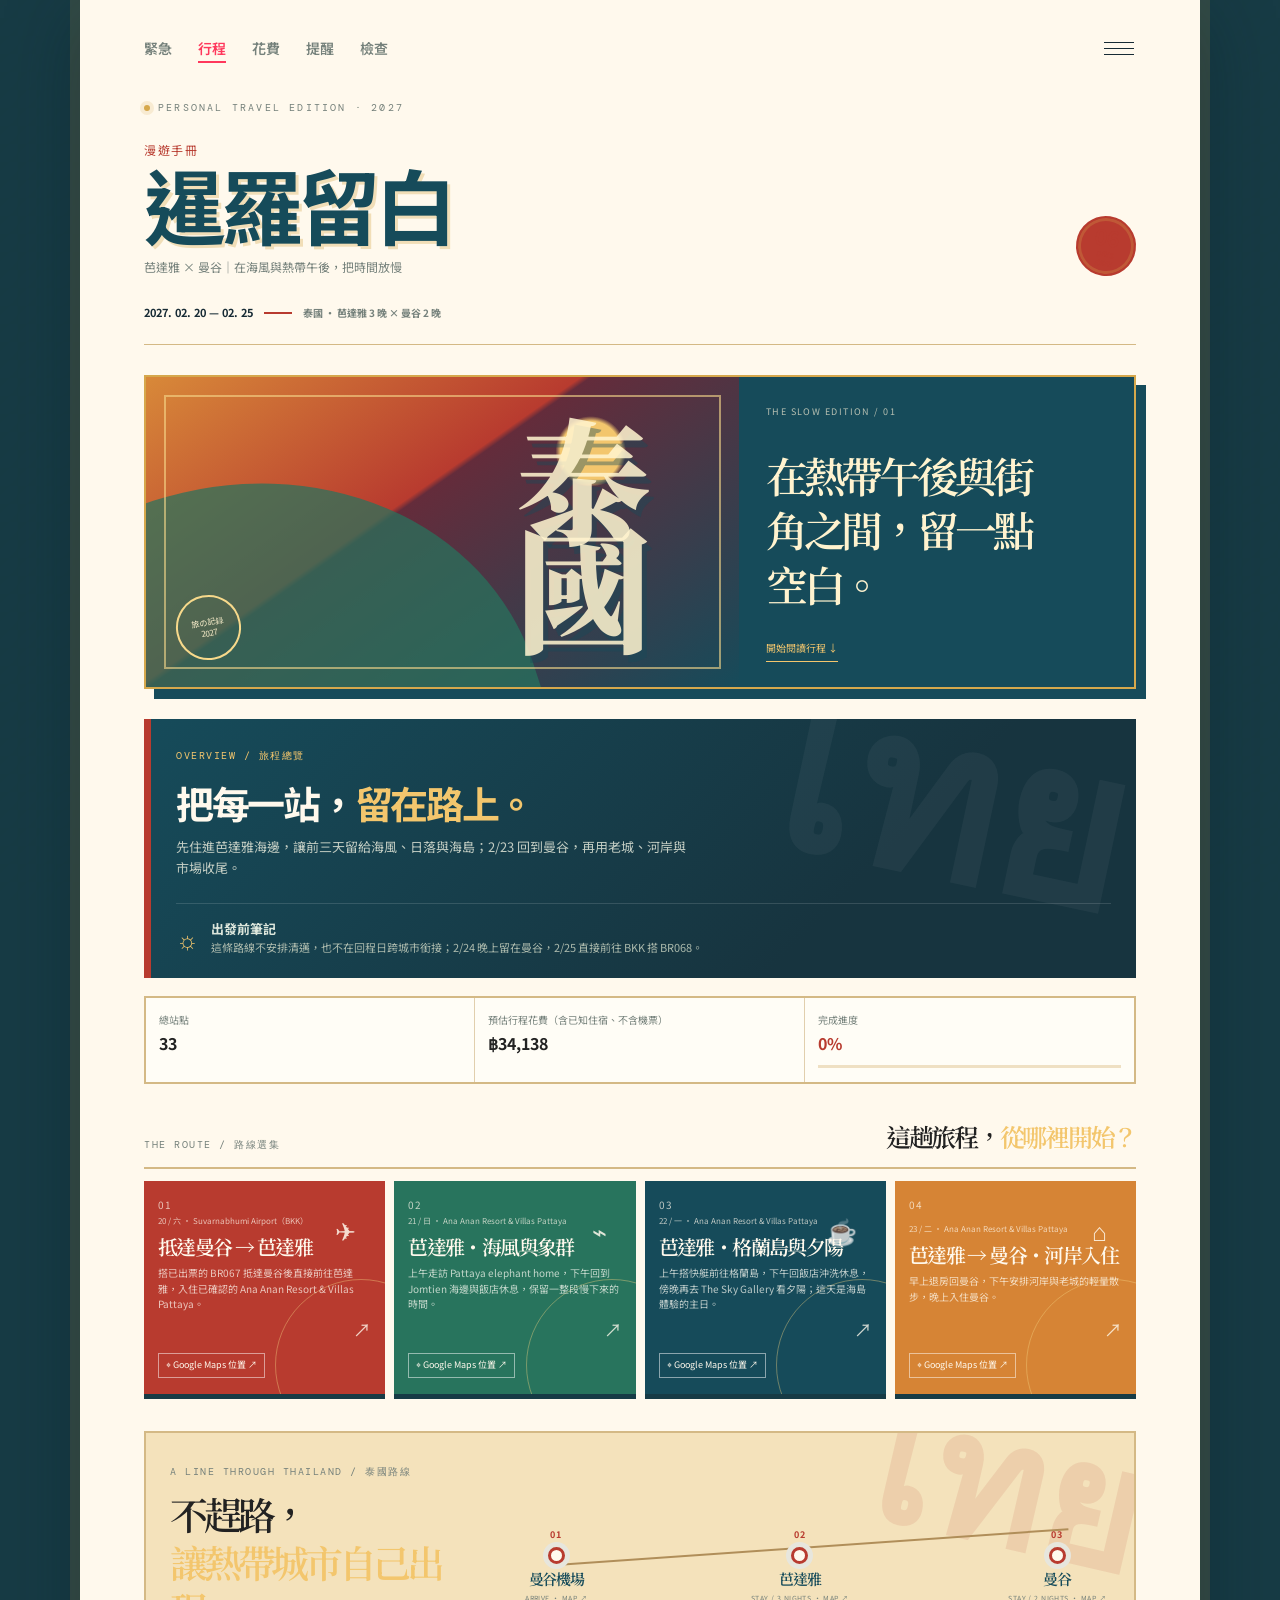
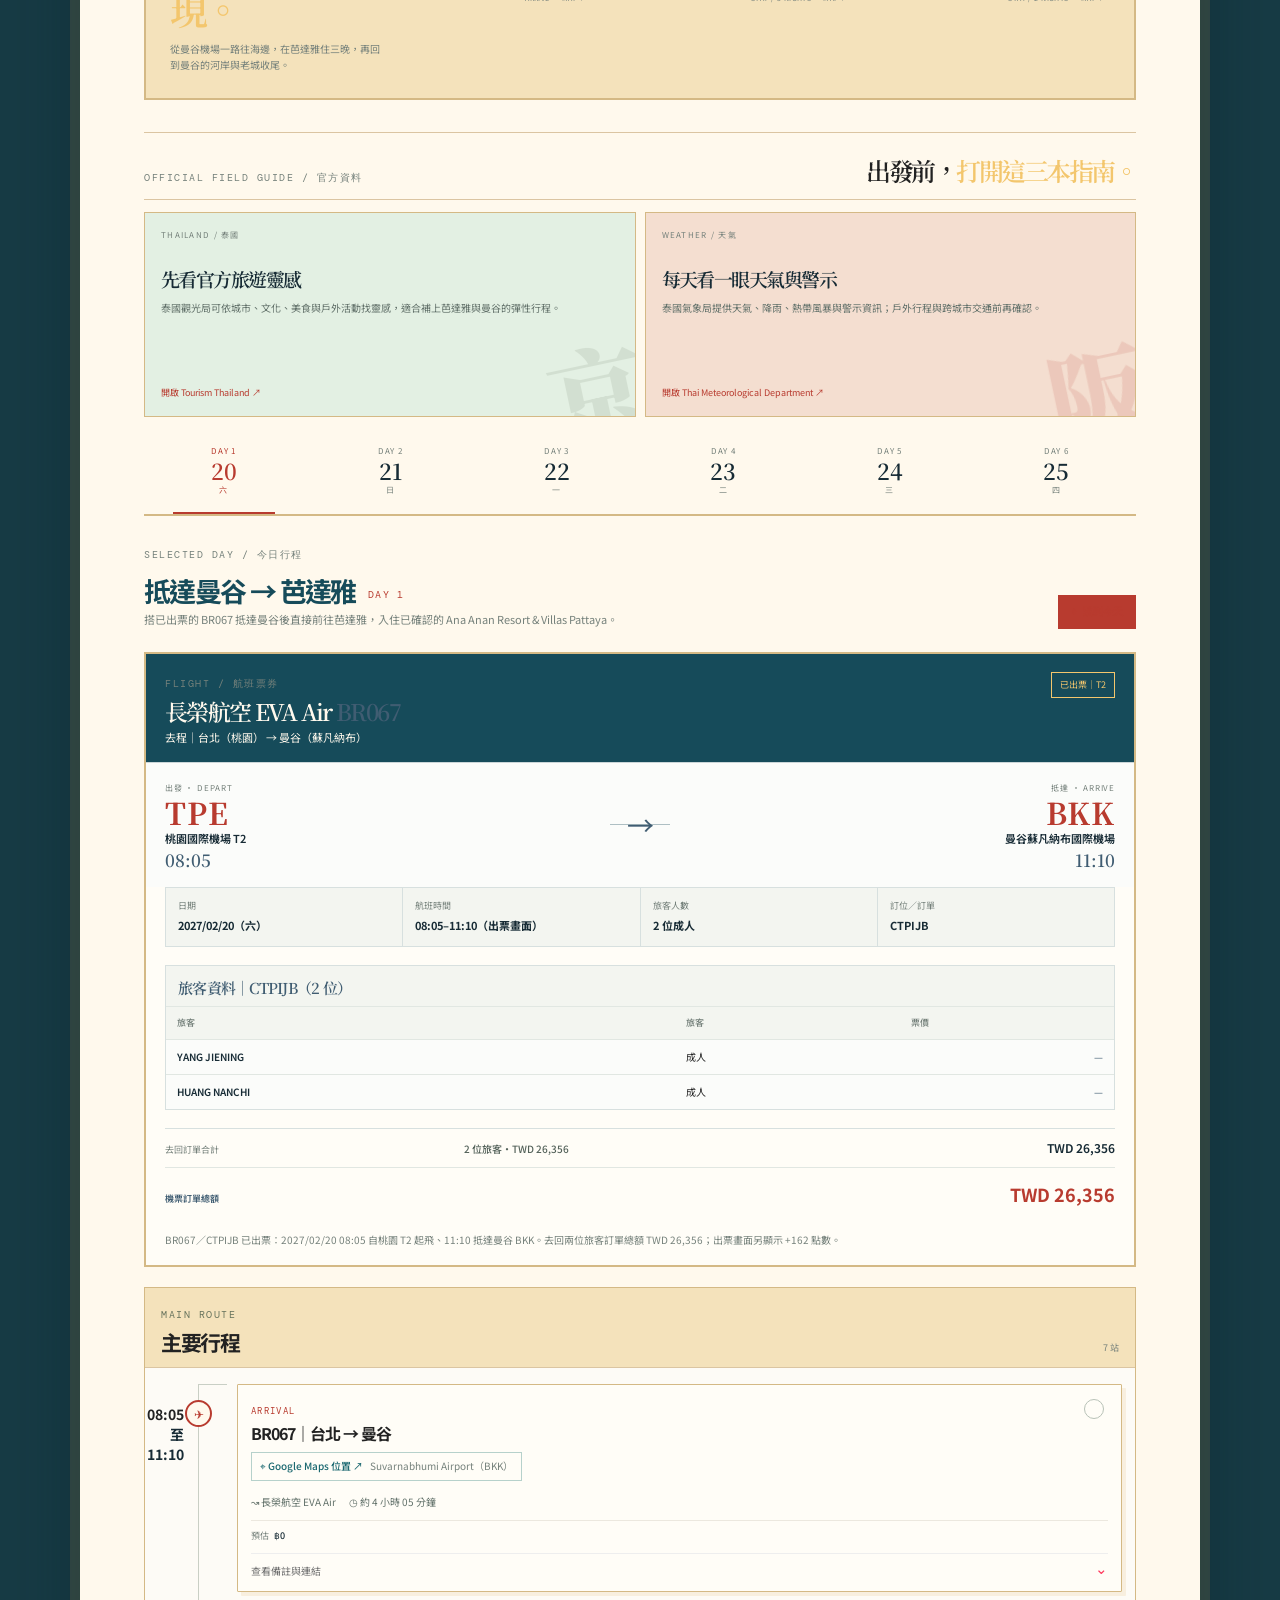
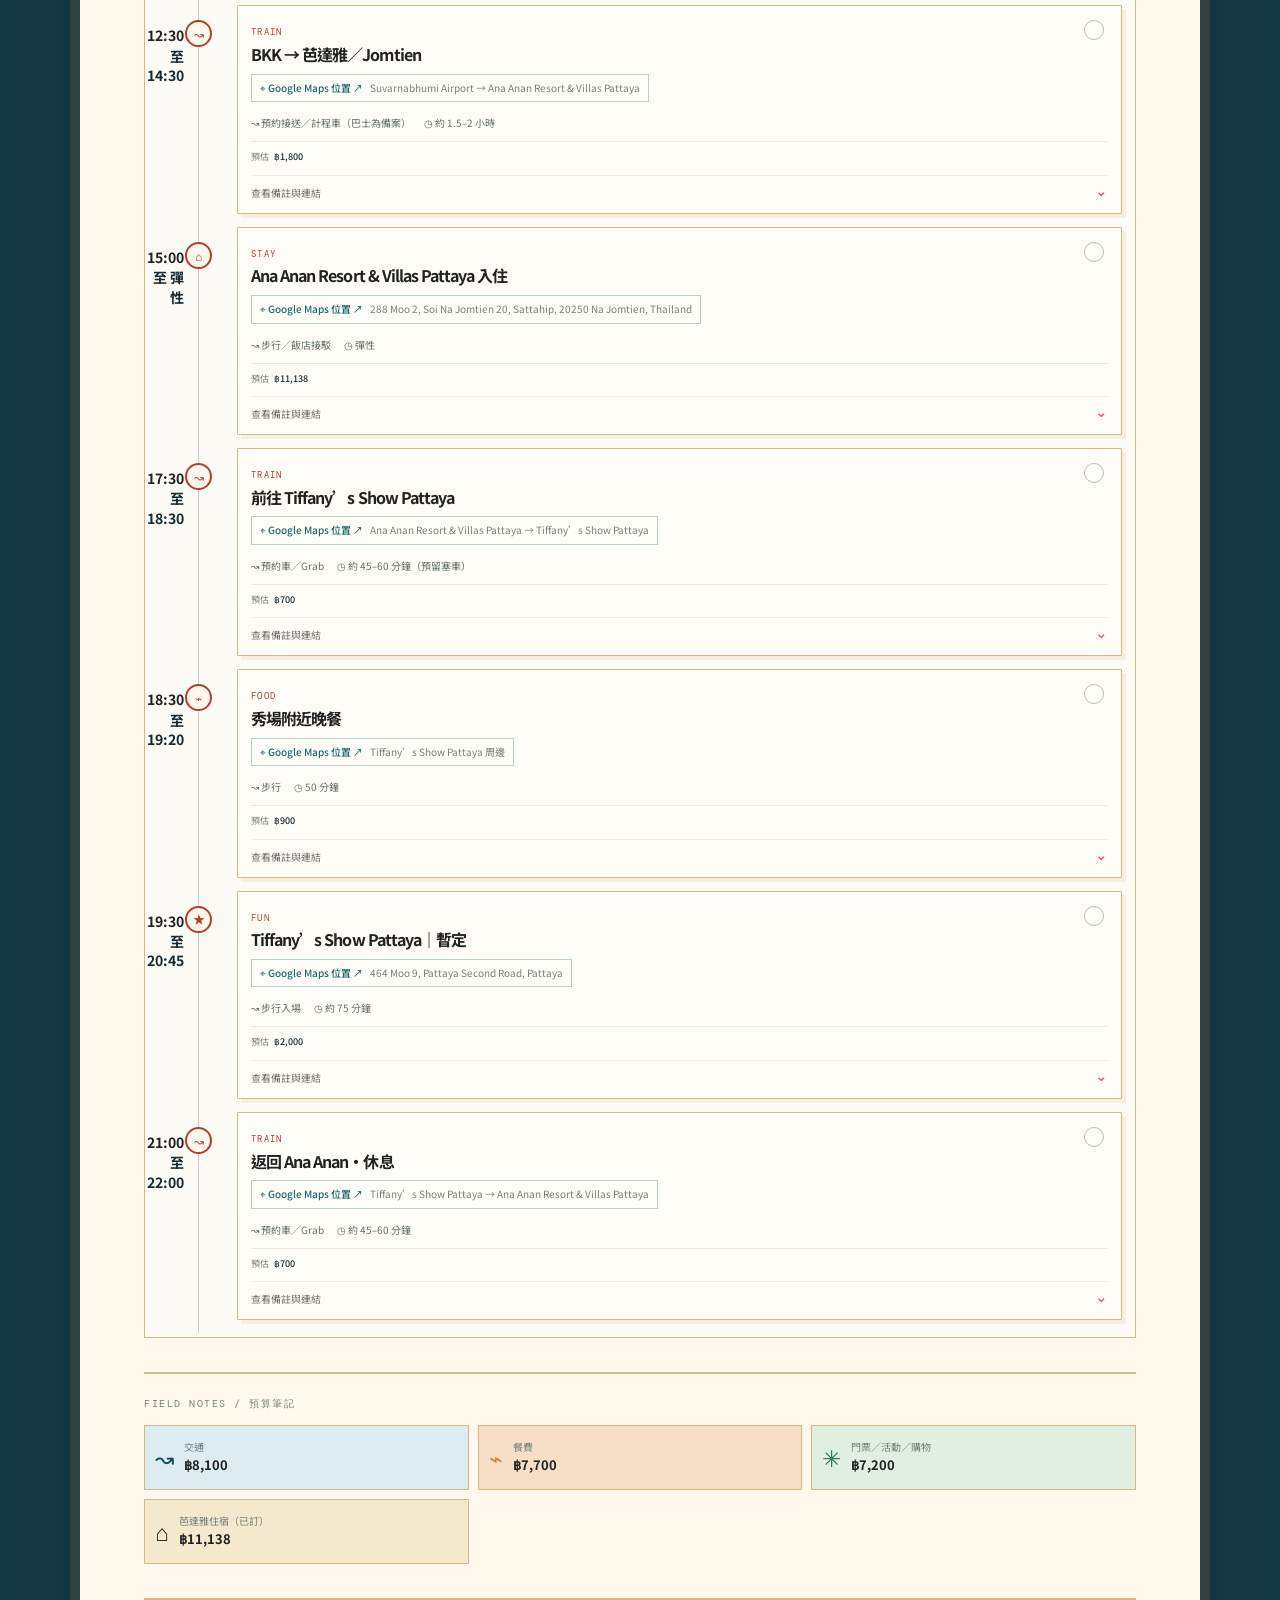
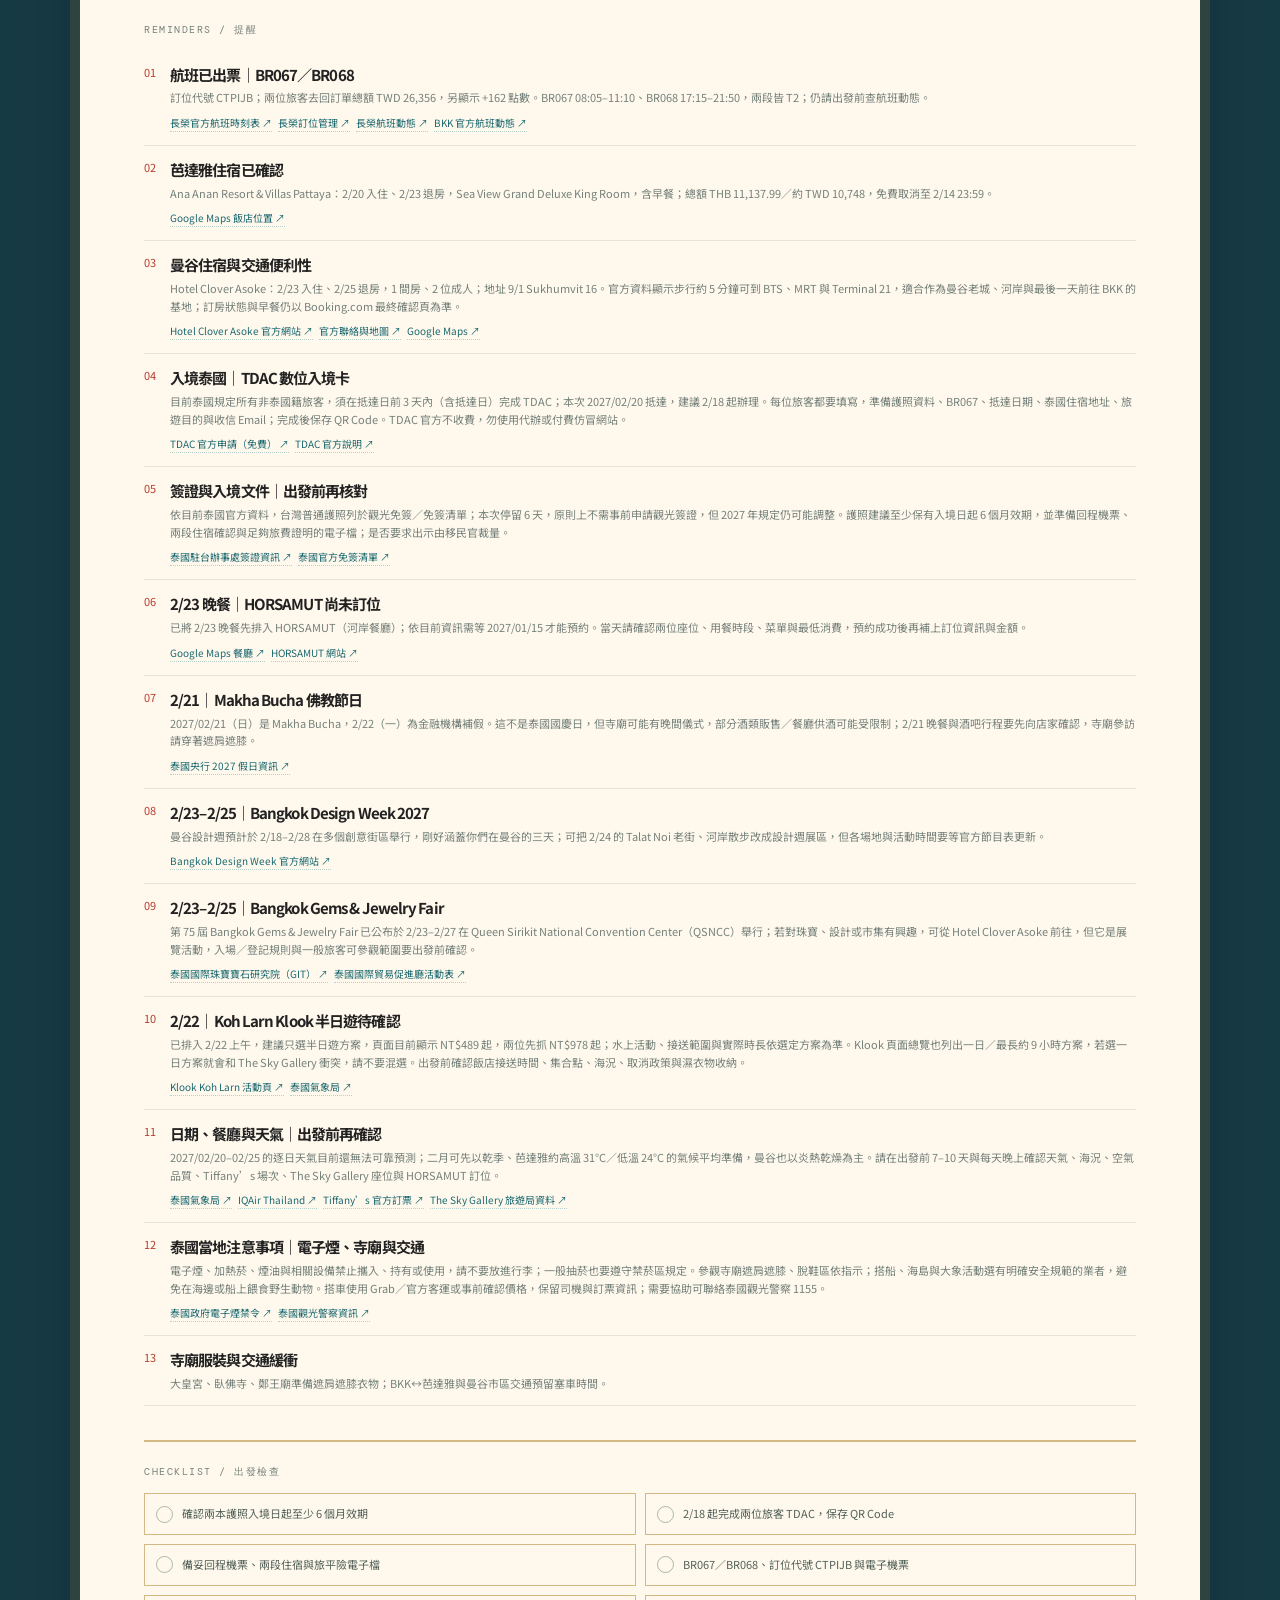
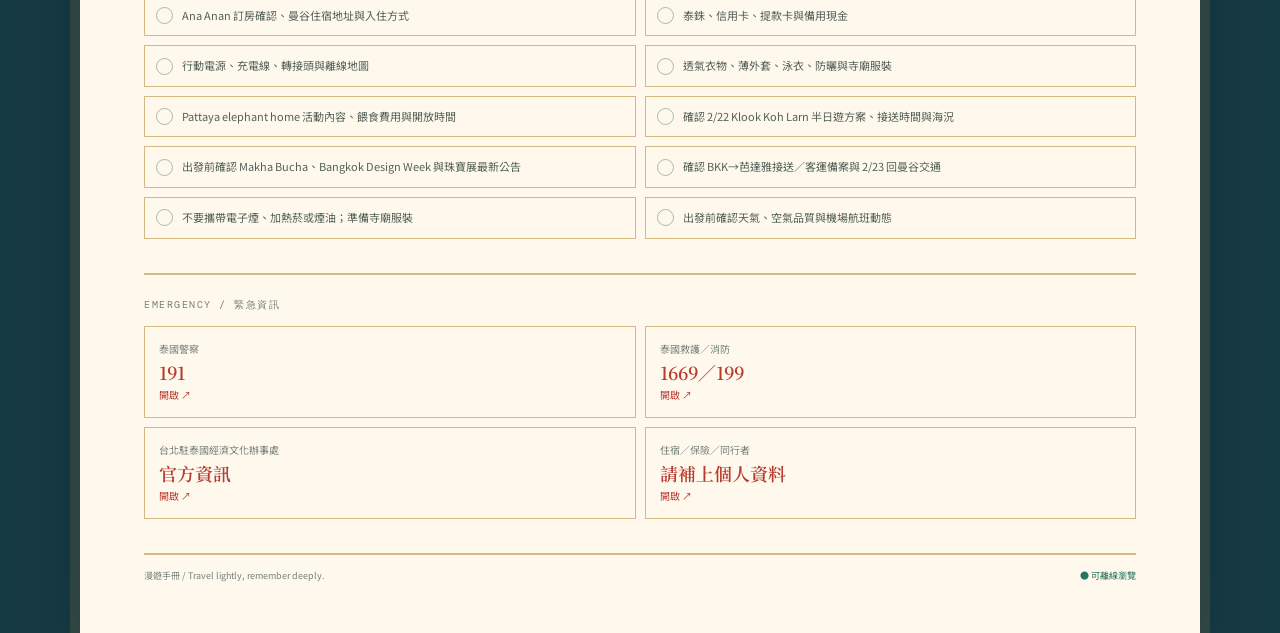
==== index.html @ bdd5847b "Plan Thailand slow travel itinerary" ====
<!doctype html>
<html lang="zh-Hant">
  <head>
    <meta charset="UTF-8" />
    <meta name="viewport" content="width=device-width, initial-scale=1, viewport-fit=cover" />
    <meta name="theme-color" content="#f4efe6" />
    <meta name="description" content="一份離線也能使用的手機旅程手冊" />
    <link rel="manifest" href="manifest.webmanifest" />
    <link rel="stylesheet" href="styles.css?v=79" />
    <title>漫遊手冊 · 暹羅留白</title>
  </head>
  <body>
    <div class="paper-texture"></div>
    <main class="app-shell">
      <nav class="main-nav" aria-label="主要導覽">
        <div class="nav-links">
          <button class="nav-link" data-panel="emergency" data-target="emergency-section" type="button">緊急</button>
          <button class="nav-link active" data-panel="itinerary" data-target="itinerary-section" type="button">行程</button>
          <button class="nav-link" data-panel="budget" data-target="budget-section" type="button">花費</button>
          <button class="nav-link" data-panel="reminders" data-target="reminders-section" type="button">提醒</button>
          <button class="nav-link" data-panel="checks" data-target="checks-section" type="button">檢查</button>
        </div>
        <button class="menu-button" id="menu-button" type="button" aria-label="開啟選單" aria-expanded="false"><i></i><i></i><i></i></button>
      </nav>
      <header class="masthead">
        <div class="eyebrow"><span class="eyebrow-dot"></span> PERSONAL TRAVEL EDITION · 2027</div>
        <div class="masthead-row">
          <div>
            <p class="kicker">漫遊手冊</p>
            <h1 id="trip-title">山海之間</h1>
            <p id="trip-subtitle" class="subtitle"></p>
          </div>
          <div class="stamp" aria-label="行程天數"><strong id="trip-days">05</strong><span>DAYS<br />AWAY</span></div>
        </div>
        <div class="date-ribbon"><span id="trip-date-range"></span><span class="ribbon-line"></span><span id="trip-location"></span></div>
      </header>

      <section class="cover-story tab-panel" data-panel="itinerary" aria-labelledby="cover-heading">
        <div class="cover-image" aria-hidden="true"><span class="cover-kanji">泰國</span><span class="cover-seal">旅の記録<br />2027</span></div>
        <div class="cover-caption"><span>THE SLOW EDITION / 01</span><strong id="cover-heading">在熱帶午後與街角之間，留一點空白。</strong><a href="#itinerary-section">開始閱讀行程 ↓</a></div>
      </section>

      <section class="hero-card tab-panel" data-panel="itinerary" aria-labelledby="overview-heading">
        <div class="hero-copy"><span class="section-label">OVERVIEW / 旅程總覽</span><h2 id="overview-heading">把每一站，<em>留在路上。</em></h2><p id="trip-description"></p></div>
        <div class="weather-note"><span class="weather-icon">☼</span><div><b>出發前筆記</b><span id="trip-note"></span></div></div>
      </section>

      <section class="quick-panel tab-panel" data-panel="itinerary" aria-label="旅程摘要">
        <div class="quick-item"><span>總站點</span><strong id="total-stops">—</strong></div>
        <div class="quick-item"><span>預估行程花費（含已知住宿、不含機票）</span><strong id="total-budget">—</strong></div>
        <div class="quick-item progress-item"><span>完成進度</span><strong id="progress-text">0%</strong><div class="progress-track"><div id="progress-bar"></div></div></div>
      </section>

      <section class="story-index tab-panel" data-panel="itinerary" aria-labelledby="story-index-heading">
        <div class="story-index-heading"><span class="section-label">THE ROUTE / 路線選集</span><h2 id="story-index-heading">這趟旅程，<em>從哪裡開始？</em></h2></div>
        <div class="route-cards" id="route-cards"></div>
      </section>

      <section class="route-map tab-panel" data-panel="itinerary" aria-labelledby="route-map-heading">
        <div class="route-map-copy"><span class="section-label">A LINE THROUGH THAILAND / 泰國路線</span><h2 id="route-map-heading">不趕路，<br /><em>讓熱帶城市自己出現。</em></h2><p>從曼谷機場一路往海邊，在芭達雅住三晚，再回到曼谷的河岸與老城收尾。</p></div>
        <div class="route-line" aria-label="泰國旅行路線"><a class="route-stop route-stop-airport" href="https://www.google.com/maps/search/?api=1&query=Suvarnabhumi%20Airport" target="_blank" rel="noopener" aria-label="在 Google Maps 開啟曼谷機場"><b>01</b><strong>曼谷機場</strong><small>ARRIVE · MAP ↗</small></a><a class="route-stop route-stop-kyoto" href="https://www.google.com/maps/search/?api=1&query=Ana%20Anan%20Resort%20%26%20Villas%20Pattaya" target="_blank" rel="noopener" aria-label="在 Google Maps 開啟芭達雅住宿"><b>02</b><strong>芭達雅</strong><small>STAY / 3 NIGHTS · MAP ↗</small></a><a class="route-stop route-stop-osaka" href="https://www.google.com/maps/search/?api=1&query=Wat%20Arun%20Bangkok" target="_blank" rel="noopener" aria-label="在 Google Maps 開啟曼谷鄭王廟"><b>03</b><strong>曼谷</strong><small>STAY / 2 NIGHTS · MAP ↗</small></a></div>
      </section>

      <section class="guide-desk tab-panel" data-panel="itinerary" aria-labelledby="guide-desk-heading">
        <div class="guide-desk-head"><span class="section-label">OFFICIAL FIELD GUIDE / 官方資料</span><h2 id="guide-desk-heading">出發前，<em>打開這三本指南。</em></h2></div>
        <div class="guide-grid">
          <a class="guide-card guide-kyoto" href="https://www.tourismthailand.org/" target="_blank" rel="noopener"><span class="guide-card-label">THAILAND / 泰國</span><strong>先看官方旅遊靈感</strong><p>泰國觀光局可依城市、文化、美食與戶外活動找靈感，適合補上芭達雅與曼谷的彈性行程。</p><span class="guide-link">開啟 Tourism Thailand ↗</span></a>
          <a class="guide-card guide-osaka" href="https://www.tmd.go.th/en" target="_blank" rel="noopener"><span class="guide-card-label">WEATHER / 天氣</span><strong>每天看一眼天氣與警示</strong><p>泰國氣象局提供天氣、降雨、熱帶風暴與警示資訊；戶外行程與跨城市交通前再確認。</p><span class="guide-link">開啟 Thai Meteorological Department ↗</span></a>
        </div>
      </section>

      <section id="itinerary-section" class="anchor-section tab-panel" data-panel="itinerary"><nav class="day-tabs" id="day-tabs" aria-label="每日行程"></nav></section>

      <section class="day-header tab-panel" data-panel="itinerary">
        <div><span class="section-label">SELECTED DAY / 今日行程</span><h2 id="selected-day-title"></h2><p id="selected-day-summary"></p></div>
        <button class="today-button" id="today-button" type="button">⌖ 跳到今天</button>
      </section>

      <section class="timeline tab-panel" data-panel="itinerary" id="timeline" aria-live="polite"></section>

      <section class="budget-section tab-panel" data-panel="budget" id="budget-section">
        <div class="section-label">FIELD NOTES / 預算筆記</div>
        <div class="budget-grid" id="budget-grid"></div>
      </section>

      <section class="utility-section tab-panel" data-panel="reminders" id="reminders-section">
        <div class="section-label">REMINDERS / 提醒</div>
        <div class="utility-list" id="reminders-list"></div>
      </section>

      <section class="utility-section tab-panel" data-panel="checks" id="checks-section">
        <div class="section-label">CHECKLIST / 出發檢查</div>
        <div class="checklist" id="checklist"></div>
      </section>

      <section class="utility-section tab-panel" data-panel="emergency" id="emergency-section">
        <div class="section-label">EMERGENCY / 緊急資訊</div>
        <div class="emergency-grid" id="emergency-grid"></div>
      </section>

      <footer><span>漫遊手冊 / Travel lightly, remember deeply.</span><span id="offline-status">● 可離線瀏覽</span></footer>
    </main>
    <script src="data.js?v=79"></script>
    <script src="app.js?v=79"></script>
  </body>
</html>
---- styles.css ----
@import url('https://fonts.googleapis.com/css2?family=DM+Mono:wght@400;500&family=Noto+Sans+TC:wght@400;500;600;700&family=Noto+Serif+TC:wght@500;600;700;900&family=Noto+Serif+Thai:wght@500;600;700&display=swap');
:root { --ink:#1e2927; --muted:#75817b; --cream:#f4efe6; --paper:#fbf9f4; --line:#ddd8cc; --red:#ce5b3d; --blue:#54758b; --orange:#c1824c; --green:#6e8065; }
* { box-sizing:border-box; }
body { margin:0; background:#dfe4da; color:var(--ink); font-family:'DM Mono', ui-monospace, monospace; font-size:13px; line-height:1.6; }
.paper-texture { position:fixed; inset:0; pointer-events:none; opacity:.28; background-image:radial-gradient(#8a968a 0.5px,transparent .5px); background-size:7px 7px; mix-blend-mode:multiply; }
.app-shell { width:min(100%, 760px); margin:0 auto; min-height:100vh; padding:30px clamp(20px,5vw,64px) 42px; background:var(--paper); box-shadow:0 0 70px #75847635; position:relative; overflow:hidden; }
.masthead { border-bottom:1px solid var(--line); padding-bottom:17px; animation:rise .6s both; }.eyebrow,.section-label,.stop-kind { font-size:10px; letter-spacing:.15em; color:var(--muted); }.eyebrow { display:flex; gap:8px; align-items:center; }.eyebrow-dot { width:6px; height:6px; border-radius:50%; background:var(--red); display:inline-block; }.masthead-row { display:flex; justify-content:space-between; align-items:flex-end; margin-top:24px; }.kicker { margin:0 0 2px; color:var(--red); font-size:12px; letter-spacing:.14em; }.masthead h1 { font-family:'Noto Serif TC',serif; font-size:clamp(42px,10vw,72px); letter-spacing:-.08em; line-height:1.05; margin:0; font-weight:900; }.subtitle { color:var(--muted); margin:10px 0 0; font-size:12px; }.stamp { width:60px; height:60px; border:1px solid var(--red); color:var(--red); border-radius:50%; display:flex; flex-direction:column; justify-content:center; align-items:center; transform:rotate(8deg); line-height:1.2; }.stamp strong { font-size:21px; }.stamp span { font-size:7px; text-align:center; }.date-ribbon { display:flex; align-items:center; gap:11px; margin-top:28px; font-size:11px; color:var(--ink); }.ribbon-line { width:28px; height:1px; background:var(--red); }.date-ribbon span:last-child { color:var(--muted); font-size:10px; }
.hero-card { margin:30px 0 18px; background:var(--ink); color:var(--paper); padding:25px 25px 20px; position:relative; overflow:hidden; animation:rise .7s .1s both; }.hero-card:after { content:'K'; position:absolute; right:4px; top:-45px; font:900 220px/1 'Noto Serif TC',serif; color:#ffffff08; transform:rotate(12deg); }.hero-copy { position:relative; z-index:1; }.hero-card .section-label { color:#a8b8aa; }.hero-card h2 { font:600 clamp(24px,6vw,38px)/1.35 'Noto Serif TC',serif; letter-spacing:-.08em; margin:12px 0 9px; }.hero-card h2 em { color:#e58a6b; font-style:normal; }.hero-card p { color:#c3cdc3; max-width:520px; margin:0; }.weather-note { border-top:1px solid #ffffff22; margin-top:24px; padding-top:14px; display:flex; gap:12px; align-items:center; color:#dce6dc; position:relative; z-index:1; }.weather-note span:last-child { display:block; color:#abb9ac; font-size:11px; }.weather-icon { color:#e58a6b; font-size:25px; }
.quick-panel { display:grid; grid-template-columns:repeat(3,1fr); border:1px solid var(--line); margin-bottom:27px; animation:rise .7s .2s both; }.quick-item { padding:14px 13px; border-right:1px solid var(--line); }.quick-item:last-child { border:0; }.quick-item span { display:block; color:var(--muted); font-size:10px; margin-bottom:3px; }.quick-item strong { font-size:16px; }.progress-item strong { color:var(--red); }.progress-track { height:3px; background:#e2ded3; margin-top:9px; }.progress-track div { width:0; height:100%; background:var(--red); transition:width .5s ease; }
.day-tabs { display:flex; gap:7px; overflow-x:auto; padding:1px 0 9px; scrollbar-width:none; border-bottom:1px solid var(--line); }.day-tabs::-webkit-scrollbar { display:none; }.day-tab { flex:1 0 54px; min-height:67px; border:0; background:transparent; color:var(--muted); padding:8px 4px; cursor:pointer; text-align:center; position:relative; font:inherit; }.day-tab:after { content:''; position:absolute; bottom:-10px; left:18%; right:18%; height:2px; background:transparent; }.day-tab span,.day-tab small { display:block; font-size:8px; letter-spacing:.1em; }.day-tab strong { display:block; font:600 22px 'Noto Serif TC',serif; line-height:1.2; color:var(--ink); }.day-tab.active { color:var(--red); }.day-tab.active strong { color:var(--red); }.day-tab.active:after { background:var(--red); }
.day-header { display:flex; justify-content:space-between; align-items:flex-end; margin:30px 0 23px; }.day-header h2 { font:600 27px 'Noto Serif TC',serif; letter-spacing:-.07em; margin:7px 0 1px; }.day-header h2 span { font:10px 'DM Mono',monospace; letter-spacing:.12em; color:var(--red); vertical-align:middle; margin-left:8px; }.day-header p { color:var(--muted); margin:0; font-size:11px; }.today-button { border:1px solid var(--red); background:transparent; color:var(--red); padding:8px 11px; cursor:pointer; font:10px 'DM Mono',monospace; white-space:nowrap; }.today-button:hover { background:var(--red); color:var(--paper); }
.timeline { display:flex; flex-direction:column; }.stop { display:grid; grid-template-columns:53px 29px 1fr; gap:0; animation:rise .45s both; }.stop:nth-child(2){animation-delay:.06s}.stop:nth-child(3){animation-delay:.12s}.stop-time { text-align:right; padding-top:19px; padding-right:10px; }.stop-time strong { display:block; font-size:15px; }.stop-time span { display:block; color:var(--muted); font-size:9px; }.timeline-line { position:relative; border-left:1px solid #c9cfc5; }.stop:first-child .timeline-line { border-top:1px solid #c9cfc5; }.stop-icon { width:27px; height:27px; border-radius:50%; background:var(--paper); border:1px solid #bfc8bd; display:grid; place-items:center; position:relative; left:-14px; top:15px; color:var(--red); font-size:12px; z-index:1; }.stop-card { border:1px solid var(--line); margin:0 0 13px 10px; padding:16px 16px 13px; position:relative; transition:.2s; }.stop-card:hover { border-color:#aebbae; transform:translateX(2px); }.stop-top { display:flex; justify-content:space-between; gap:8px; }.stop-kind { color:var(--red); font-size:9px; }.stop-card h3 { margin:3px 0 8px; font:600 18px/1.35 'Noto Serif TC',serif; letter-spacing:-.05em; }.place-link { display:flex; flex-wrap:wrap; align-items:baseline; gap:4px 7px; max-width:100%; width:fit-content; color:var(--muted); font-size:10px; text-decoration:none; border:1px solid #c3d1d5; padding:6px 8px; line-height:1.45; }.place-link:hover { border-color:var(--blue); background:#f1f5f4; }.place-link-label { color:var(--blue); font-weight:500; white-space:nowrap; }.place-link-address { color:var(--muted); overflow-wrap:anywhere; }.stop-meta { display:flex; gap:13px; color:#62716a; font-size:10px; margin-top:13px; }.stop-note { color:var(--muted); font-size:11px; margin:9px 0 0; padding-top:9px; border-top:1px solid #ece8df; }.stop-cost { position:absolute; top:16px; right:16px; font-size:9px; color:var(--muted); }.stop-cost b { color:var(--ink); font-weight:500; margin-left:3px; }.check-wrap { cursor:pointer; position:relative; width:24px; height:24px; }.check-wrap input { position:absolute; opacity:0; }.check-wrap span { display:block; border:1px solid #b8c2b7; width:20px; height:20px; border-radius:50%; }.check-wrap input:checked + span { background:var(--red); border-color:var(--red); }.check-wrap input:checked + span:after { content:'✓'; color:white; display:block; text-align:center; line-height:18px; font-size:12px; }.completed .stop-card { background:#f6f5ef; opacity:.66; }.completed h3 { text-decoration:line-through; text-decoration-color:var(--red); }.completed .stop-icon { background:var(--red); color:white; }
.budget-section { margin-top:34px; border-top:1px solid var(--line); padding-top:22px; }.budget-grid { display:grid; grid-template-columns:repeat(3,1fr); gap:9px; margin-top:13px; }.budget-card { display:flex; align-items:center; gap:10px; padding:13px 10px; background:#eef1e9; }.budget-card.blue { background:#e8eef0; }.budget-card.orange { background:#f3ece4; }.budget-icon { font-size:23px; }.budget-card span { display:block; color:var(--muted); font-size:10px; }.budget-card strong { font-size:13px; }.budget-card.blue .budget-icon { color:var(--blue); }.budget-card.orange .budget-icon { color:var(--orange); }.budget-card.green .budget-icon { color:var(--green); }footer { border-top:1px solid var(--line); margin-top:34px; padding-top:14px; display:flex; justify-content:space-between; color:var(--muted); font-size:9px; }#offline-status { color:var(--green); }
@keyframes rise { from { opacity:0; transform:translateY(10px); } to { opacity:1; transform:translateY(0); } }
@media (max-width:520px) { .app-shell { padding-top:22px; }.masthead h1 { font-size:46px; }.hero-card { padding:21px 18px 18px; }.quick-item { padding:12px 9px; }.quick-item strong { font-size:13px; }.day-header { align-items:flex-start; flex-direction:column; gap:13px; }.stop { grid-template-columns:47px 25px 1fr; }.stop-card { margin-left:8px; padding:14px 13px; }.stop-cost { position:static; margin-top:10px; padding-top:8px; border-top:1px solid #ece8df; }.budget-grid { grid-template-columns:1fr; }.budget-card { padding:10px 12px; } footer { flex-direction:column; gap:3px; } }
/* official transport links */
.stop-links { display:flex; flex-wrap:wrap; gap:6px; margin-top:10px; }
.stop-links a { color:var(--blue); border:1px solid #c3d1d5; padding:3px 7px; font-size:9px; text-decoration:none; }
.stop-links a:hover { background:var(--blue); color:white; }
.main-nav { display:flex; align-items:center; justify-content:space-between; padding:2px 0 20px; margin-bottom:8px; border-bottom:1px solid var(--line); position:relative; z-index:2; background:var(--paper); }
.nav-links { display:flex; gap:26px; align-items:center; }
.nav-link { border:0; background:transparent; padding:5px 0; color:var(--muted); cursor:pointer; font:600 14px 'Noto Serif TC',serif; position:relative; }
.nav-link:after { content:''; position:absolute; left:0; right:0; bottom:0; height:2px; background:transparent; }.nav-link.active,.nav-link:hover { color:var(--ink); }.nav-link.active:after { background:var(--ink); }
.menu-button { border:0; background:transparent; width:32px; padding:6px 0; cursor:pointer; display:grid; gap:5px; }.menu-button i { height:1px; width:30px; background:var(--ink); display:block; }
.anchor-section,.utility-section { scroll-margin-top:20px; }.utility-section { border-top:1px solid var(--line); margin-top:34px; padding-top:22px; }
.utility-list { margin-top:13px; }.utility-row { display:flex; gap:14px; padding:13px 0; border-bottom:1px solid #e8e4da; }.utility-index { color:var(--red); font-size:11px; }.utility-row strong { font:600 15px 'Noto Serif TC',serif; }.utility-row p { margin:3px 0 0; color:var(--muted); font-size:11px; }
.reminder-links { display:flex; flex-wrap:wrap; gap:6px; margin-top:8px; }.reminder-link { color:var(--blue); border-bottom:1px dotted var(--blue); font-size:10px; text-decoration:none; }
.checklist { display:grid; grid-template-columns:1fr 1fr; gap:9px; margin-top:13px; }.checklist-row { display:flex; align-items:center; gap:9px; border:1px solid var(--line); padding:11px; cursor:pointer; color:#536159; font-size:11px; }.checklist-row input { position:absolute; opacity:0; }.check-box { width:17px; height:17px; border:1px solid #aab7a9; border-radius:50%; flex:none; }.checklist-row input:checked + .check-box { background:var(--green); border-color:var(--green); }.checklist-row input:checked + .check-box:after { content:'✓'; display:block; color:white; text-align:center; line-height:15px; font-size:11px; }.checklist-row input:checked ~ span:last-child { text-decoration:line-through; color:var(--muted); }
.emergency-grid { display:grid; grid-template-columns:1fr 1fr; gap:9px; margin-top:13px; }.emergency-card { display:block; border:1px solid var(--line); padding:14px; color:var(--ink); text-decoration:none; }.emergency-card:hover { border-color:var(--red); }.emergency-card span,.emergency-card small { display:block; color:var(--muted); font-size:10px; }.emergency-card strong { display:block; margin:2px 0; font:600 18px 'Noto Serif TC',serif; }.emergency-card small { color:var(--red); }
@media (max-width:520px) { .main-nav { margin-left:-2px; margin-right:-2px; }.nav-links { position:absolute; left:0; right:0; top:42px; display:none; flex-direction:column; align-items:stretch; gap:0; padding:8px 14px; background:var(--paper); border:1px solid var(--line); box-shadow:0 12px 28px #1e29271a; }.nav-links.open { display:flex; }.nav-link { text-align:left; padding:10px 0; border-bottom:1px solid #ebe7de; }.nav-link:last-child { border:0; }.checklist,.emergency-grid { grid-template-columns:1fr; } }
.stop-cost { position:static; margin-top:10px; padding-top:8px; border-top:1px solid #ece8df; }
.stop-time { min-width:0; }.stop-time strong { white-space:nowrap; font-size:14px; }
@media (max-width:520px) { .stop { grid-template-columns:60px 25px minmax(0,1fr); } }
.stop-time { padding-right:22px; transform:translateX(-8px); }
.stop-time span { font-size:14px; line-height:1.4; color:var(--ink); font-weight:700; }
.tab-panel[hidden] { display:none !important; }

/* Thai slow-travel palette: temple vermilion, frangipani cream, teak and deep indigo. */
:root { --ink:#2b2424; --paper:#fffaf0; --cream:#f4e7d0; --line:#dfcdb6; --red:#a83d32; --blue:#31566a; --orange:#c27a3d; --green:#6d7b4f; --moss:#6d7b4f; --indigo:#31566a; }
body { background:#d9c3a3; }
.paper-texture { opacity:.22; background-image:radial-gradient(#9d6b4c .55px,transparent .55px); background-size:8px 8px; }
.app-shell { background:var(--paper); box-shadow:0 0 80px #6f3e2b33; }
.eyebrow-dot,.progress-track div,.stamp,.today-button,.day-tab.active:after { background-color:var(--red); }
.kicker,.stop-kind,.day-tab.active,.progress-item strong { color:var(--red); }
.hero-card { background:#342525; }
.hero-card:after { content:'ไทย'; color:#ffffff09; }
.hero-card h2 em,.route-map-copy h2 em,.story-index h2 em,.guide-desk h2 em { color:#e29a62; }
.cover-image { background:linear-gradient(145deg,#d98b55 0%,#a83d32 42%,#5e2930 43%,#273847 100%); }
.cover-image:before { background:#e3b56e; opacity:.86; }
.cover-kanji { font-family:'Noto Serif Thai','Noto Serif TC',serif; letter-spacing:-.08em; }
.cover-seal { border-color:#ffe8bd99; color:#ffe8bd; }
.route-card-vermillion { background:#a83d32; }.route-card-moss { background:#6d7b4f; }.route-card-indigo { background:#31566a; }.route-card-sand { background:#c27a3d; }
.route-map { background:#f0e1c8; }
.route-map:after { content:'ไทย'; color:#ffffff55; }
.route-stop:before { border-color:var(--red); }.route-stop-kyoto:before { border-color:var(--green); }
.budget-card { background:#f0eadc; }.budget-card.blue { background:#e4edf0; }.budget-card.orange { background:#f5e5d3; }
.guide-kyoto { background:#e8eadb; }.guide-kyoto:after { content:'เชียงใหม่'; color:var(--moss); }.guide-osaka { background:#f0dfd3; }.guide-osaka:after { content:'曼谷'; color:var(--red); }
.flight-card-head,.flight-table caption { background:#f1e3cf; }
.flight-card { border-color:#d7b795; background:#fff8ed; }.flight-status { border-color:#c68b61; color:#8b4c32; }.flight-airport strong { color:var(--red); }
.stop-card:hover { border-color:#c68b61; }.stop-icon { color:var(--red); border-color:#d8b28f; }

/* editorial travel journal layer */
:root { --ink:#202b29; --paper:#fbf8f1; --cream:#eee7da; --line:#d8d0c1; --red:#c7533c; --moss:#68745d; --indigo:#405d72; }
body { background:#d7ddd3; }
.app-shell { width:min(100%,1120px); max-width:1120px; padding:25px clamp(22px,5vw,70px) 50px; background:var(--paper); }
.main-nav { margin-bottom:19px; position:sticky; top:0; padding-top:8px; padding-bottom:18px; }
.masthead { padding-bottom:22px; }
.masthead h1 { font-size:clamp(48px,8vw,82px); letter-spacing:-.12em; }
.eyebrow { letter-spacing:.22em; }
.cover-story { display:grid; grid-template-columns:minmax(0,1.2fr) minmax(260px,.8fr); min-height:310px; margin:30px 0 22px; background:#26322f; color:var(--paper); overflow:hidden; animation:rise .7s .1s both; }
.cover-image { position:relative; min-height:310px; overflow:hidden; background:linear-gradient(145deg, #80907b 0%, #536b62 43%, #263a3d 44%, #243238 100%); }
.cover-image:before { content:''; position:absolute; width:75%; height:125%; left:-12%; bottom:-53%; border-radius:50%; background:#ba6848; opacity:.88; transform:rotate(-18deg); }
.cover-image:after { content:''; position:absolute; inset:18px; border:1px solid #ffffff5c; pointer-events:none; }
.cover-kanji { position:absolute; z-index:1; right:16%; top:11%; font:900 clamp(70px,12vw,135px)/.9 'Noto Serif TC',serif; letter-spacing:-.2em; writing-mode:vertical-rl; color:#f8f0dfcc; text-shadow:8px 12px 0 #26322f26; }
.cover-seal { position:absolute; z-index:2; left:30px; bottom:27px; color:#f9ede0; border:1px solid #f9ede099; border-radius:50%; width:65px; height:65px; display:grid; place-items:center; text-align:center; font-size:8px; line-height:1.35; transform:rotate(-11deg); }
.cover-caption { display:flex; flex-direction:column; justify-content:space-between; padding:28px 27px 25px; }
.cover-caption span { color:#b7c0b2; font-size:9px; letter-spacing:.16em; }
.cover-caption strong { max-width:280px; font:600 clamp(26px,4vw,42px)/1.3 'Noto Serif TC',serif; letter-spacing:-.1em; }
.cover-caption a { align-self:flex-start; color:#e89a78; text-decoration:none; border-bottom:1px solid #e89a78; padding-bottom:5px; font-size:10px; }
.story-index { margin:37px 0 31px; }
.story-index-heading { display:flex; align-items:end; justify-content:space-between; border-bottom:1px solid var(--line); padding-bottom:14px; }
.story-index h2 { margin:0; font:600 25px/1.25 'Noto Serif TC',serif; letter-spacing:-.09em; }
.story-index h2 em { color:var(--red); font-style:normal; }
.route-cards { display:grid; grid-template-columns:repeat(4,1fr); gap:9px; margin-top:12px; }
.route-card { min-height:218px; position:relative; border:0; padding:16px 14px; color:var(--paper); text-align:left; overflow:hidden; display:flex; flex-direction:column; justify-content:space-between; transition:transform .2s, box-shadow .2s; }
.route-card:hover { transform:translateY(-4px); box-shadow:0 12px 22px #1e29272b; }
.route-card-day { position:relative; z-index:1; flex:1; width:100%; border:0; padding:0; background:transparent; color:inherit; text-align:left; cursor:pointer; display:flex; flex-direction:column; justify-content:space-between; font:inherit; }
.route-card-day:focus-visible { outline:2px solid var(--paper); outline-offset:3px; }
.route-card:before { content:''; position:absolute; width:170px; height:170px; border:1px solid #ffffff3b; border-radius:50%; right:-62px; bottom:-57px; }
.route-card-vermillion { background:#ad5b43; }.route-card-moss { background:#64745f; }.route-card-indigo { background:#496477; }.route-card-sand { background:#a18461; }
.route-card-number { font-size:10px; letter-spacing:.12em; opacity:.72; }
.route-card-mark { position:absolute; right:15px; top:13px; font-size:25px; opacity:.85; }
.route-card-copy { position:relative; display:flex; flex-direction:column; gap:6px; }
.route-card-copy small { font-size:8px; opacity:.72; white-space:nowrap; overflow:hidden; text-overflow:ellipsis; }
.route-card-copy strong { font:600 20px/1.25 'Noto Serif TC',serif; letter-spacing:-.08em; }
.route-card-copy em { font-style:normal; font-size:10px; line-height:1.55; color:#fffdf5b8; }
.route-card-arrow { position:relative; align-self:flex-end; font-size:18px; opacity:.8; }
.route-card-map { position:relative; z-index:1; align-self:flex-start; margin-top:10px; color:var(--paper); border:1px solid #ffffff80; padding:5px 7px; font-size:9px; line-height:1.35; text-decoration:none; }
.route-card-map:hover { background:#ffffff1f; border-color:var(--paper); }
.route-map { display:grid; grid-template-columns:minmax(170px,.7fr) 1.3fr; gap:28px; align-items:center; background:#e7e6dd; padding:27px 24px 25px; margin:32px 0 12px; position:relative; overflow:hidden; }
.route-map:after { content:'K'; position:absolute; right:-14px; top:-45px; color:#ffffff55; font:900 170px/1 'Noto Serif TC',serif; transform:rotate(13deg); }
.route-map-copy { position:relative; z-index:1; }.route-map-copy h2 { margin:10px 0 8px; font:600 clamp(25px,4vw,38px)/1.25 'Noto Serif TC',serif; letter-spacing:-.11em; }.route-map-copy h2 em { color:var(--red); font-style:normal; }.route-map-copy p { color:var(--muted); font-size:10px; max-width:215px; margin:0; }
.route-line { position:relative; z-index:1; display:flex; justify-content:space-between; align-items:flex-start; padding:0 4px; }.route-line:before { content:''; position:absolute; top:18px; left:7%; right:7%; border-top:1px solid #9b9e91; transform:rotate(-4deg); }.route-stop { position:relative; display:flex; flex-direction:column; align-items:center; gap:4px; text-align:center; min-width:70px; color:var(--ink); text-decoration:none; }.route-stop:before { content:''; order:0; width:11px; height:11px; background:var(--paper); border:2px solid var(--red); border-radius:50%; box-shadow:0 0 0 5px #e7e6dd; }.route-stop b { order:-1; color:var(--red); font-size:9px; letter-spacing:.1em; }.route-stop strong { font:600 15px 'Noto Serif TC',serif; letter-spacing:-.08em; }.route-stop small { color:var(--muted); font-size:7px; letter-spacing:.06em; white-space:nowrap; }.route-stop:hover strong { color:var(--red); }.route-stop-kyoto:before { border-color:var(--moss); }
.quick-panel { margin-bottom:22px; }
.day-header { margin-top:27px; }
.stop-card { border-radius:1px; }
.day-tabs { position:sticky; top:60px; z-index:3; background:var(--paper); padding-top:8px; }
.day-tab { transition:color .2s, transform .2s; }.day-tab:hover { transform:translateY(-2px); }
.today-button { transition:background .2s, color .2s, transform .2s; }.today-button:active { transform:translateY(1px); }
button, a { -webkit-tap-highlight-color:transparent; }
@media (prefers-reduced-motion:reduce) { *, *:before, *:after { animation-duration:.01ms !important; animation-iteration-count:1 !important; scroll-behavior:auto !important; transition-duration:.01ms !important; } }
@media (max-width:720px) { .route-cards { grid-template-columns:repeat(2,1fr); }.route-card { min-height:190px; } }
@media (max-width:520px) { .main-nav { top:0; padding-top:5px; padding-bottom:14px; }.day-tabs { top:48px; }.cover-story { grid-template-columns:1fr; }.cover-image { min-height:215px; }.cover-caption { min-height:220px; padding:22px 20px 20px; }.cover-caption strong { font-size:29px; }.story-index-heading { display:block; }.story-index h2 { margin-top:8px; }.route-cards { grid-template-columns:repeat(2, minmax(0,1fr)); gap:7px; }.route-card { min-height:175px; padding:12px 11px; }.route-card-copy strong { font-size:16px; }.route-card-copy em { font-size:9px; }.route-card-mark { font-size:19px; right:10px; top:10px; }.route-map { grid-template-columns:1fr; gap:24px; padding:22px 17px 24px; }.route-map-copy p { max-width:290px; }.route-line { padding-top:4px; }.route-stop { min-width:0; }.route-stop strong { font-size:13px; }.route-stop small { font-size:6px; } }

/* Thailand editorial redesign: a vivid travel-zine palette with temple geometry. */
:root {
  --ink:#172b35;
  --paper:#fff9ed;
  --line:#dbc5a2;
  --red:#b83b2f;
  --blue:#164b5a;
  --orange:#d68435;
  --green:#28745d;
  --gold:#d6a84c;
  --teal:#1b6870;
}
body { background:#173b45; color:var(--ink); }
.paper-texture { opacity:.18; background-image:linear-gradient(135deg,#d6a84c22 25%,transparent 25%),linear-gradient(315deg,#b83b2f15 25%,transparent 25%); background-size:18px 18px; }
.app-shell { background:var(--paper); box-shadow:0 0 0 10px #d6a84c22,0 18px 70px #081d2566; }
.main-nav { border-bottom:2px solid var(--gold); }
.nav-link.active:after { background:var(--red); }
.masthead { border-bottom:1px solid #d4b985; }
.masthead h1 { color:var(--blue); text-shadow:3px 3px 0 #d6a84c55; }
.kicker,.stop-kind,.day-tab.active,.progress-item strong { color:var(--red); }
.eyebrow-dot { background:var(--gold); box-shadow:0 0 0 4px #d6a84c2b; }
.stamp { border:2px solid var(--red); color:var(--red); box-shadow:inset 0 0 0 3px #d6a84c44; }
.date-ribbon { font-weight:700; }.ribbon-line { background:var(--red); height:2px; }
.cover-story { border:2px solid var(--gold); box-shadow:10px 10px 0 #164b5a; }
.cover-image { background:radial-gradient(circle at 75% 24%,#f3c66d 0 6%,transparent 7%),linear-gradient(145deg,#d88939 0%,#b83b2f 42%,#642c3b 43%,#164b5a 100%); }
.cover-image:after { border:2px solid #f7d98b99; }
.cover-image:before { background:#28745d; opacity:.72; border-radius:0 70% 0 0; }
.cover-kanji { color:#fff3cfdd; text-shadow:5px 7px 0 #164b5a66; }
.cover-seal { border:2px solid #f7d98b; color:#fff3cf; }
.cover-caption { background:#164b5a; }.cover-caption strong { color:#fff3cf; }.cover-caption a { color:#f3c66d; border-color:#f3c66d; }
.hero-card { background:linear-gradient(135deg,#164b5a,#17343f 70%); border-left:7px solid var(--red); }
.hero-card:after { content:'ไทย'; color:#ffffff0b; }
.hero-card .section-label { color:#f3c66d; }.hero-card h2 em { color:#f3c66d; }.weather-icon { color:#f3c66d; }
.quick-panel { border:2px solid #d4b985; background:#fffdf6; }.quick-item { border-color:#e1cfad; }.progress-track { background:#efe0c3; }.progress-track div { background:var(--red); }
.story-index-heading,.guide-desk-head { border-bottom:2px solid #d4b985; }
.route-card { border-radius:0; border-bottom:5px solid #173b45; }.route-card:before { border-color:#f6d48366; }.route-card-vermillion { background:#b83b2f; }.route-card-moss { background:#28745d; }.route-card-indigo { background:#164b5a; }.route-card-sand { background:#d68435; }
.route-map { background:#f4e2bb; border:2px solid #d4b985; }.route-map:after { content:'ไทย'; color:#b83b2f1c; }.route-line:before { border-top:2px solid #b08e59; }.route-stop:before { background:#fff9ed; border:3px solid var(--red); }.route-stop strong { color:#164b5a; }
.guide-card { border:1px solid #d4b985; }.guide-kyoto { background:#e3f0e3; }.guide-osaka { background:#f4ded0; }
.day-tabs { border-bottom:2px solid #d4b985; }.day-tab.active:after { background:var(--red); height:3px; }
.day-header h2 { color:#164b5a; }.today-button { border:2px solid var(--red); color:var(--red); font-weight:700; }
.route-lane,.stop-card,.flight-card,.emergency-card,.checklist-row { border-color:#d4b985; }.route-lane-head { background:#f4e2bb; }.route-lane-shared .route-lane-head { background:#e4f0e4; }
.stop-card { background:#fffdf7; box-shadow:4px 4px 0 #d6a84c22; }.stop-card:hover { border-color:var(--red); box-shadow:6px 6px 0 #b83b2f22; }.stop-icon { border:2px solid var(--red); color:var(--red); background:#fff9ed; }
.place-link,.stop-links a,.reminder-link { border-color:#b6d1cb; }.place-link-label,.stop-links a,.reminder-link { color:var(--teal); }
.budget-card { border:1px solid #d4b985; background:#f4e8cd; }.budget-card.blue { background:#dcecf0; }.budget-card.orange { background:#f7dfc7; }.budget-card.green { background:#e0efdf; }
.flight-card { border:2px solid #d4b985; background:#fffdf7; }.flight-card-head { background:#164b5a; color:#fff9ed; }.flight-card-head h3,.flight-card-head p { color:#fff9ed; }.flight-status { border-color:#f3c66d; color:#f3c66d; }.flight-route { background:#fff9ed; }.flight-airport strong { color:var(--red); }
.utility-section,.budget-section { border-top:2px solid #d4b985; }.utility-index { color:var(--red); }.emergency-card strong { color:var(--red); }
footer { border-top:2px solid #d4b985; }

/* official field guide */
.guide-desk { margin:32px 0 12px; padding-top:22px; border-top:1px solid var(--line); }
.guide-desk-head { display:flex; justify-content:space-between; align-items:end; border-bottom:1px solid var(--line); padding-bottom:13px; }
.guide-desk h2 { margin:0; font:600 25px/1.25 'Noto Serif TC',serif; letter-spacing:-.1em; }.guide-desk h2 em { color:var(--red); font-style:normal; }
.guide-grid { display:grid; grid-template-columns:repeat(2,1fr); gap:9px; margin-top:12px; }
.guide-card { min-height:205px; padding:16px; display:flex; flex-direction:column; align-items:flex-start; color:var(--ink); text-decoration:none; position:relative; overflow:hidden; transition:transform .2s, box-shadow .2s; }.guide-card:hover { transform:translateY(-3px); box-shadow:0 10px 20px #1e29271c; }.guide-card:after { position:absolute; right:-12px; bottom:-24px; font:900 100px/1 'Noto Serif TC',serif; opacity:.13; transform:rotate(-12deg); }
.guide-kyoto { background:#e5e9df; }.guide-kyoto:after { content:'京'; color:var(--moss); }.guide-osaka { background:#e8e1d9; }.guide-osaka:after { content:'阪'; color:var(--red); }
.guide-card-label { font-size:8px; letter-spacing:.16em; color:var(--muted); }.guide-card strong { position:relative; z-index:1; margin-top:25px; font:600 19px/1.3 'Noto Serif TC',serif; letter-spacing:-.08em; }.guide-card p { position:relative; z-index:1; margin:8px 0 0; color:#62716a; font-size:10px; line-height:1.65; }.guide-link { position:relative; z-index:1; margin-top:auto; padding-top:13px; color:var(--red); font-size:9px; }
@media (max-width:520px) { .guide-desk-head { display:block; }.guide-desk h2 { margin-top:8px; }.guide-grid { grid-template-columns:1fr; gap:7px; }.guide-card { min-height:170px; padding:14px; }.guide-card strong { margin-top:18px; } }

/* parallel itineraries */
.parallel-note { display:flex; align-items:baseline; gap:10px; margin:0 0 18px; padding:11px 13px; border-left:3px solid var(--red); background:#eef0e7; }
.parallel-note strong { color:var(--red); font:600 15px/1.3 'Noto Serif TC',serif; letter-spacing:-.05em; }
.parallel-note span { color:var(--muted); font-size:10px; }
.timeline-board { display:grid; grid-template-columns:repeat(auto-fit,minmax(min(100%,280px),1fr)); gap:18px; align-items:start; }
.timeline-board.has-parallel-routes { grid-template-columns:1fr; }
.route-lane { min-width:0; border:1px solid var(--line); background:#fdfbf6; }
.route-lane-shared { margin-bottom:18px; border-color:#c7cfc4; background:#fcfbf7; }
.route-lane-shared .route-lane-head { background:#eef0e7; }
.route-lane-shared .route-lane-head .section-label { color:var(--green); }
.route-lane-shared .stop-icon { color:var(--green); border-color:#aab8a7; }
.route-lane-head { display:flex; align-items:flex-end; justify-content:space-between; gap:10px; padding:15px 16px 12px; border-bottom:1px solid var(--line); background:#f0f1e9; }
.route-lane-head h3 { margin:5px 0 0; font:600 21px/1.25 'Noto Serif TC',serif; letter-spacing:-.07em; }
.route-lane-head .section-label { color:var(--moss); }
.route-lane-count { color:var(--muted); font-size:9px; white-space:nowrap; }
.route-timeline { padding:16px 13px 4px 0; }
.route-lane .stop-time { padding-right:10px; transform:translateX(-4px); }
.route-lane .stop-card { margin-left:10px; padding:14px 13px 12px; }
.route-lane .stop-card h3 { font-size:16px; }
.route-lane-overprint { border-color:#bdcbd0; background:#fbfcfa; }
.route-lane-overprint .route-lane-head { background:#e8edf0; }
.route-lane-overprint .route-lane-head .section-label, .route-lane-overprint .stop-kind { color:var(--indigo); }
.route-lane-overprint .stop-icon { color:var(--indigo); border-color:#aabcc2; }
.route-lane-overprint .stop-card { border-color:#cbd6d8; }
.route-lane-continuation { border-top-color:#c7cfc4; }
.route-lane-other .route-lane-head { background:#e8edf0; }
.route-lane-other .route-lane-head .section-label { color:var(--indigo); }
.route-notes { display:grid; gap:14px; margin-top:18px; }
.route-notes-card { border:1px solid #bdcbd0; background:#f7f8f5; }
.route-notes-card > summary { display:flex; align-items:center; justify-content:space-between; gap:16px; padding:15px 17px 13px; cursor:pointer; list-style:none; background:#e8edf0; }
.route-notes-card > summary::-webkit-details-marker { display:none; }
.route-notes-card > summary:after { content:'＋'; color:var(--indigo); font-size:18px; line-height:1; }
.route-notes-card[open] > summary:after { content:'−'; }
.route-notes-summary-copy { display:flex; flex-direction:column; gap:5px; min-width:0; }
.route-notes-summary-copy .section-label { color:var(--indigo); }
.route-notes-summary-copy strong { font:600 21px/1.25 'Noto Serif TC',serif; letter-spacing:-.07em; }
.route-notes-toggle { color:var(--muted); font-size:9px; white-space:nowrap; }
.route-notes-body { padding:17px; border-top:1px solid #cbd6d8; }
.route-notes-intro { margin:0 0 17px; color:#536159; font-size:11px; line-height:1.75; }
.route-notes-grid { display:grid; grid-template-columns:repeat(2,minmax(0,1fr)); gap:14px 20px; }
.route-note-block { min-width:0; }
.route-note-block h4, .route-notes-tips h4 { margin:0 0 5px; color:var(--indigo); font:600 14px/1.4 'Noto Serif TC',serif; letter-spacing:-.04em; }
.route-note-block p { margin:0; color:var(--muted); font-size:10px; line-height:1.8; }
.route-notes-tips { margin-top:17px; padding-top:14px; border-top:1px solid #d9e0df; }
.route-notes-tips ul { margin:0; padding-left:18px; color:var(--muted); font-size:10px; line-height:1.8; }
.route-notes-tips li + li { margin-top:5px; }
.flight-card { margin:0 0 20px; border:1px solid #cbd6d8; background:#f7f8f5; overflow:hidden; animation:rise .45s both; }
.flight-card-head { display:flex; align-items:flex-start; justify-content:space-between; gap:16px; padding:18px 19px 15px; background:#e8edf0; border-bottom:1px solid #cbd6d8; }
.flight-card-head h3 { margin:6px 0 3px; font:600 23px/1.2 'Noto Serif TC',serif; letter-spacing:-.07em; color:var(--ink); }
.flight-card-head h3 b { color:var(--indigo); font-family:inherit; font-weight:600; }
.flight-card-head p { margin:0; color:#536159; font-size:11px; }
.flight-status { flex:none; padding:5px 8px; border:1px solid #91a7ad; color:var(--indigo); font-size:9px; white-space:nowrap; }
.flight-route { display:grid; grid-template-columns:1fr 60px 1fr; align-items:center; gap:10px; padding:19px; background:#fbfcfa; }
.flight-airport { display:flex; flex-direction:column; align-items:flex-start; gap:3px; }
.flight-airport-arrival { align-items:flex-end; text-align:right; }
.flight-airport span { color:var(--muted); font-size:8px; letter-spacing:.1em; }
.flight-airport strong { color:var(--red); font:700 30px/1 'Noto Serif TC',serif; letter-spacing:.03em; }
.flight-airport b { color:var(--ink); font-size:11px; font-weight:600; }
.flight-airport small { color:var(--indigo); font:600 17px/1 'Noto Serif TC',serif; }
.flight-route-line { color:var(--indigo); text-align:center; font-size:27px; border-top:1px solid #aebfc3; line-height:0; }
.flight-summary { display:grid; grid-template-columns:repeat(auto-fit,minmax(145px,1fr)); gap:1px; margin:0 19px; background:#d7e0df; border:1px solid #d7e0df; }
.flight-summary > div { display:flex; flex-direction:column; gap:4px; padding:11px 12px; background:#f3f5f0; }
.flight-summary span, .flight-totals span { color:var(--muted); font-size:9px; }
.flight-summary strong { color:var(--ink); font-size:11px; overflow-wrap:anywhere; }
.flight-table-wrap { overflow-x:auto; margin:18px 19px 0; border:1px solid #d7e0df; }
.flight-table { width:100%; min-width:560px; border-collapse:collapse; background:#fbfcfa; font-size:10px; }
.flight-table caption { padding:11px 12px 8px; text-align:left; color:var(--indigo); font:600 15px 'Noto Serif TC',serif; letter-spacing:-.05em; background:#f3f5f0; }
.flight-table th, .flight-table td { padding:9px 11px; border-top:1px solid #e1e7e2; text-align:left; vertical-align:top; }
.flight-table thead th { color:var(--muted); font-size:9px; font-weight:500; background:#f3f5f0; }
.flight-table tbody th { color:var(--ink); font-weight:600; white-space:nowrap; }
.flight-table tbody td:last-child { color:var(--indigo); white-space:nowrap; text-align:right; }
.flight-totals { display:grid; gap:0; margin:18px 19px 0; border-top:1px solid #d7e0df; }
.flight-totals > div { display:grid; grid-template-columns:minmax(0,1fr) minmax(110px,2fr) auto; gap:16px; align-items:baseline; padding:9px 0; border-bottom:1px solid #e1e7e2; }
.flight-totals strong { color:#536159; font-size:10px; font-weight:500; line-height:1.55; }
.flight-totals b { color:var(--ink); font-size:12px; font-weight:600; white-space:nowrap; }
.flight-totals .flight-total { padding:13px 0 11px; border-bottom:0; grid-template-columns:minmax(0,1fr) auto; }
.flight-total span { color:var(--indigo); font-weight:600; }
.flight-total strong { color:var(--red); font-size:18px; font-weight:700; }
.flight-note { margin:0; padding:11px 19px 17px; color:var(--muted); font-size:10px; line-height:1.75; }
@media (max-width:520px) { .parallel-note { display:block; }.parallel-note span { display:block; margin-top:3px; }.route-lane-head { padding-left:13px; padding-right:13px; } }
@media (max-width:720px) { .timeline-board, .timeline-board.has-parallel-routes { grid-template-columns:1fr; }.route-notes-grid { grid-template-columns:1fr; } }
@media (max-width:520px) { .route-notes-card > summary, .route-notes-body { padding-left:13px; padding-right:13px; }.route-notes-summary-copy strong { font-size:18px; }.route-notes-toggle { display:none; }.flight-card-head { display:block; padding:15px 13px 13px; }.flight-status { display:inline-block; margin-top:12px; }.flight-route { grid-template-columns:minmax(0,1fr) 35px minmax(0,1fr); gap:6px; padding:16px 13px; }.flight-airport strong { font-size:27px; }.flight-airport b { font-size:10px; }.flight-airport small { font-size:15px; }.flight-summary { grid-template-columns:1fr; margin:0 13px; }.flight-summary > div { padding:9px 10px; }.flight-table-wrap, .flight-totals { margin-left:13px; margin-right:13px; }.flight-note { padding-left:13px; padding-right:13px; }.flight-totals > div { grid-template-columns:1fr; gap:3px; }.flight-totals .flight-total { grid-template-columns:1fr auto; gap:8px; } }

/* Mobile-first pocket guide: optimized for one-hand reading outdoors. */
@media (max-width:720px) {
  :root { --mobile-gutter: 14px; }
  body { background:var(--paper); font-size:13px; padding-bottom:72px; }
  .paper-texture { opacity:.16; }
  .app-shell { width:100%; min-height:100dvh; padding:18px var(--mobile-gutter) 34px; box-shadow:none; overflow:visible; }
  .main-nav { position:fixed; left:0; right:0; bottom:0; top:auto; z-index:20; height:62px; margin:0; padding:7px max(10px, env(safe-area-inset-left)) max(7px, env(safe-area-inset-bottom)); border:0; border-top:1px solid #d8d5ca; box-shadow:0 -10px 30px #1e292716; background:#fffdf8f5; backdrop-filter:blur(16px); }
  .nav-links { width:100%; justify-content:space-around; gap:3px; }
  .nav-link { flex:1; min-height:42px; padding:7px 2px 5px; border-radius:12px; font:600 12px/1 'Noto Serif TC',serif; }
  .nav-link:after { left:23%; right:23%; bottom:3px; height:2px; }
  .nav-link.active { background:#f1eee5; color:var(--red); }
  .nav-link.active:after { background:var(--red); }
  .menu-button { display:none; }
  .masthead { padding-bottom:15px; }
  .eyebrow { font-size:9px; }
  .masthead-row { margin-top:18px; align-items:center; }
  .masthead h1 { font-size:clamp(38px, 13vw, 52px); letter-spacing:-.11em; }
  .subtitle { max-width:245px; margin-top:7px; font-size:11px; line-height:1.5; }
  .stamp { width:52px; height:52px; }
  .stamp strong { font-size:18px; }
  .date-ribbon { flex-wrap:wrap; gap:7px 9px; margin-top:18px; font-size:10px; }
  .date-ribbon .ribbon-line { width:18px; }
  .hero-card { margin:18px 0 12px; padding:19px 17px 16px; border-radius:18px; }
  .hero-card h2 { font-size:27px; margin-top:9px; }
  .hero-card p { font-size:12px; line-height:1.75; }
  .weather-note { align-items:flex-start; margin-top:17px; padding-top:12px; }
  .weather-note span:last-child { font-size:10px; line-height:1.65; }
  .quick-panel { grid-template-columns:1fr 1fr; gap:0; margin:12px 0 20px; border-radius:14px; overflow:hidden; }
  .quick-item { min-height:70px; padding:12px 11px; }
  .quick-item:nth-child(2) { border-right:0; }
  .quick-item:nth-child(3) { grid-column:1 / -1; border-top:1px solid var(--line); }
  .quick-item strong { font-size:16px; }
  .progress-track { margin-top:7px; }
  .cover-story { margin:14px 0 23px; border-radius:18px; overflow:hidden; }
  .cover-image { min-height:180px; }
  .cover-caption { min-height:172px; padding:18px 17px 17px; }
  .cover-caption strong { max-width:260px; font-size:26px; line-height:1.35; }
  .story-index, .route-map, .guide-desk { margin-top:27px; }
  .story-index-heading, .guide-desk-head { padding-bottom:11px; }
  .story-index h2, .guide-desk h2 { font-size:23px; }
  .route-cards { grid-template-columns:1fr 1fr; gap:8px; }
  .route-card { min-height:183px; border-radius:14px; padding:13px 12px; }
  .route-card-copy strong { font-size:16px; }
  .route-card-copy em { line-height:1.5; }
  .route-card-map { font-size:8px; }
  .route-map { border-radius:18px; padding:19px 16px 21px; margin-bottom:10px; }
  .route-map-copy h2 { font-size:27px; }
  .route-line { padding-top:2px; }
  .route-stop strong { font-size:13px; }
  .route-stop small { font-size:6px; }
  .guide-grid { gap:8px; }
  .guide-card { min-height:145px; border-radius:14px; padding:14px; }
  .guide-card strong { margin-top:12px; font-size:18px; }
  .guide-card p { font-size:10px; line-height:1.6; }
  .anchor-section { scroll-margin-top:8px; }
  .day-tabs { position:sticky; top:0; z-index:10; margin-inline:calc(var(--mobile-gutter) * -1); padding:8px var(--mobile-gutter) 9px; background:#fbf9f4f2; backdrop-filter:blur(12px); border-bottom:1px solid var(--line); }
  .day-tab { flex-basis:48px; min-height:58px; padding:6px 2px; }
  .day-tab strong { font-size:20px; }
  .day-header { margin:20px 0 15px; gap:10px; }
  .day-header h2 { font-size:24px; line-height:1.25; }
  .day-header h2 span { font-size:9px; margin-left:5px; }
  .day-header p { font-size:10px; line-height:1.65; }
  .today-button { width:100%; min-height:40px; border-radius:10px; font-size:11px; }
  .parallel-note { margin-bottom:12px; border-radius:0 10px 10px 0; }
  .route-lane { border-radius:15px; overflow:hidden; }
  .route-lane-head { padding:13px 12px 11px; }
  .route-lane-head h3 { font-size:18px; }
  .route-timeline { padding:12px 8px 3px 0; }
  .route-lane .stop { grid-template-columns:45px 23px minmax(0,1fr); }
  .route-lane .stop-card { margin-left:7px; padding:12px 11px; border-radius:12px; }
  .route-lane .stop-card h3 { font-size:16px; line-height:1.4; margin-bottom:7px; }
  .stop-time { padding-top:16px; padding-right:7px; }
  .stop-time strong { font-size:13px; }
  .stop-time span { font-size:8px; }
  .stop-icon { width:23px; height:23px; left:-12px; top:13px; font-size:11px; }
  .stop-meta { flex-wrap:wrap; gap:4px 9px; margin-top:10px; font-size:9px; }
  .place-link { width:100%; padding:6px 7px; font-size:9px; }
  .stop-note { font-size:10px; line-height:1.7; }
  .stop-links a { font-size:8px; }
  .stop-cost { font-size:9px; }
  .route-notes { gap:9px; margin-top:12px; }
  .route-notes-card { border-radius:13px; overflow:hidden; }
  .route-notes-card > summary { padding:13px; }
  .route-notes-body { padding:13px; }
  .route-notes-intro, .route-note-block p, .route-notes-tips ul { font-size:10px; line-height:1.75; }
  .flight-card { border-radius:16px; }
  .flight-card-head h3 { font-size:20px; }
  .flight-route { border-top:0; }
  .flight-airport strong { font-size:25px; }
  .flight-airport b { font-size:9px; line-height:1.4; }
  .flight-table-wrap { overflow:visible; }
  .flight-table { min-width:0; display:block; }
  .flight-table caption { font-size:14px; }
  .flight-table thead { display:none; }
  .flight-table tbody, .flight-table tr { display:block; }
  .flight-table tr { padding:8px 10px; border-top:1px solid #e1e7e2; }
  .flight-table tbody th, .flight-table tbody td { display:block; padding:1px 0; border:0; font-size:10px; }
  .flight-table tbody th { font-size:12px; }
  .flight-table tbody td:last-child { text-align:left; white-space:normal; }
  .flight-table tbody td:nth-child(2):before { content:'行李／票種　'; color:var(--muted); }
  .flight-table tbody td:nth-child(3):before { content:'費用　'; color:var(--muted); }
  .budget-section, .utility-section { margin-top:25px; padding-top:18px; }
  .budget-grid { grid-template-columns:1fr 1fr; gap:7px; }
  .budget-card { min-height:68px; border-radius:12px; padding:10px; }
  .budget-card:last-child { grid-column:1 / -1; }
  .budget-card strong { font-size:12px; }
  .utility-row { gap:10px; padding:12px 0; }
  .utility-row strong { font-size:14px; }
  .utility-row p { font-size:10px; line-height:1.7; }
  .checklist { grid-template-columns:1fr; gap:7px; }
  .checklist-row { min-height:46px; border-radius:11px; padding:10px; }
  .emergency-grid { grid-template-columns:1fr 1fr; gap:7px; }
  .emergency-card { min-height:82px; border-radius:12px; padding:11px; }
  footer { padding-bottom:6px; }
}

/* Final Thai art-direction overrides. */
:root { --ink:#172b35; --paper:#fff9ed; --line:#dbc5a2; --red:#b83b2f; --blue:#164b5a; --orange:#d68435; --green:#28745d; --gold:#d6a84c; --teal:#1b6870; }
body { background:#173b45; color:var(--ink); }
.paper-texture { opacity:.18; background-image:linear-gradient(135deg,#d6a84c22 25%,transparent 25%),linear-gradient(315deg,#b83b2f15 25%,transparent 25%); background-size:18px 18px; }
.app-shell { background:var(--paper); box-shadow:0 0 0 10px #d6a84c22,0 18px 70px #081d2566; }
.main-nav { border-bottom:2px solid var(--gold); background:var(--paper); }
.masthead { border-bottom:1px solid #d4b985; }.masthead h1 { color:var(--blue); text-shadow:3px 3px 0 #d6a84c55; }.eyebrow-dot { background:var(--gold); box-shadow:0 0 0 4px #d6a84c2b; }.kicker,.stop-kind,.day-tab.active,.progress-item strong { color:var(--red); }
.cover-story { border:2px solid var(--gold); box-shadow:10px 10px 0 var(--blue); }.cover-image { background:radial-gradient(circle at 75% 24%,#f3c66d 0 6%,transparent 7%),linear-gradient(145deg,#d88939 0%,#b83b2f 42%,#642c3b 43%,#164b5a 100%); }.cover-image:before { background:var(--green); opacity:.72; }.cover-caption { background:var(--blue); }.cover-caption strong { color:#fff3cf; }.cover-caption a { color:#f3c66d; border-color:#f3c66d; }
.hero-card { background:linear-gradient(135deg,var(--blue),#17343f 70%); border-left:7px solid var(--red); }.hero-card h2 em,.route-map-copy h2 em,.story-index h2 em,.guide-desk h2 em { color:#f3c66d; }.weather-icon { color:#f3c66d; }
.quick-panel,.stop-card,.route-lane,.flight-card,.emergency-card,.checklist-row { border-color:#d4b985; }.quick-panel { background:#fffdf6; }.route-card { border-bottom:5px solid #173b45; }.route-card-vermillion { background:#b83b2f; }.route-card-moss { background:#28745d; }.route-card-indigo { background:#164b5a; }.route-card-sand { background:#d68435; }
.route-map { background:#f4e2bb; border:2px solid #d4b985; }.route-map:after { content:'ไทย'; color:#b83b2f1c; }.route-line:before { border-top:2px solid #b08e59; }.route-stop:before { background:#fff9ed; border:3px solid var(--red); }.route-stop strong { color:var(--blue); }
.guide-kyoto { background:#e3f0e3; }.guide-osaka { background:#f4ded0; }.day-tabs { border-bottom:2px solid #d4b985; }.day-tab.active:after { background:var(--red); height:3px; }.route-lane-head { background:#f4e2bb; }.stop-card { background:#fffdf7; box-shadow:4px 4px 0 #d6a84c22; }.stop-card:hover { border-color:var(--red); box-shadow:6px 6px 0 #b83b2f22; }.stop-icon { border:2px solid var(--red); color:var(--red); background:#fff9ed; }
.budget-card { border:1px solid #d4b985; background:#f4e8cd; }.budget-card.blue { background:#dcecf0; }.budget-card.orange { background:#f7dfc7; }.budget-card.green { background:#e0efdf; }.flight-card { border:2px solid #d4b985; background:#fffdf7; }.flight-card-head { background:var(--blue); color:#fff9ed; }.flight-card-head h3,.flight-card-head p { color:#fff9ed; }.flight-status { border-color:#f3c66d; color:#f3c66d; }
.utility-section,.budget-section,footer { border-top:2px solid #d4b985; }.emergency-card strong { color:var(--red); }
@media (max-width:720px) { .main-nav:before { content:'暹羅留白'; color:var(--blue); }.nav-link.active { background:#f4e2bb; color:var(--red); }.app-shell { box-shadow:none; } }

/* Airbnb-inspired mobile pass: a calm, card-first interface for quick field use. */
:root {
  --airbnb-coral: #ff385c;
  --airbnb-ink: #222222;
  --airbnb-muted: #717171;
  --airbnb-border: #dddddd;
  --airbnb-surface: #ffffff;
}

body { font-family: 'Noto Sans TC', -apple-system, BlinkMacSystemFont, sans-serif; color: var(--airbnb-ink); }
.masthead h1, .hero-card h2, .day-header h2, .stop-card h3, .route-lane-head h3,
.utility-row strong { font-family: 'Noto Sans TC', sans-serif; font-weight: 700; letter-spacing: -.06em; }
.section-label, .eyebrow, .stop-kind { font-family: 'DM Mono', monospace; }

.main-nav { border-bottom: 0; }
.nav-link { font-family: 'Noto Sans TC', sans-serif; }
.nav-link.active { color: var(--airbnb-coral); }
.nav-link.active:after { background: var(--airbnb-coral); }

.stop-more { margin-top: 10px; border-top: 1px solid #eeeeee; }
.stop-more summary { list-style: none; cursor: pointer; padding-top: 9px; color: var(--airbnb-muted); font-size: 10px; }
.stop-more summary::-webkit-details-marker { display: none; }
.stop-more summary span { float: right; color: var(--airbnb-coral); font-size: 15px; line-height: 10px; transition: transform .2s ease; }
.stop-more[open] summary span { transform: rotate(180deg); }
.stop-more-body { padding-top: 4px; }

@media (max-width:720px) {
  body { background: #f7f7f7; color: var(--airbnb-ink); }
  .paper-texture { display: none; }
  .app-shell { background: #fff; padding: 0 16px 28px; }
  .main-nav { position: sticky; top: 0; z-index: 30; height: 58px; margin: 0 -16px; padding: 9px 16px 8px; display: block; background: rgba(255,255,255,.96); border-bottom: 1px solid #eeeeee; backdrop-filter: blur(16px); }
  .main-nav:before { content: '暹羅留白'; position: absolute; left: 16px; top: 10px; color: var(--airbnb-ink); font-size: 13px; font-weight: 700; }
  .menu-button { display: none; }
  .nav-links { display: flex; position: absolute; inset: auto 16px 7px auto; width: calc(100% - 126px); height: 36px; gap: 4px; overflow-x: auto; justify-content: flex-end; }
  .nav-link { flex: 0 0 auto; min-height: 34px; padding: 7px 10px; border: 1px solid transparent; border-radius: 999px; color: #717171; font-size: 11px; white-space: nowrap; }
  .nav-link:after { display: none; }
  .nav-link.active { color: var(--airbnb-ink); background: #f2f2f2; }
  .masthead { padding: 17px 0 15px; border-bottom: 0; }
  .eyebrow { font-size: 8px; color: #717171; }
  .masthead-row { margin-top: 12px; }
  .kicker { color: var(--airbnb-coral); font-size: 11px; }
  .masthead h1 { font-size: 34px; letter-spacing: -.1em; }
  .subtitle { margin-top: 5px; color: #717171; font-size: 10px; }
  .stamp { width: 46px; height: 46px; border-color: var(--airbnb-coral); color: var(--airbnb-coral); }
  .stamp strong { font-size: 16px; }
  .date-ribbon { margin-top: 13px; color: #717171; font-size: 9px; }
  .date-ribbon .ribbon-line { background: var(--airbnb-coral); width: 12px; }
  .hero-card { margin: 3px 0 12px; border: 0; border-radius: 16px; padding: 17px 16px 15px; background: #f7f7f7; box-shadow: none; }
  .hero-card h2 { font-size: 21px; margin: 6px 0 5px; }
  .hero-card p { color: #484848; font-size: 11px; line-height: 1.65; }
  .weather-note { margin-top: 12px; padding-top: 10px; }
  .weather-icon { font-size: 20px; color: var(--airbnb-coral); }
  .quick-panel { margin: 0 0 18px; border: 0; border-radius: 14px; box-shadow: 0 1px 3px rgba(0,0,0,.08); overflow: hidden; }
  .quick-item { min-height: 61px; padding: 10px 11px; background: #fff; border-color: #eeeeee; }
  .quick-item span { font-size: 9px; color: #717171; }
  .quick-item strong { font-size: 15px; }
  .progress-item { padding-bottom: 11px; }
  .day-tabs { top: 58px; margin-inline: -16px; padding: 7px 16px 8px; background: rgba(255,255,255,.96); border-bottom: 1px solid #eeeeee; }
  .day-tab { flex-basis: 54px; min-height: 48px; padding: 6px 8px; border: 1px solid #eeeeee; border-radius: 10px; background: #fff; }
  .day-tab:after { display: none; }
  .day-tab span, .day-tab small { font-size: 7px; }
  .day-tab strong { font-size: 18px; }
  .day-tab.active { border-color: var(--airbnb-ink); background: var(--airbnb-ink); color: #fff; }
  .day-tab.active strong { color: #fff; }
  .day-header { margin: 19px 0 13px; gap: 7px; }
  .day-header h2 { font-size: 21px; }
  .day-header p { color: #717171; font-size: 10px; line-height: 1.55; }
  .today-button { width: auto; min-height: 34px; padding: 6px 12px; border: 1px solid #dddddd; border-radius: 999px; color: var(--airbnb-ink); font-size: 10px; }
  .route-lane { border: 0; border-radius: 16px; background: #fff; box-shadow: 0 1px 4px rgba(0,0,0,.09); overflow: hidden; }
  .route-lane-head { padding: 13px 14px 10px; border-bottom: 1px solid #eeeeee; }
  .route-lane-head h3 { font-size: 16px; }
  .route-lane-count { color: #717171; font-size: 10px; }
  .route-timeline { padding: 11px 7px 3px 0; }
  .route-lane .stop { grid-template-columns: 43px 21px minmax(0,1fr); }
  .stop-time { padding-top: 14px; padding-right: 7px; }
  .stop-time strong { font-size: 12px; }
  .stop-time span { font-size: 8px; color: #b0b0b0; }
  .stop-icon { width: 21px; height: 21px; left: -11px; top: 12px; border-color: #dddddd; color: var(--airbnb-coral); background: #fff; font-size: 10px; }
  .route-lane .stop-card { margin-left: 6px; padding: 11px 11px 10px; border: 1px solid #eeeeee; border-radius: 13px; box-shadow: none; }
  .stop-kind { color: #717171; font-size: 8px; }
  .route-lane .stop-card h3 { margin: 3px 0 6px; color: var(--airbnb-ink); font-size: 15px; }
  .place-link { padding: 5px 7px; border: 0; background: #f7f7f7; border-radius: 7px; color: #484848; font-size: 9px; }
  .place-link-label { color: var(--airbnb-coral); }
  .place-link-address { color: #717171; display: -webkit-box; -webkit-line-clamp: 1; -webkit-box-orient: vertical; overflow: hidden; }
  .stop-meta { margin-top: 8px; color: #717171; font-size: 9px; }
  .stop-cost { top: 11px; right: 11px; color: #717171; font-size: 8px; }
  .stop-cost b { color: var(--airbnb-ink); font-size: 10px; }
  .stop-more { margin-top: 8px; }
  .stop-more summary { font-size: 9px; }
  .stop-more-body { font-size: 10px; }
  .stop-note { font-size: 10px; line-height: 1.7; }
  .stop-links a { font-size: 8px; }
  .stop-flight-info { font-size: 9px; }
  .stop-flight-info strong { font-size: 12px; }
  .parallel-note { margin: 10px 0; border-radius: 11px; background: #fff4f5; border-left-color: var(--airbnb-coral); font-size: 10px; }
  .route-notes-card { border: 0; border-radius: 13px; box-shadow: 0 1px 4px rgba(0,0,0,.08); }
  .budget-section, .utility-section { margin-top: 25px; padding-top: 17px; border-top: 1px solid #eeeeee; }
  .budget-card { border: 1px solid #eeeeee; border-radius: 12px; box-shadow: none; }
  .emergency-card, .checklist-row { border-radius: 12px; border-color: #eeeeee; background: #fff; }
  footer { border-color: #eeeeee; }
}

/* Keep the mobile view intentionally quiet: core trip information first. */
@media (max-width:720px) {
  .cover-story, .story-index, .route-map, .guide-desk { display:none !important; }
  .hero-card { background:#fff; color:var(--ink); border:1px solid var(--line); box-shadow:0 4px 14px #1e29270b; }
  .hero-card:after { display:none; }
  .hero-card .section-label { color:var(--muted); }
  .hero-card h2 { color:var(--ink); font-size:24px; }
  .hero-card p { color:#62716a; }
  .weather-note { color:var(--ink); border-top-color:var(--line); }
  .weather-note span:last-child { color:var(--muted); }
  .quick-panel { background:#fff; box-shadow:0 3px 12px #1e29270a; }
  .route-lane, .flight-card { box-shadow:0 3px 12px #1e29270a; }
  .stop-card { background:#fff; }
  .stop-card:hover { transform:none; }
  .day-header { margin-top:16px; }
  .budget-card { background:#fff; border:1px solid var(--line); }
  .budget-section { margin-top:18px; padding-top:12px; }
  .budget-grid { margin-top:8px; gap:5px; }
  .budget-card { min-height:54px; padding:7px 9px; gap:7px; }
  .budget-icon { font-size:18px; }
}

/* Compact mobile navigation: hamburger menu, matching the original pocket layout. */
@media (max-width:720px) {
  body { padding-bottom:0; }
  .main-nav { position:sticky; left:auto; right:auto; bottom:auto; top:0; height:42px; margin:0 calc(var(--mobile-gutter) * -1) 8px; padding:0 var(--mobile-gutter); border-top:0; border-bottom:0; box-shadow:none; background:#fbf9f4f2; backdrop-filter:blur(12px); }
  .menu-button { display:grid; width:34px; height:34px; padding:7px 4px; gap:4px; border:1px solid var(--red); border-radius:5px; background:var(--paper); }
  .menu-button i { width:24px; height:1px; background:var(--red); }
  .nav-links { display:none; position:absolute; left:var(--mobile-gutter); right:var(--mobile-gutter); top:41px; width:auto; padding:9px 14px 8px; flex-direction:column; align-items:stretch; justify-content:initial; gap:0; border:1px solid var(--line); background:#fbf9f4; box-shadow:0 16px 28px #1e29271f; }
  .nav-links.open { display:flex; }
  .nav-link { flex:none; min-height:42px; padding:9px 0; border-radius:0; border-bottom:1px solid #e8e4da; text-align:left; font-size:14px; }
  .nav-link:last-child { border-bottom:0; }
  .nav-link:after { left:0; right:0; bottom:-1px; height:2px; }
  .nav-link.active { background:transparent; color:var(--ink); }
  .nav-link.active:after { background:var(--ink); }
}
.stop-flight-info { display:grid; gap:3px; margin-top:11px; padding:10px 11px 9px; border-left:3px solid var(--red); background:#f4f1e9; color:#536159; font-size:10px; line-height:1.5; }
.stop-flight-info strong { color:var(--ink); font:600 14px/1.35 'Noto Serif TC',serif; letter-spacing:-.04em; }
.stop-flight-label { color:var(--red); font-size:8px; letter-spacing:.1em; }
.stop-flight-info a { justify-self:start; margin-top:3px; color:var(--blue); font-size:9px; text-decoration:none; border-bottom:1px dotted var(--blue); }
.stop-flight-info a:hover { color:var(--red); border-color:var(--red); }
@media (max-width:520px) { .stop-flight-info { padding:9px 9px 8px; font-size:9px; }.stop-flight-info strong { font-size:13px; } }
/* Final mobile navigation override: keep the original tabs visible for one-tap switching. */
@media (max-width:720px) {
  .main-nav { position: sticky; top: 0; height: 58px; margin: 0 -16px; padding: 9px 16px 8px; display: block; background: rgba(255,255,255,.96); border-bottom: 1px solid #eeeeee; box-shadow: none; }
  .main-nav:before { content: '暹羅留白'; position: absolute; left: 16px; top: 10px; color: #222; font-size: 13px; font-weight: 700; }
  .menu-button { display: none; }
  .nav-links { display: flex; position: absolute; left: auto; right: 16px; top: 15px; width: calc(100% - 126px); height: 36px; padding: 0; flex-direction: row; align-items: center; gap: 4px; overflow-x: auto; border: 0; background: transparent; box-shadow: none; }
  .nav-links.open { display: flex; }
  .nav-link { flex: 0 0 auto; min-height: 34px; padding: 7px 10px; border: 1px solid transparent; border-radius: 999px; border-bottom: 0; color: #717171; text-align: center; font: 500 11px/1.2 'Noto Sans TC', sans-serif; white-space: nowrap; }
  .nav-link:after { display: none; }
  .nav-link.active { background: #f2f2f2; color: #222; }
  .nav-link.active:after { display: none; }
  .day-tabs { top: 58px; }
}
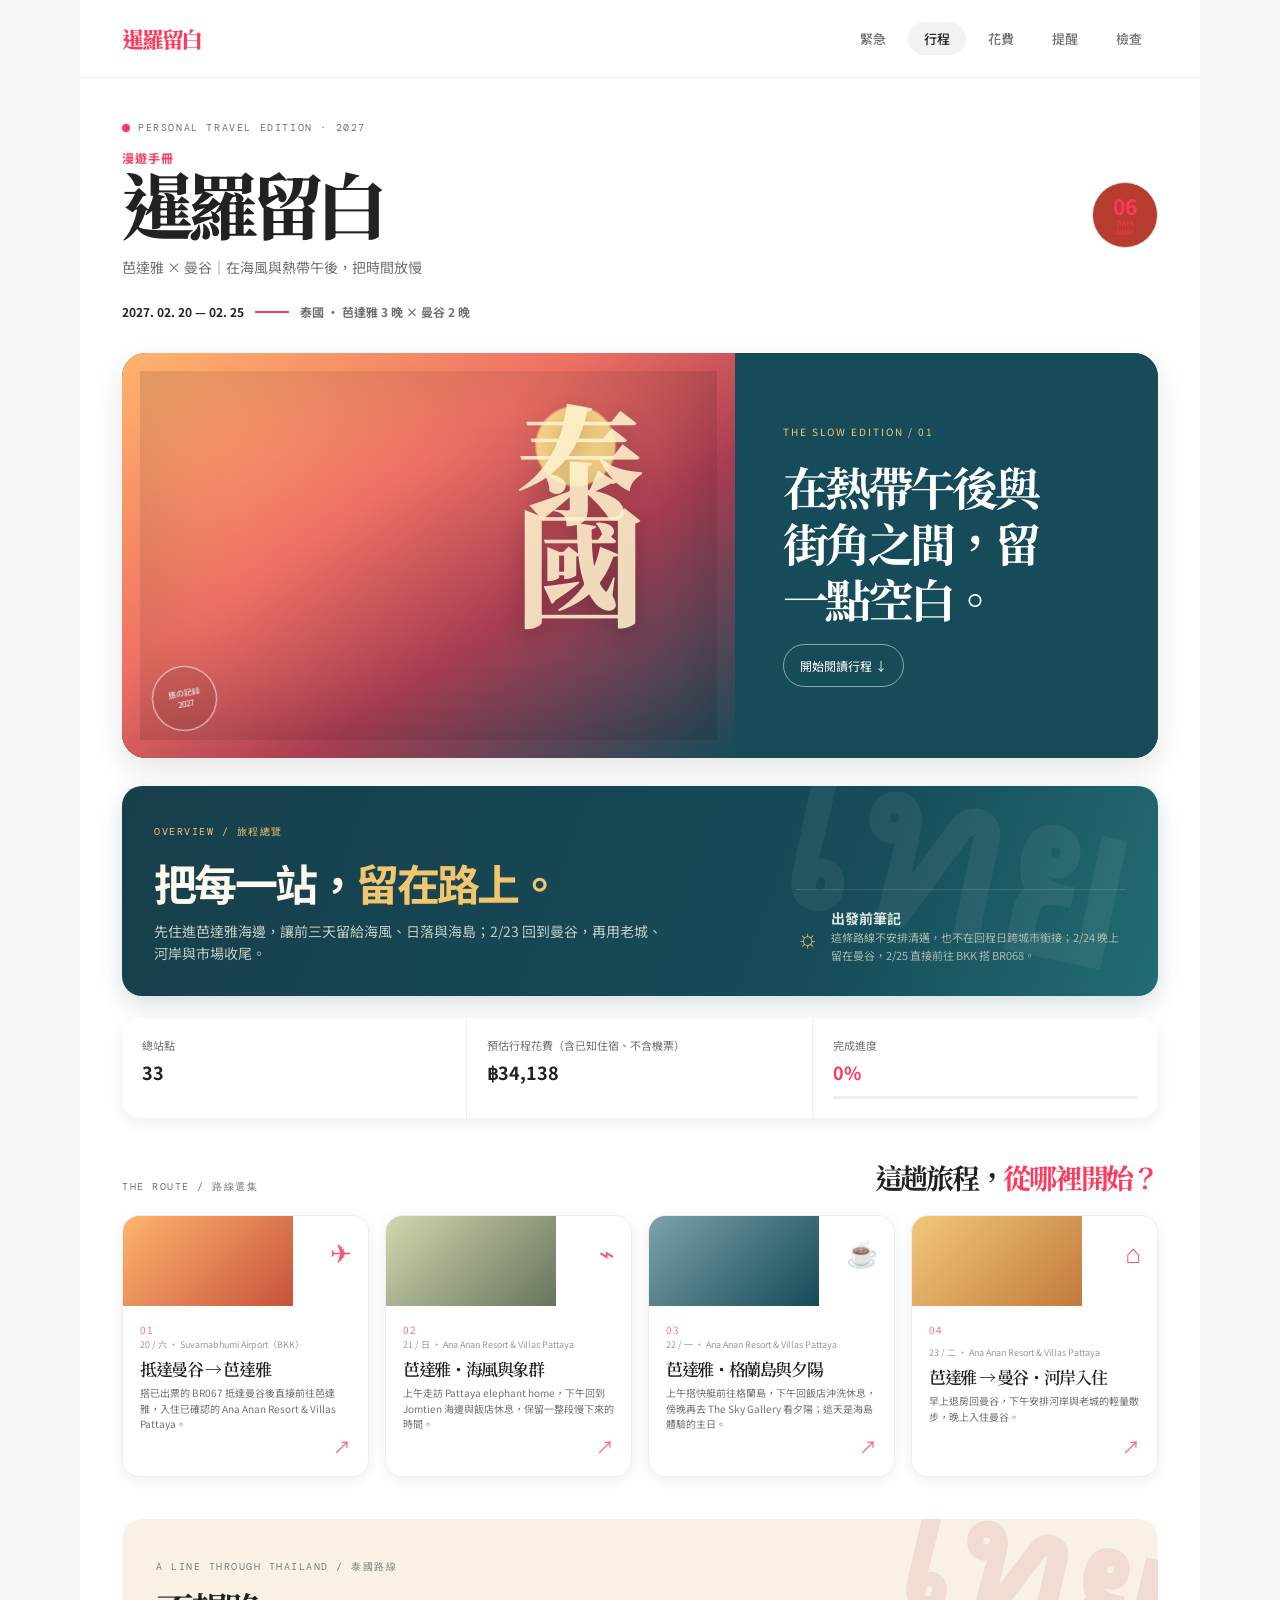
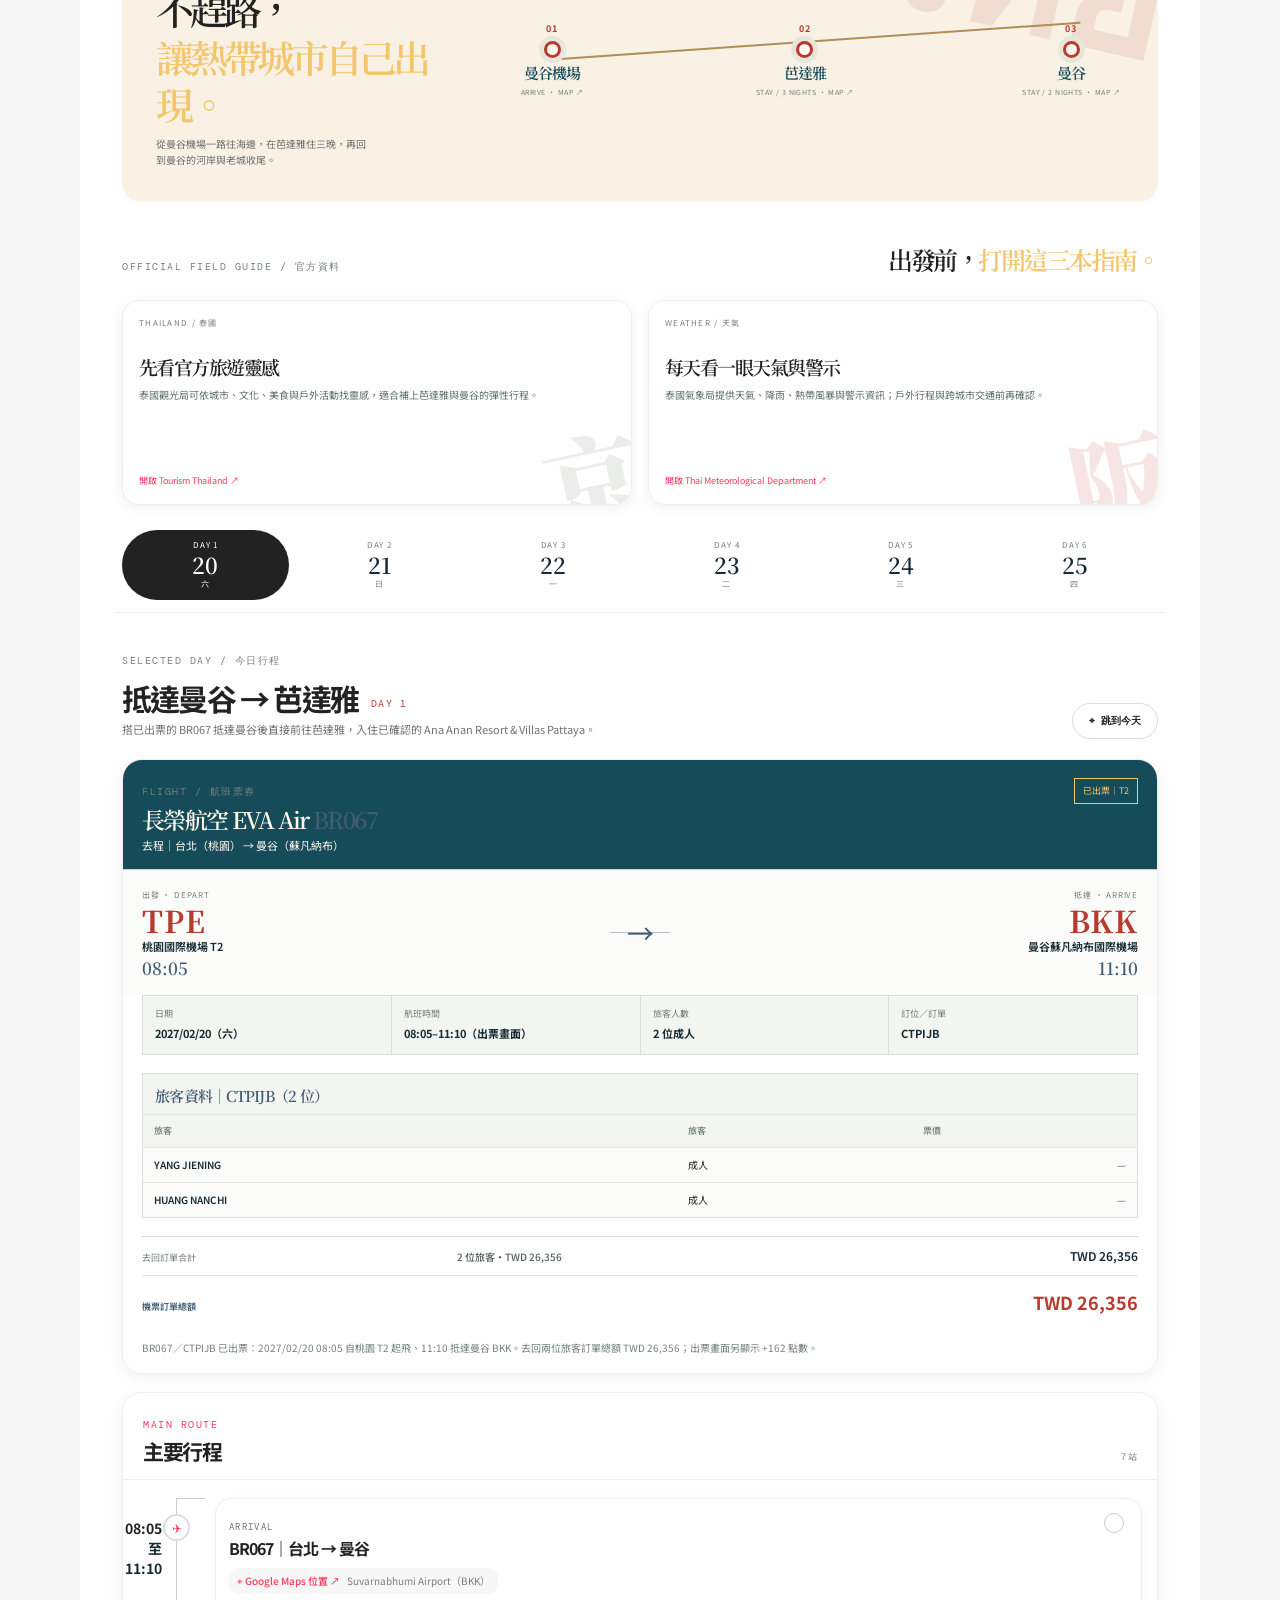
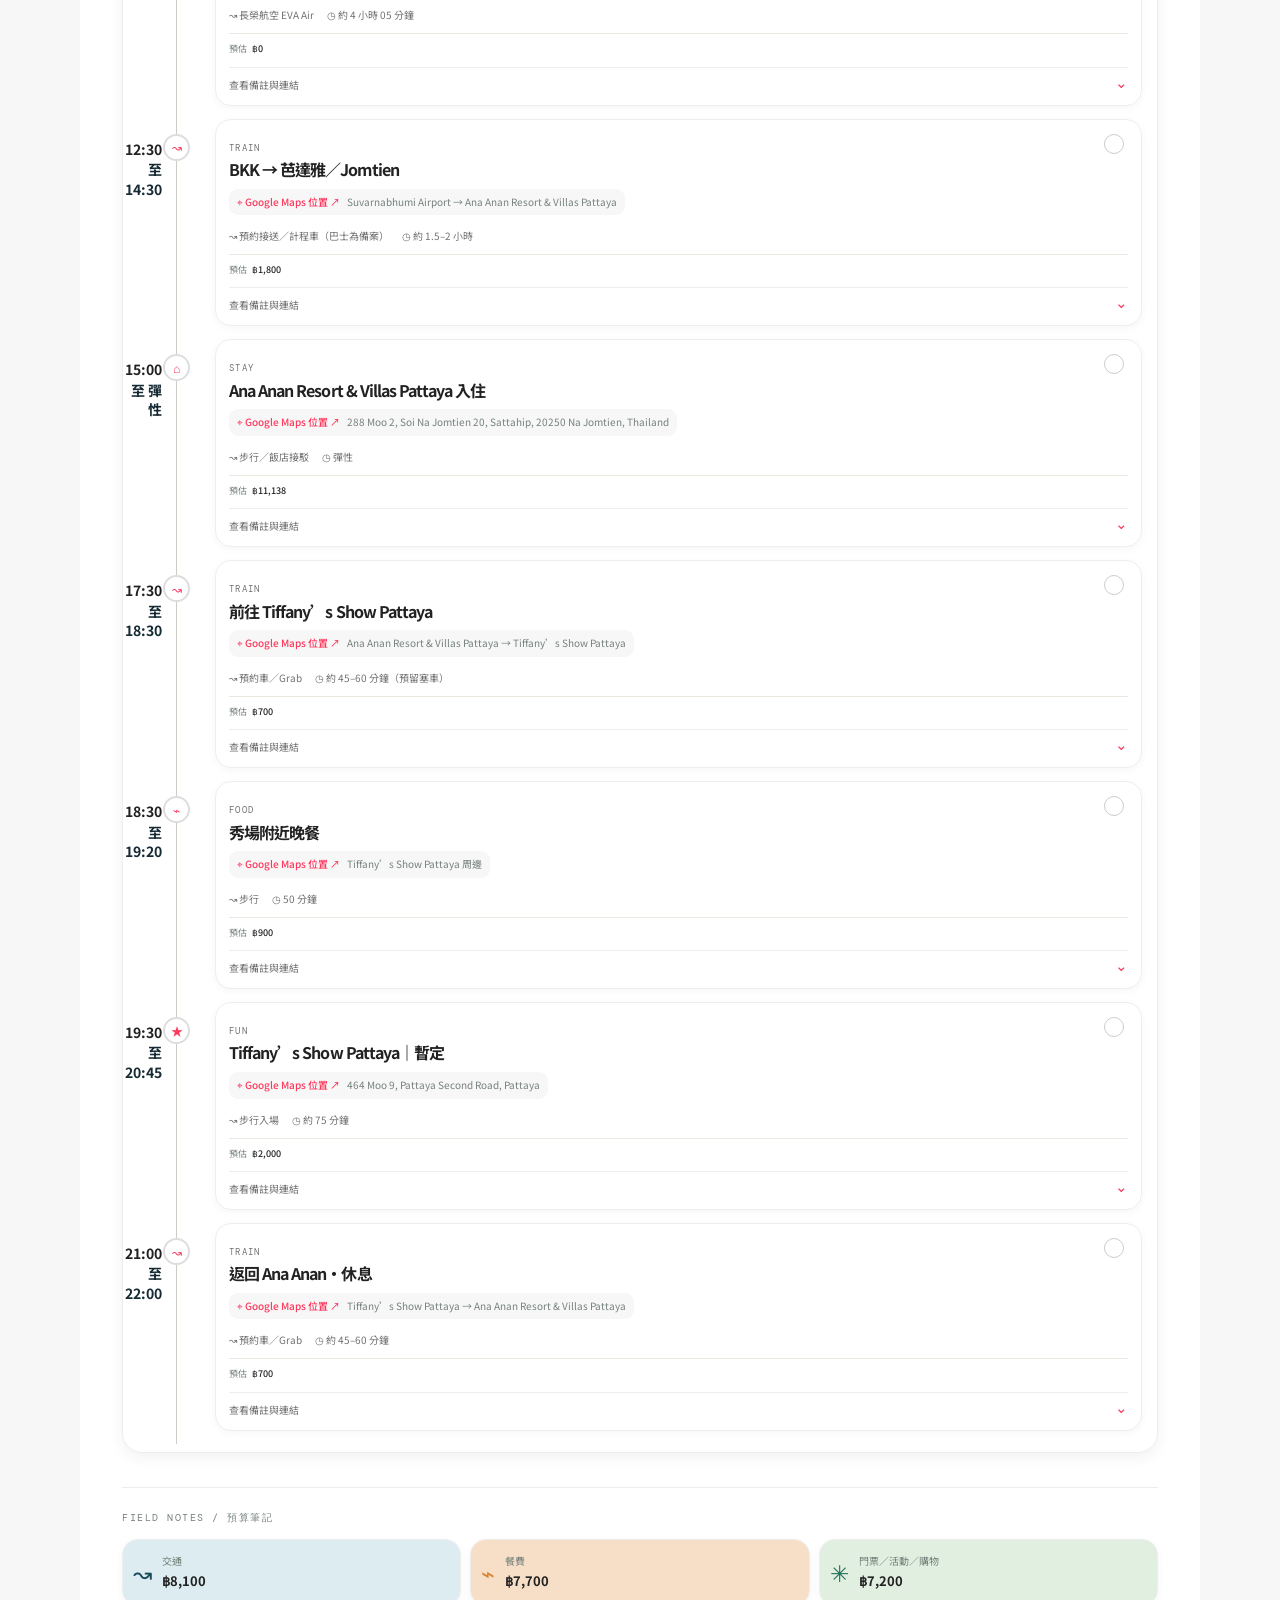
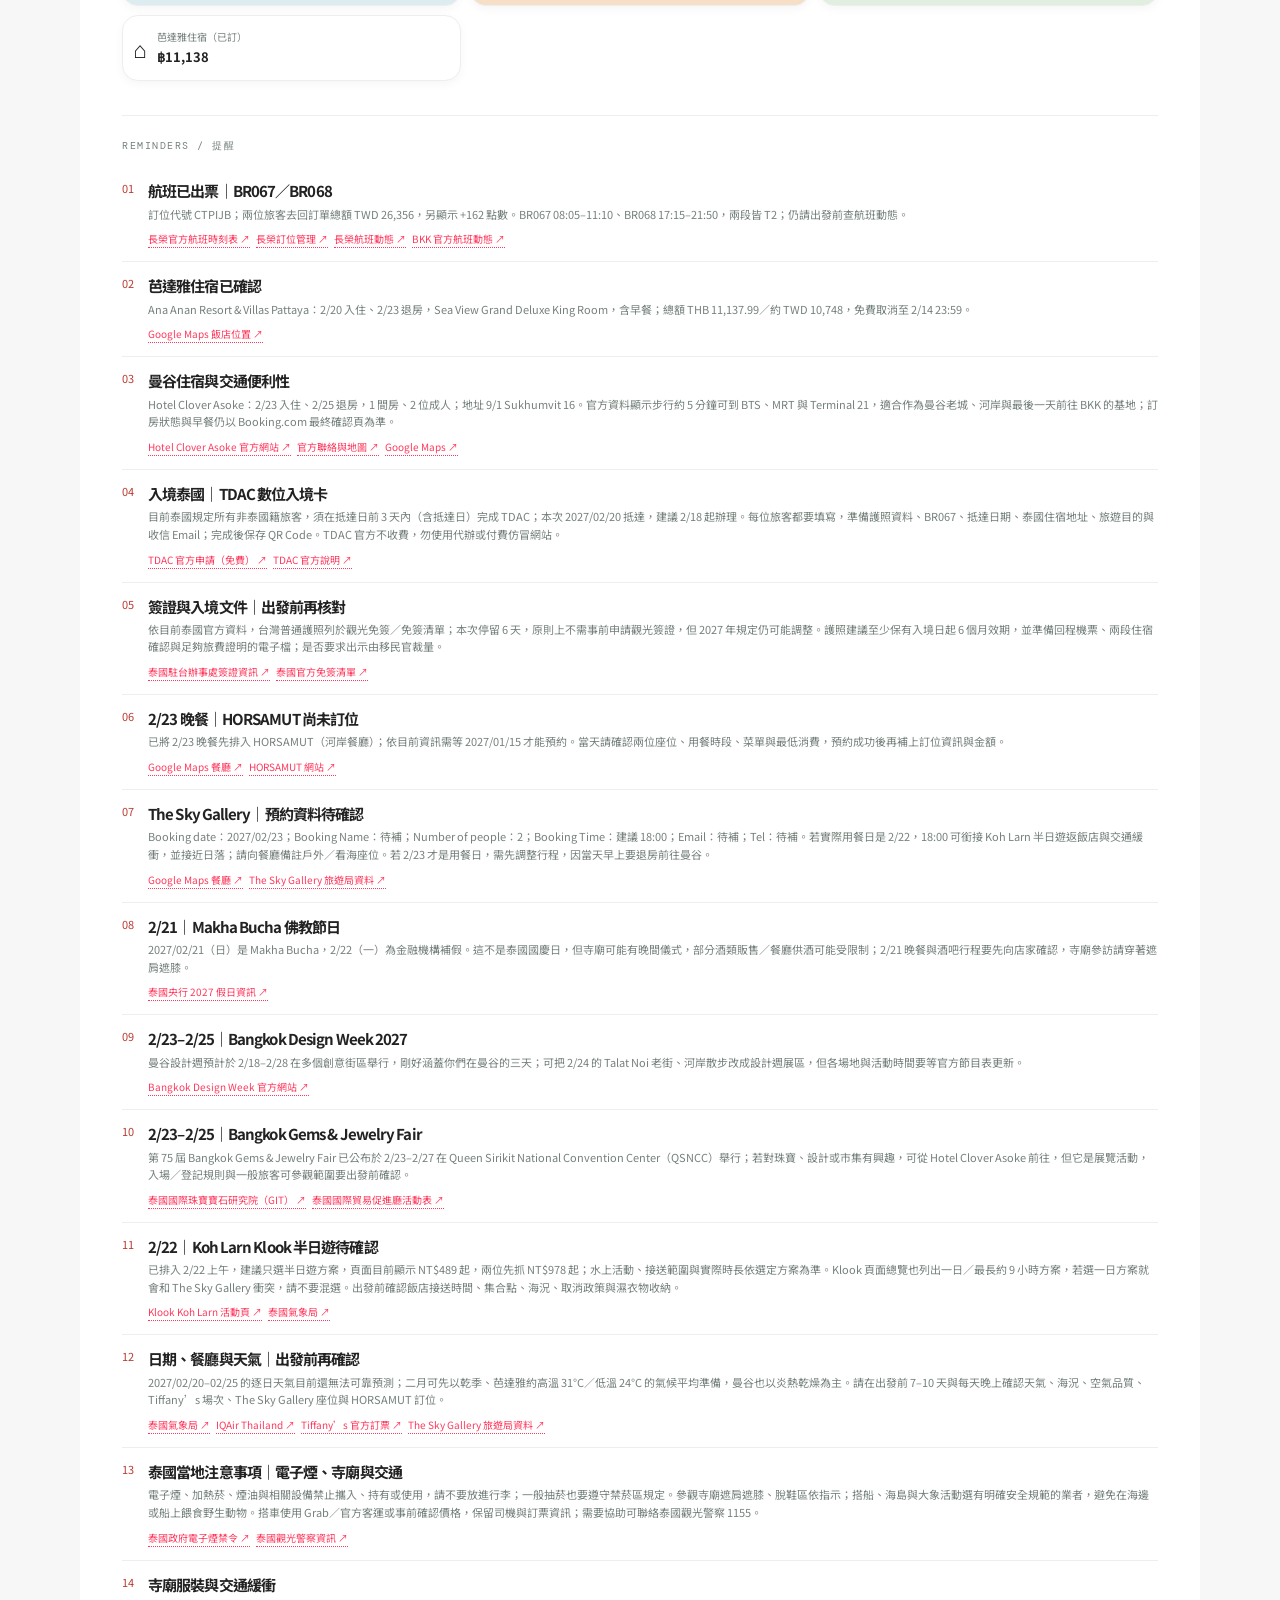
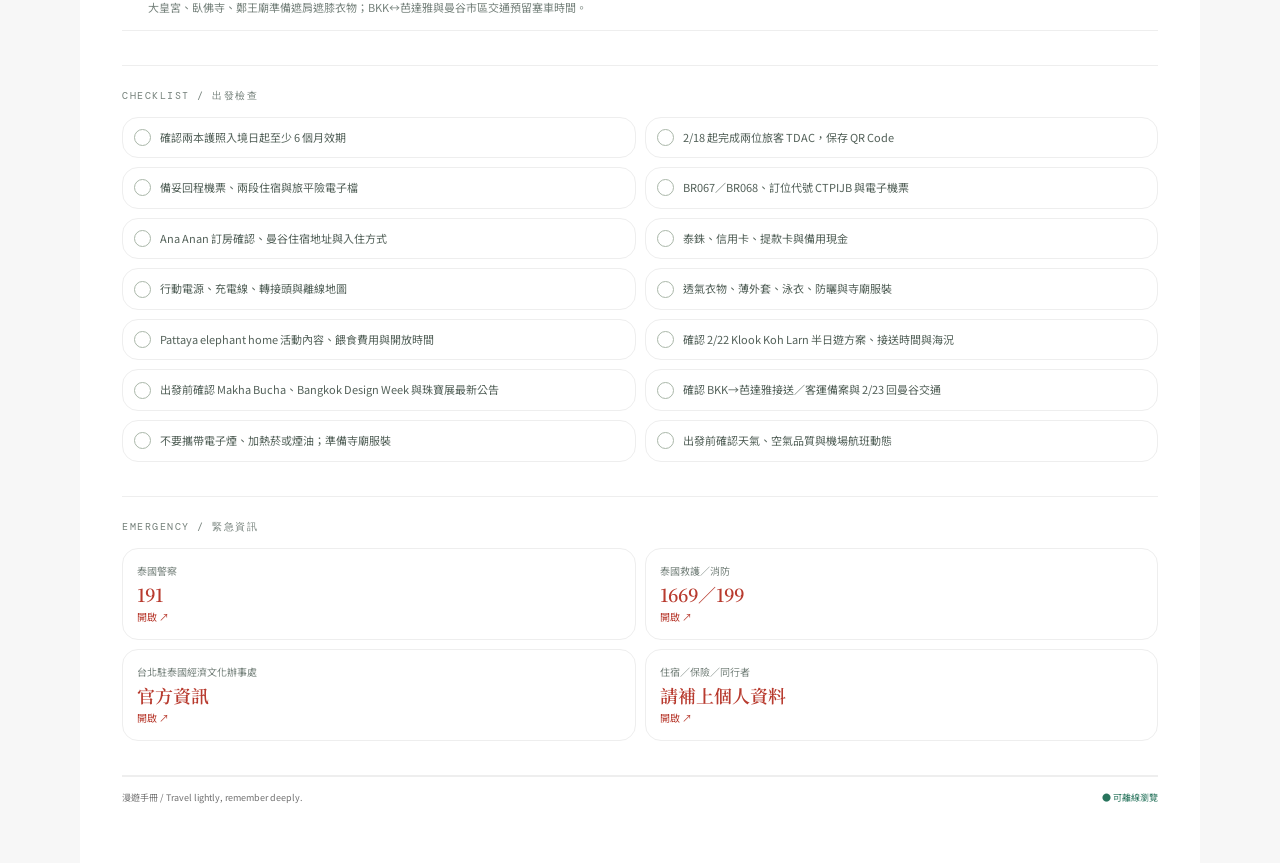
==== commit 275574f8: "Redesign Thailand trip site with Airbnb-inspired UI" ====
--- a/index.html
+++ b/index.html
@@ -6,7 +6,7 @@
     <meta name="theme-color" content="#f4efe6" />
     <meta name="description" content="一份離線也能使用的手機旅程手冊" />
     <link rel="manifest" href="manifest.webmanifest" />
-    <link rel="stylesheet" href="styles.css?v=79" />
+    <link rel="stylesheet" href="styles.css?v=80" />
     <title>漫遊手冊 · 暹羅留白</title>
   </head>
   <body>
@@ -100,7 +100,7 @@
 
       <footer><span>漫遊手冊 / Travel lightly, remember deeply.</span><span id="offline-status">● 可離線瀏覽</span></footer>
     </main>
-    <script src="data.js?v=79"></script>
-    <script src="app.js?v=79"></script>
+    <script src="data.js?v=80"></script>
+    <script src="app.js?v=80"></script>
   </body>
 </html>
--- a/styles.css
+++ b/styles.css
@@ -542,3 +542,100 @@
   .nav-link.active:after { display: none; }
   .day-tabs { top: 58px; }
 }
+
+/* Airbnb-inspired full refresh: warm, image-led, card-first trip planning. */
+:root {
+  --airbnb-coral:#ff385c;
+  --airbnb-ink:#222222;
+  --airbnb-muted:#717171;
+  --airbnb-border:#dddddd;
+  --airbnb-surface:#ffffff;
+  --airbnb-soft:#f7f7f7;
+  --thai-blue:#164b5a;
+  --thai-gold:#d6a84c;
+}
+body { background:#f7f7f7; color:var(--airbnb-ink); font-family:'Noto Sans TC',-apple-system,BlinkMacSystemFont,'Segoe UI',sans-serif; font-size:14px; }
+.paper-texture { display:none; }
+.app-shell { width:min(100%,1240px); padding:0 42px 58px; background:#fff; box-shadow:none; overflow:visible; }
+.main-nav { position:sticky; top:0; z-index:20; height:78px; margin:0 -42px 0; padding:0 42px; background:rgba(255,255,255,.96); backdrop-filter:blur(18px); border-bottom:1px solid #eeeeee; }
+.main-nav:before { content:'暹羅留白'; color:var(--airbnb-coral); font:800 22px/1 'Noto Serif TC',serif; letter-spacing:-.1em; margin-right:auto; }
+.nav-links { gap:6px; margin-left:auto; }
+.nav-link { padding:10px 16px; border-radius:999px; color:var(--airbnb-muted); font:500 13px/1 'Noto Sans TC',sans-serif; transition:background .2s,color .2s; }
+.nav-link:after { display:none; }
+.nav-link:hover { background:#f7f7f7; color:var(--airbnb-ink); }
+.nav-link.active { background:#f2f2f2; color:var(--airbnb-ink); }
+.menu-button { display:none; }
+.masthead { padding:42px 0 24px; border-bottom:0; }
+.eyebrow { color:var(--airbnb-muted); letter-spacing:.16em; font-size:10px; }
+.eyebrow-dot { width:8px; height:8px; background:var(--airbnb-coral); box-shadow:none; }
+.masthead-row { margin-top:16px; align-items:center; }
+.kicker { color:var(--airbnb-coral); font:700 12px/1 'Noto Sans TC',sans-serif; letter-spacing:.08em; }
+.masthead h1 { color:var(--airbnb-ink); text-shadow:none; font:800 clamp(42px,6vw,72px)/1.05 'Noto Serif TC',serif; letter-spacing:-.1em; }
+.subtitle { color:var(--airbnb-muted); font-size:14px; margin-top:14px; }
+.stamp { width:66px; height:66px; border:1px solid var(--airbnb-border); color:var(--airbnb-coral); box-shadow:none; transform:none; }
+.date-ribbon { margin-top:24px; color:var(--airbnb-ink); font-size:12px; }
+.ribbon-line { background:var(--airbnb-coral); width:34px; height:2px; }
+.date-ribbon span:last-child { color:var(--airbnb-muted); font-size:12px; }
+.cover-story { display:grid; grid-template-columns:1.45fr 1fr; min-height:405px; margin:8px 0 28px; border:0; border-radius:24px; overflow:hidden; box-shadow:0 12px 30px rgba(0,0,0,.1); }
+.cover-image { min-height:405px; background:radial-gradient(circle at 74% 23%,#ffd88a 0 7%,transparent 7.5%),linear-gradient(145deg,#ffb46d 0%,#ee7164 38%,#a83d52 64%,#164b5a 100%); }
+.cover-image:before { background:linear-gradient(180deg,transparent 0 50%,#164b5a 51%); opacity:.36; border-radius:0; transform:skewY(-8deg) translateY(100px); }
+.cover-image:after { border:0; box-shadow:inset 0 0 100px rgba(0,0,0,.16); }
+.cover-kanji { font-size:clamp(58px,10vw,130px); text-shadow:0 8px 22px rgba(0,0,0,.2); }
+.cover-seal { border:1px solid rgba(255,255,255,.75); color:#fff; background:rgba(0,0,0,.08); backdrop-filter:blur(6px); }
+.cover-caption { display:flex; flex-direction:column; justify-content:center; gap:18px; padding:48px; background:var(--thai-blue); }
+.cover-caption span { color:#f5c875; font-size:10px; letter-spacing:.2em; }
+.cover-caption strong { color:#fff; font:700 clamp(27px,4vw,46px)/1.22 'Noto Serif TC',serif; letter-spacing:-.08em; }
+.cover-caption a { width:max-content; padding:11px 16px; border:1px solid rgba(255,255,255,.5); border-radius:999px; color:#fff; text-decoration:none; font-size:12px; transition:.2s; }
+.cover-caption a:hover { background:#fff; color:var(--thai-blue); }
+.hero-card { display:grid; grid-template-columns:1.3fr .7fr; gap:30px; align-items:end; margin:0 0 22px; padding:32px; border-radius:20px; border-left:0; background:linear-gradient(110deg,#173f4b,#164b5a 68%,#236c73); box-shadow:0 8px 22px rgba(22,75,90,.18); }
+.hero-card:after { right:24px; top:-56px; color:rgba(255,255,255,.06); }
+.hero-card h2 { font-size:clamp(27px,4vw,43px); }
+.weather-note { margin:0; padding:17px 0 0; }
+.quick-panel { border:0; border-radius:17px; margin-bottom:34px; background:#fff; box-shadow:0 4px 16px rgba(0,0,0,.07); overflow:hidden; }
+.quick-item { padding:19px 20px; border-color:#eeeeee; }
+.quick-item span { color:var(--airbnb-muted); font-size:11px; }
+.quick-item strong { color:var(--airbnb-ink); font-size:18px; }
+.progress-item strong { color:var(--airbnb-coral); }
+.progress-track { background:#eeeeee; border-radius:99px; }
+.progress-track div { background:var(--airbnb-coral); border-radius:99px; }
+.story-index { margin-top:42px; }
+.story-index-heading { border:0; padding:0; }
+.story-index-heading .section-label { color:var(--airbnb-muted); }
+.story-index h2 { color:var(--airbnb-ink); font:700 28px/1.25 'Noto Serif TC',serif; letter-spacing:-.08em; }
+.story-index h2 em { color:var(--airbnb-coral); }
+.route-cards { grid-template-columns:repeat(4,1fr); gap:16px; margin-top:20px; }
+.route-card { min-height:260px; padding:0; border:1px solid #eeeeee; border-radius:17px; overflow:hidden; background:#fff!important; color:var(--airbnb-ink); box-shadow:0 3px 14px rgba(0,0,0,.07); transition:transform .22s,box-shadow .22s; }
+.route-card:hover { transform:translateY(-4px); box-shadow:0 12px 25px rgba(0,0,0,.12); }
+.route-card:before { height:90px; top:0; left:0; right:0; border:0; border-radius:0; opacity:1; background:linear-gradient(135deg,#ffb46d,#c7533c); }
+.route-card-moss:before { background:linear-gradient(135deg,#d0d8ae,#68745d); }.route-card-indigo:before { background:linear-gradient(135deg,#7da2aa,#164b5a); }.route-card-sand:before { background:linear-gradient(135deg,#f2c879,#c27a3d); }
+.route-card-day { min-height:260px; padding:106px 17px 15px; color:var(--airbnb-ink); }
+.route-card-number { color:var(--airbnb-coral); font-size:10px; }
+.route-card-mark { color:var(--airbnb-coral); top:15px; right:16px; font-size:26px; }
+.route-card-copy small { color:var(--airbnb-muted); font-size:9px; }.route-card-copy strong { color:var(--airbnb-ink); font-size:17px; }.route-card-copy em { color:var(--airbnb-muted); font-size:10px; line-height:1.55; }
+.route-card-arrow { color:var(--airbnb-coral); }
+.route-card-map { display:none; }
+.route-map { margin-top:42px; border:0; border-radius:20px; background:#f8f1e4; box-shadow:none; padding:34px; }
+.route-map-copy h2 { color:var(--airbnb-ink); }.route-map-copy p { color:var(--airbnb-muted); }
+.route-line { color:var(--airbnb-ink); }
+.guide-desk { margin-top:42px; padding-top:0; border:0; }.guide-desk-head { border:0; }.guide-desk h2 { color:var(--airbnb-ink); }.guide-grid { gap:16px; }.guide-card { border:1px solid #eeeeee; border-radius:17px; background:#fff; box-shadow:0 3px 14px rgba(0,0,0,.06); }.guide-card:hover { box-shadow:0 12px 25px rgba(0,0,0,.1); }.guide-card strong { color:var(--airbnb-ink); }.guide-link { color:var(--airbnb-coral); }
+.day-tabs { position:sticky; top:78px; z-index:10; margin:0 -8px; padding:13px 8px 12px; border-bottom:1px solid #eeeeee; background:rgba(255,255,255,.96); backdrop-filter:blur(18px); }
+.day-tab { border:1px solid transparent; border-radius:999px; min-height:58px; transition:.2s; }.day-tab:hover { background:#f7f7f7; }.day-tab.active { background:var(--airbnb-ink); color:#fff; }.day-tab.active strong { color:#fff; }.day-tab.active:after { display:none; }
+.day-header { margin:34px 0 20px; }.day-header h2 { color:var(--airbnb-ink); font-size:30px; }.day-header p { color:var(--airbnb-muted); }.today-button { border:1px solid var(--airbnb-border); border-radius:999px; color:var(--airbnb-ink); background:#fff; padding:10px 16px; }.today-button:hover { background:var(--airbnb-ink); color:#fff; }
+.flight-card,.route-lane { border:1px solid #eeeeee; border-radius:20px; overflow:hidden; background:#fff; box-shadow:0 4px 15px rgba(0,0,0,.06); }.flight-card { margin-bottom:18px; }.flight-card-head { background:var(--thai-blue); }.route-lane-head { background:#fff; border-bottom:1px solid #eeeeee; padding:18px 20px 14px; }.route-lane-head h3 { color:var(--airbnb-ink); font-size:21px; }.route-lane-head .section-label { color:var(--airbnb-coral); }.route-timeline { padding:18px 15px 8px 0; }
+.stop-card { border:1px solid #eeeeee; border-radius:16px; box-shadow:0 2px 8px rgba(0,0,0,.04); background:#fff; padding:18px 18px 14px; }.stop-card:hover { border-color:#bdbdbd; transform:translateY(-2px); box-shadow:0 8px 18px rgba(0,0,0,.08); }.stop-icon { background:#fff; border-color:#dddddd; color:var(--airbnb-coral); }.stop-kind { color:var(--airbnb-muted); }.stop-card h3 { color:var(--airbnb-ink); }.place-link { border:0; border-radius:9px; background:#f7f7f7; color:var(--airbnb-muted); }.place-link-label { color:var(--airbnb-coral); }.stop-meta { color:var(--airbnb-muted); }.stop-note { color:var(--airbnb-muted); }.stop-cost b { color:var(--airbnb-ink); }.check-wrap span { border-color:#cccccc; }.check-wrap input:checked + span { background:var(--airbnb-coral); border-color:var(--airbnb-coral); }
+.budget-section,.utility-section { border-top:1px solid #eeeeee; }.budget-card,.emergency-card,.checklist-row { border:1px solid #eeeeee; border-radius:16px; background:#fff; }.budget-card { box-shadow:0 3px 10px rgba(0,0,0,.04); }.budget-card strong { color:var(--airbnb-ink); }.utility-row { border-color:#eeeeee; }.reminder-link { color:var(--airbnb-coral); border-color:var(--airbnb-coral); }.emergency-card:hover { border-color:var(--airbnb-coral); }
+footer { border-color:#eeeeee; color:var(--airbnb-muted); }
+@media (max-width:900px) { .app-shell { padding-inline:24px; }.main-nav { margin-inline:-24px; padding-inline:24px; }.route-cards { grid-template-columns:repeat(2,1fr); }.cover-caption { padding:32px; } }
+@media (max-width:720px) {
+  .app-shell { padding:0 14px 34px; }
+  .main-nav { height:62px; margin:0 -14px; padding:0 14px; }
+  .main-nav:before { font-size:18px; }
+  .nav-links { right:14px; width:calc(100% - 116px); top:13px; }
+  .nav-link { padding:8px 11px; font-size:10px; }
+  .masthead { padding:30px 0 20px; }.masthead h1 { font-size:44px; }.subtitle { font-size:12px; }
+  .cover-story { display:grid!important; grid-template-columns:1fr; min-height:0; margin:4px 0 18px; border-radius:18px; }.cover-image { min-height:220px; }.cover-caption { min-height:205px; padding:24px 22px; }.cover-caption strong { font-size:30px; }
+  .hero-card { grid-template-columns:1fr; gap:18px; padding:22px 20px; border-radius:17px; }.hero-card h2 { font-size:27px; }
+  .quick-panel { grid-template-columns:1fr 1fr; }.quick-item:last-child { grid-column:1/-1; border-top:1px solid #eeeeee; }
+  .story-index,.route-map,.guide-desk { display:block!important; }.route-cards { grid-template-columns:repeat(2,1fr); gap:9px; }.route-card { min-height:190px; }.route-card-day { min-height:190px; padding:78px 12px 12px; }.route-card:before { height:62px; }.route-card-copy strong { font-size:14px; }.route-card-copy em { font-size:9px; }.route-map { padding:22px 18px; border-radius:17px; }.guide-card { min-height:170px; }
+  .day-tabs { top:62px; margin-inline:-14px; padding-inline:14px; }.day-header { margin-top:24px; }.day-header h2 { font-size:23px; }.route-lane { border-radius:16px; }.stop-card { border-radius:13px; padding:13px 12px 11px; }.stop-card h3 { font-size:15px; }.stop-meta { font-size:9px; }
+}
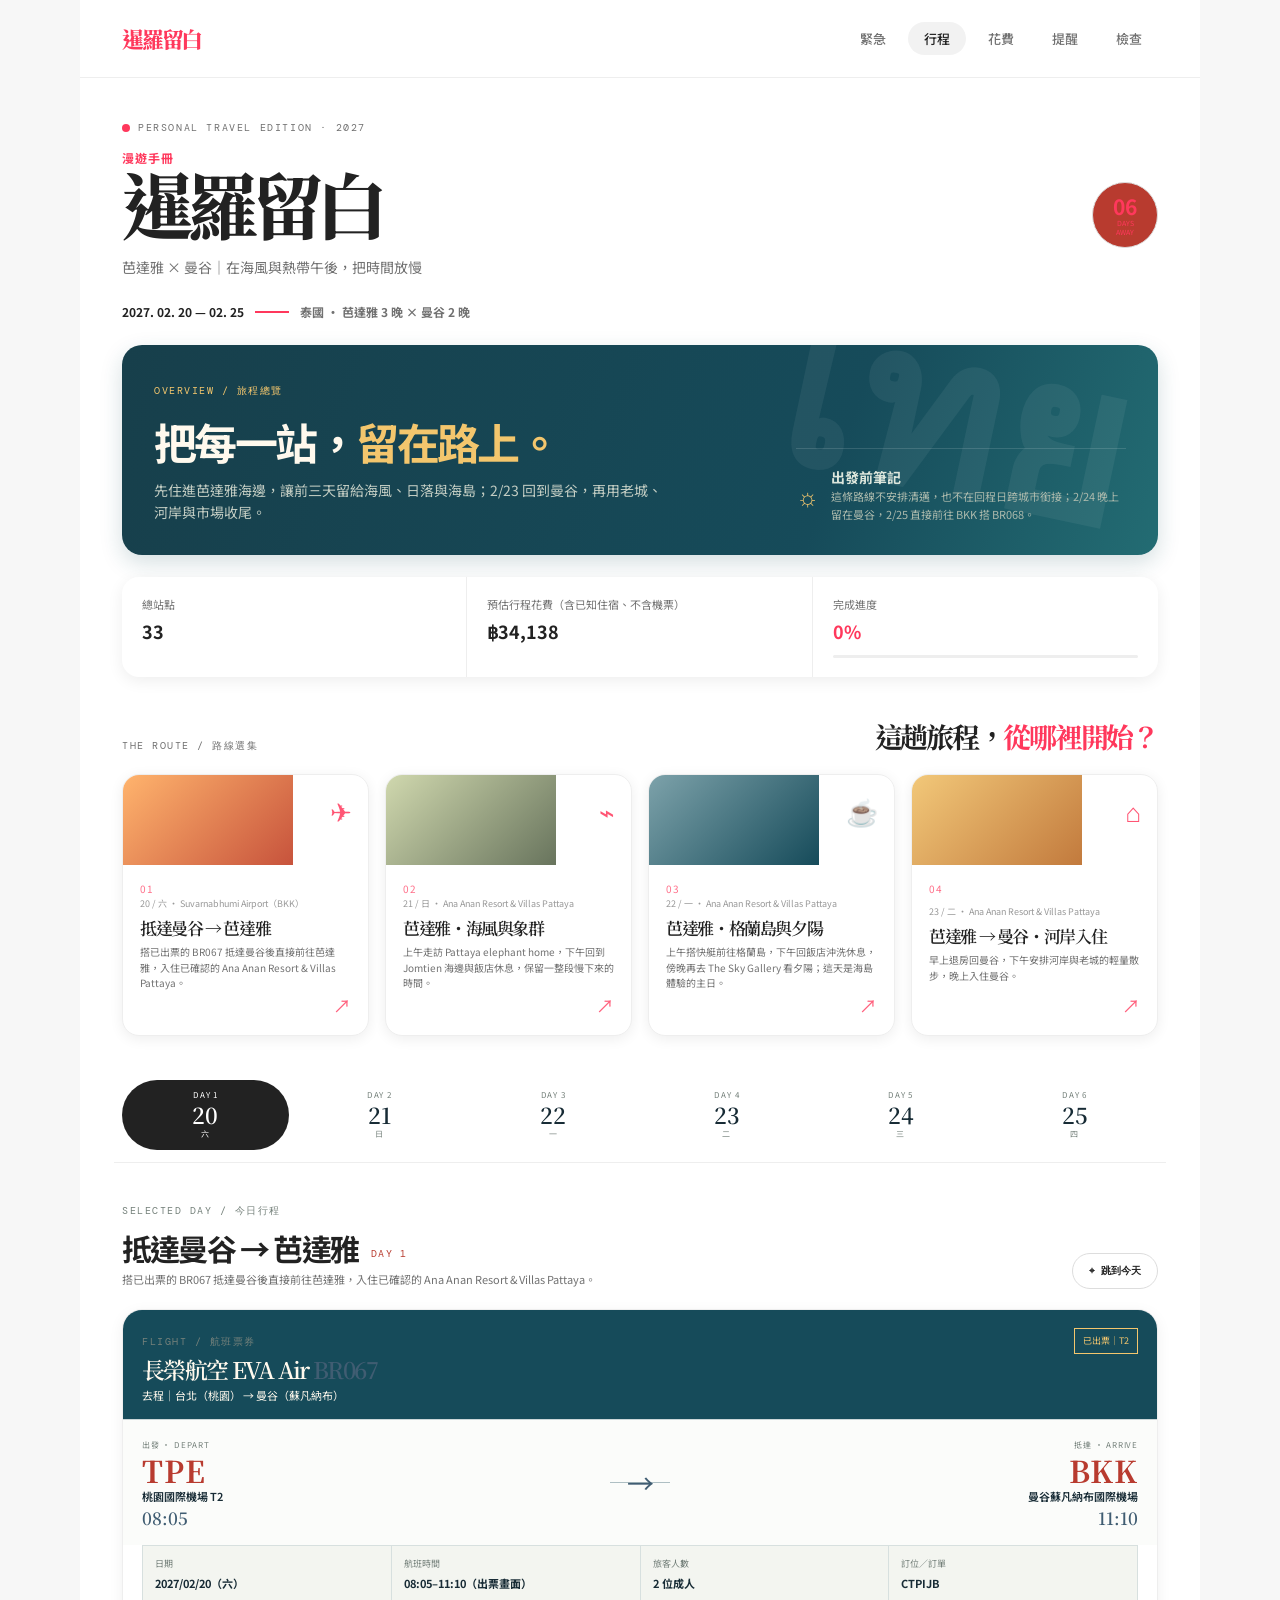
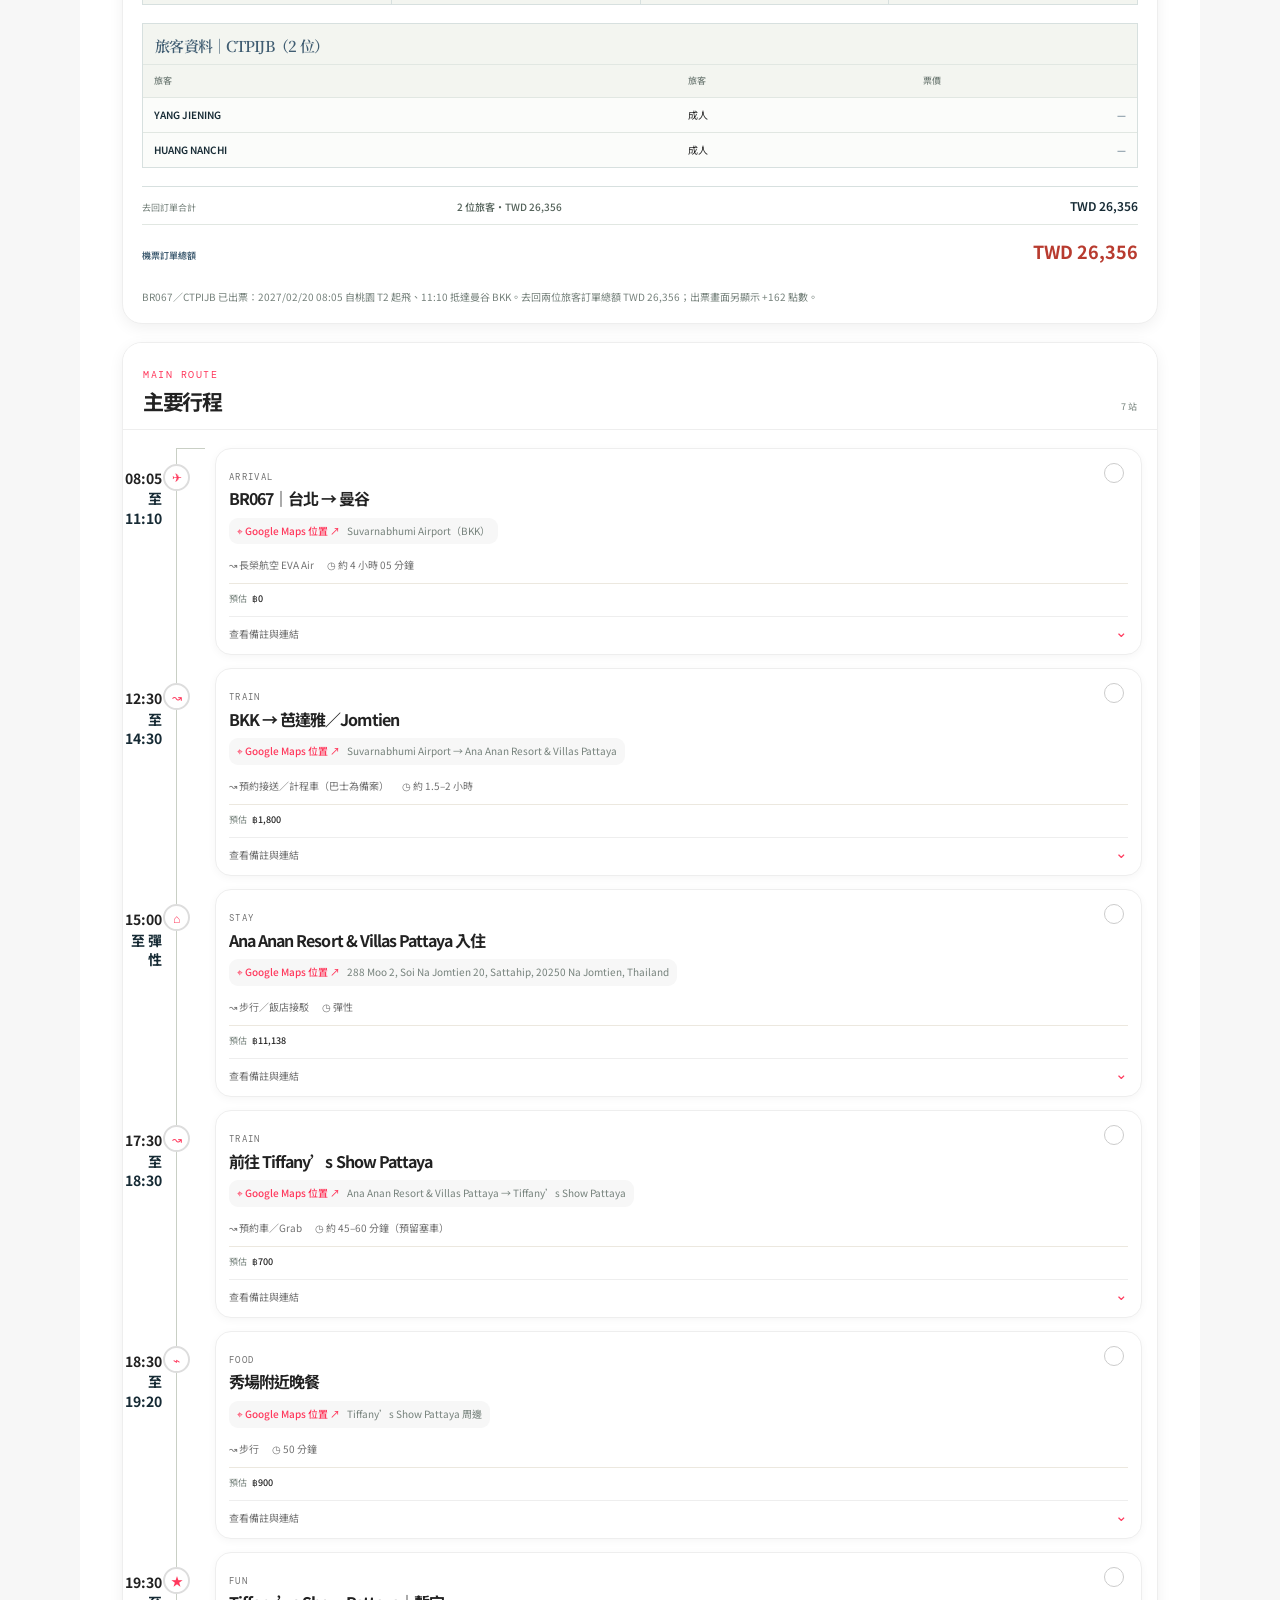
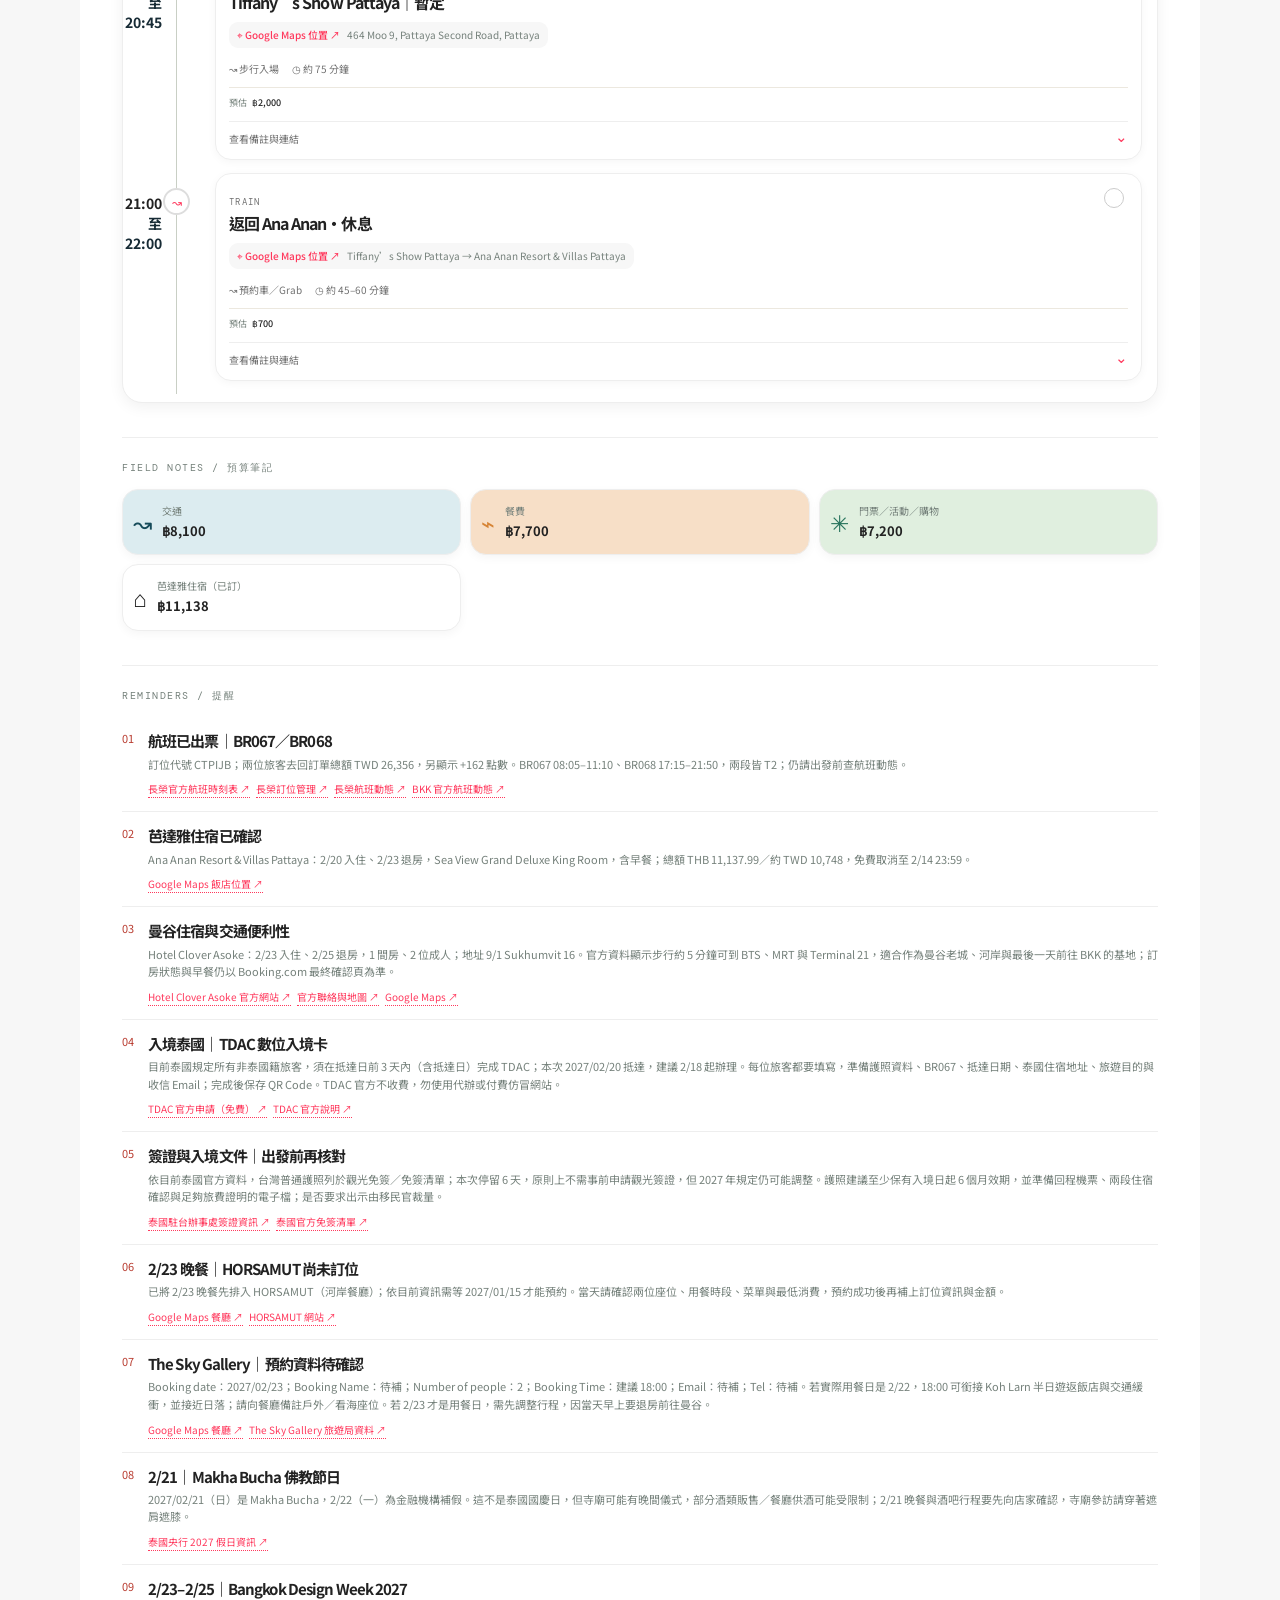
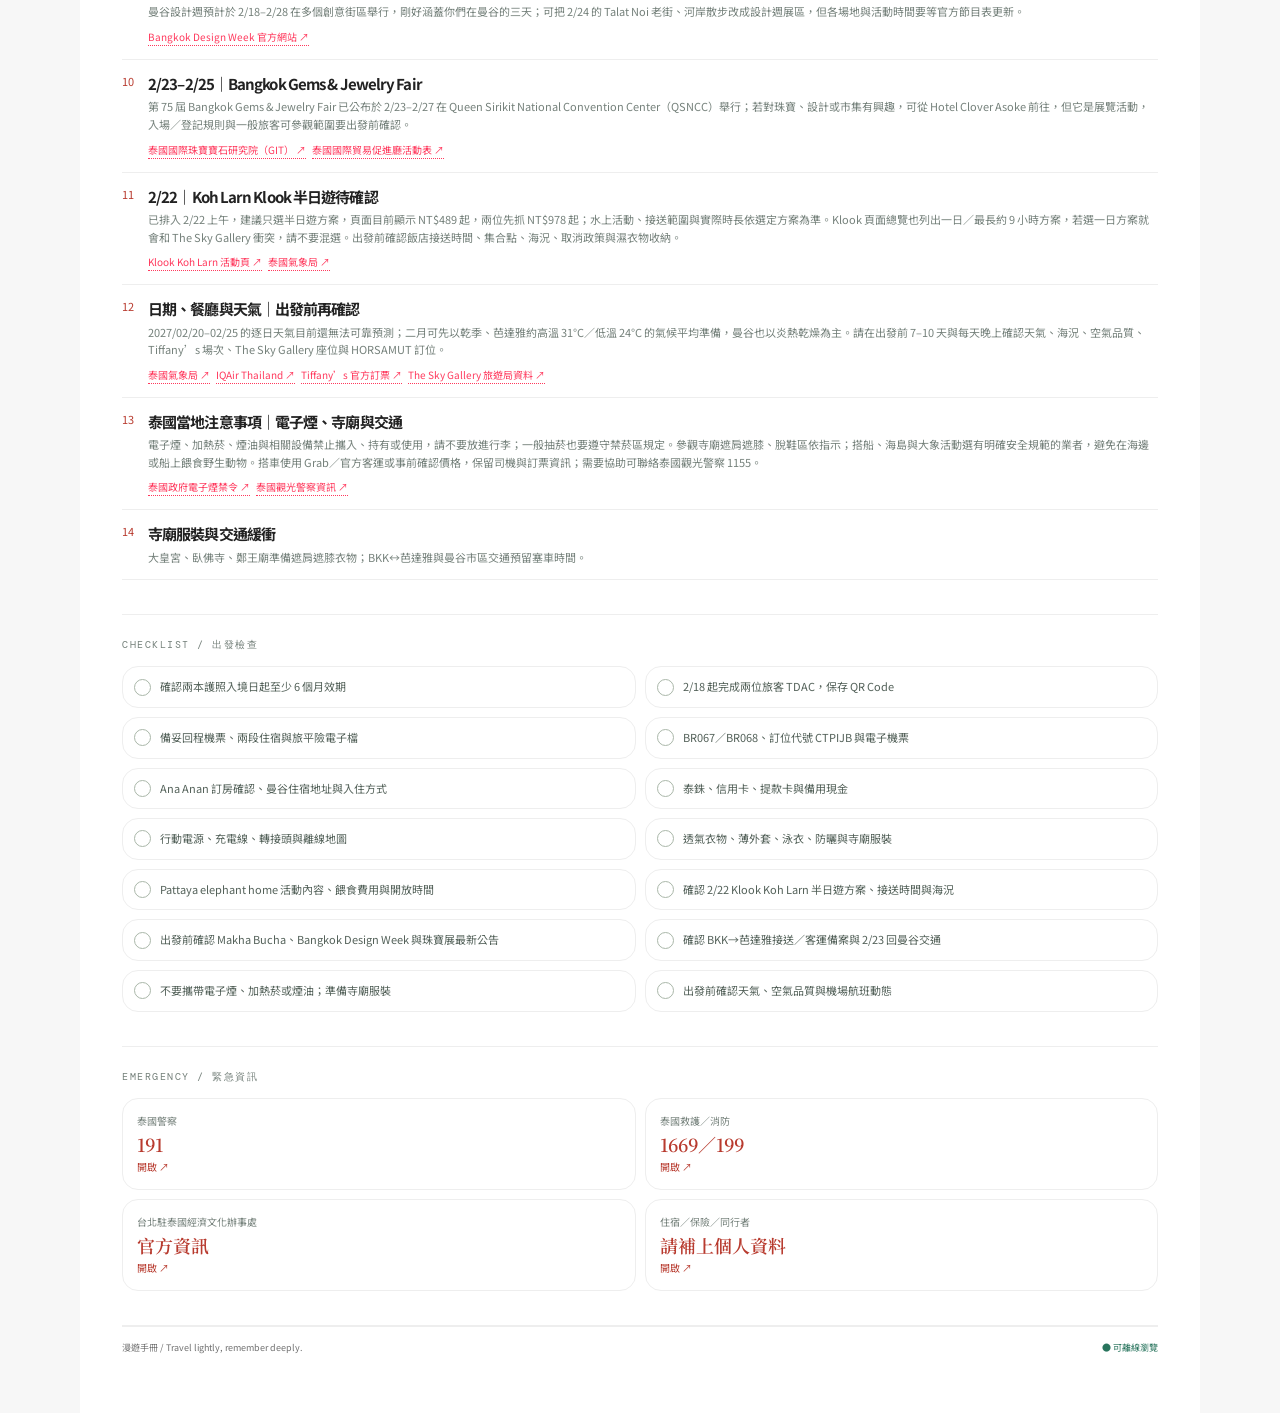
==== commit 0de58b60: "Simplify itinerary layout for faster travel planning" ====
--- a/index.html
+++ b/index.html
@@ -6,7 +6,7 @@
     <meta name="theme-color" content="#f4efe6" />
     <meta name="description" content="一份離線也能使用的手機旅程手冊" />
     <link rel="manifest" href="manifest.webmanifest" />
-    <link rel="stylesheet" href="styles.css?v=80" />
+    <link rel="stylesheet" href="styles.css?v=81" />
     <title>漫遊手冊 · 暹羅留白</title>
   </head>
   <body>
@@ -34,11 +34,6 @@
         </div>
         <div class="date-ribbon"><span id="trip-date-range"></span><span class="ribbon-line"></span><span id="trip-location"></span></div>
       </header>
-
-      <section class="cover-story tab-panel" data-panel="itinerary" aria-labelledby="cover-heading">
-        <div class="cover-image" aria-hidden="true"><span class="cover-kanji">泰國</span><span class="cover-seal">旅の記録<br />2027</span></div>
-        <div class="cover-caption"><span>THE SLOW EDITION / 01</span><strong id="cover-heading">在熱帶午後與街角之間，留一點空白。</strong><a href="#itinerary-section">開始閱讀行程 ↓</a></div>
-      </section>
 
       <section class="hero-card tab-panel" data-panel="itinerary" aria-labelledby="overview-heading">
         <div class="hero-copy"><span class="section-label">OVERVIEW / 旅程總覽</span><h2 id="overview-heading">把每一站，<em>留在路上。</em></h2><p id="trip-description"></p></div>
@@ -100,7 +95,7 @@
 
       <footer><span>漫遊手冊 / Travel lightly, remember deeply.</span><span id="offline-status">● 可離線瀏覽</span></footer>
     </main>
-    <script src="data.js?v=80"></script>
-    <script src="app.js?v=80"></script>
+    <script src="data.js?v=81"></script>
+    <script src="app.js?v=81"></script>
   </body>
 </html>
--- a/styles.css
+++ b/styles.css
@@ -625,6 +625,7 @@
 .stop-card { border:1px solid #eeeeee; border-radius:16px; box-shadow:0 2px 8px rgba(0,0,0,.04); background:#fff; padding:18px 18px 14px; }.stop-card:hover { border-color:#bdbdbd; transform:translateY(-2px); box-shadow:0 8px 18px rgba(0,0,0,.08); }.stop-icon { background:#fff; border-color:#dddddd; color:var(--airbnb-coral); }.stop-kind { color:var(--airbnb-muted); }.stop-card h3 { color:var(--airbnb-ink); }.place-link { border:0; border-radius:9px; background:#f7f7f7; color:var(--airbnb-muted); }.place-link-label { color:var(--airbnb-coral); }.stop-meta { color:var(--airbnb-muted); }.stop-note { color:var(--airbnb-muted); }.stop-cost b { color:var(--airbnb-ink); }.check-wrap span { border-color:#cccccc; }.check-wrap input:checked + span { background:var(--airbnb-coral); border-color:var(--airbnb-coral); }
 .budget-section,.utility-section { border-top:1px solid #eeeeee; }.budget-card,.emergency-card,.checklist-row { border:1px solid #eeeeee; border-radius:16px; background:#fff; }.budget-card { box-shadow:0 3px 10px rgba(0,0,0,.04); }.budget-card strong { color:var(--airbnb-ink); }.utility-row { border-color:#eeeeee; }.reminder-link { color:var(--airbnb-coral); border-color:var(--airbnb-coral); }.emergency-card:hover { border-color:var(--airbnb-coral); }
 footer { border-color:#eeeeee; color:var(--airbnb-muted); }
+.route-map, .guide-desk { display:none !important; }
 @media (max-width:900px) { .app-shell { padding-inline:24px; }.main-nav { margin-inline:-24px; padding-inline:24px; }.route-cards { grid-template-columns:repeat(2,1fr); }.cover-caption { padding:32px; } }
 @media (max-width:720px) {
   .app-shell { padding:0 14px 34px; }
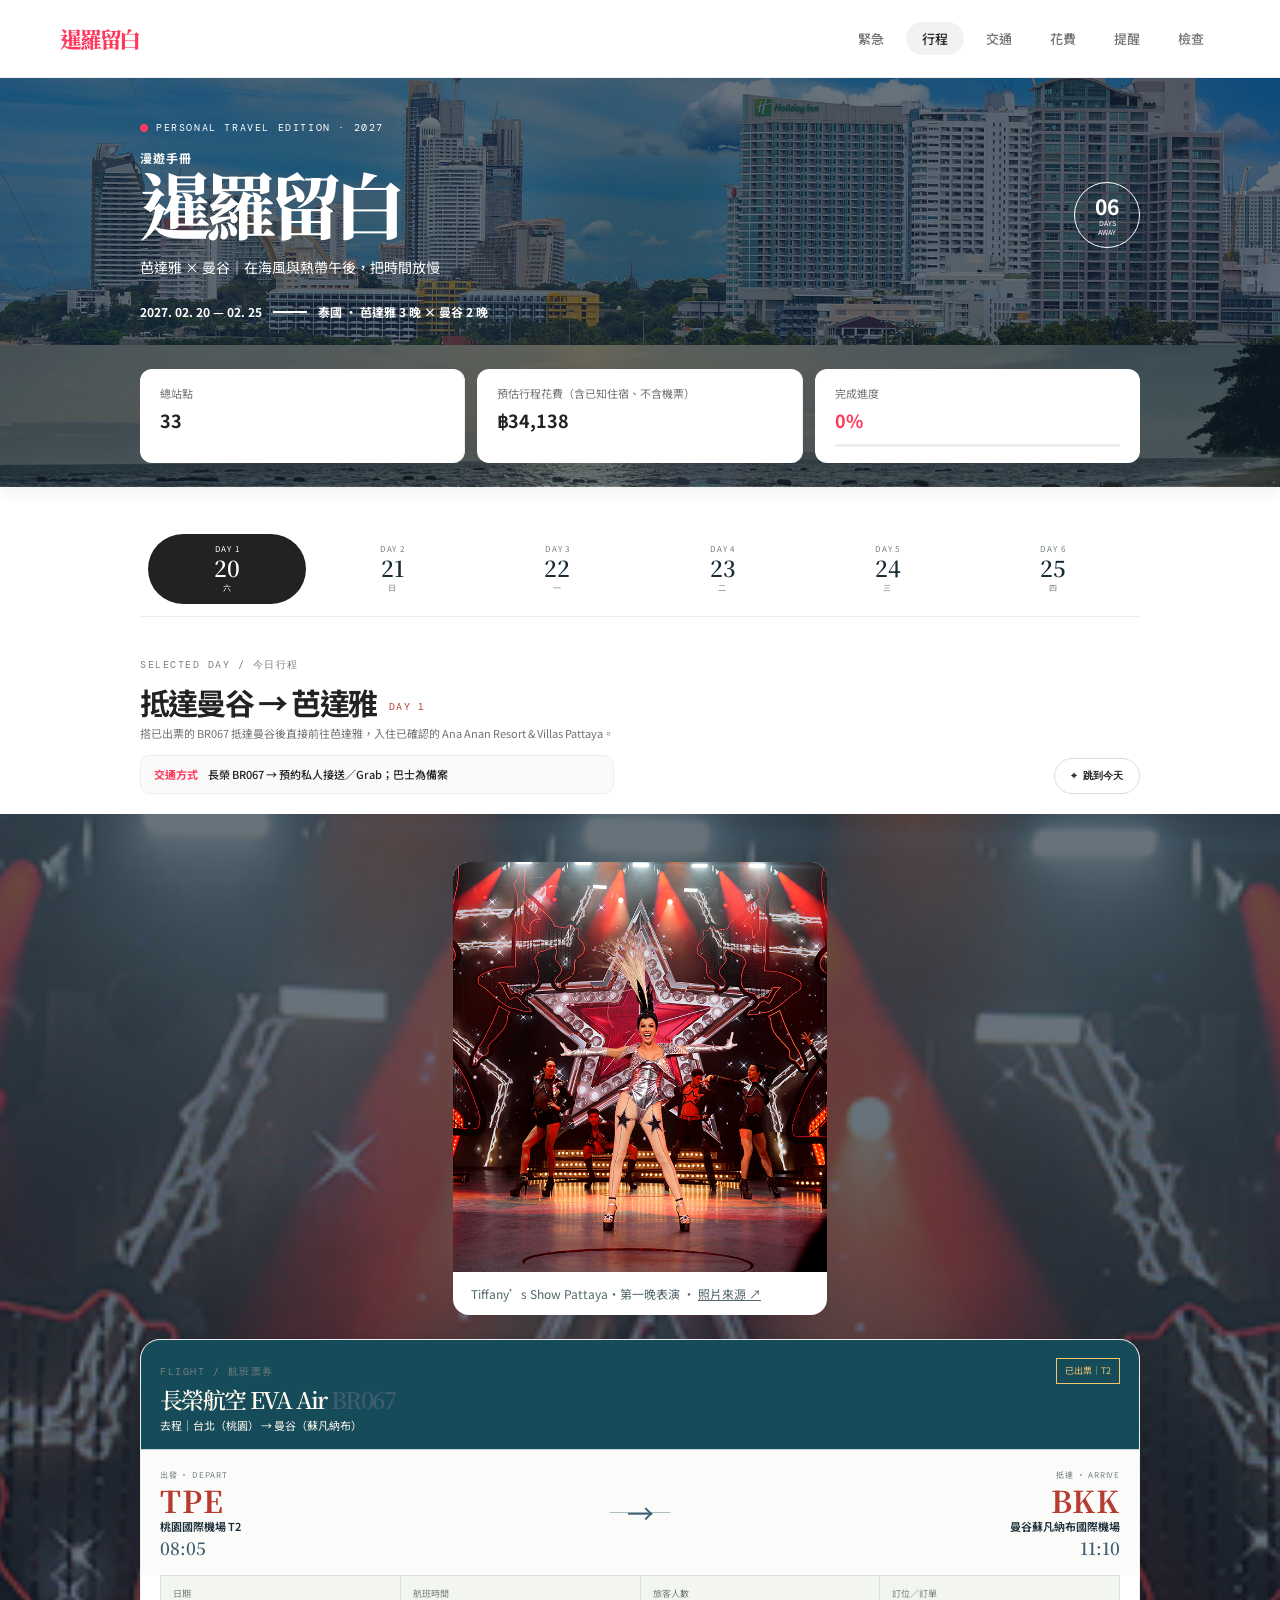
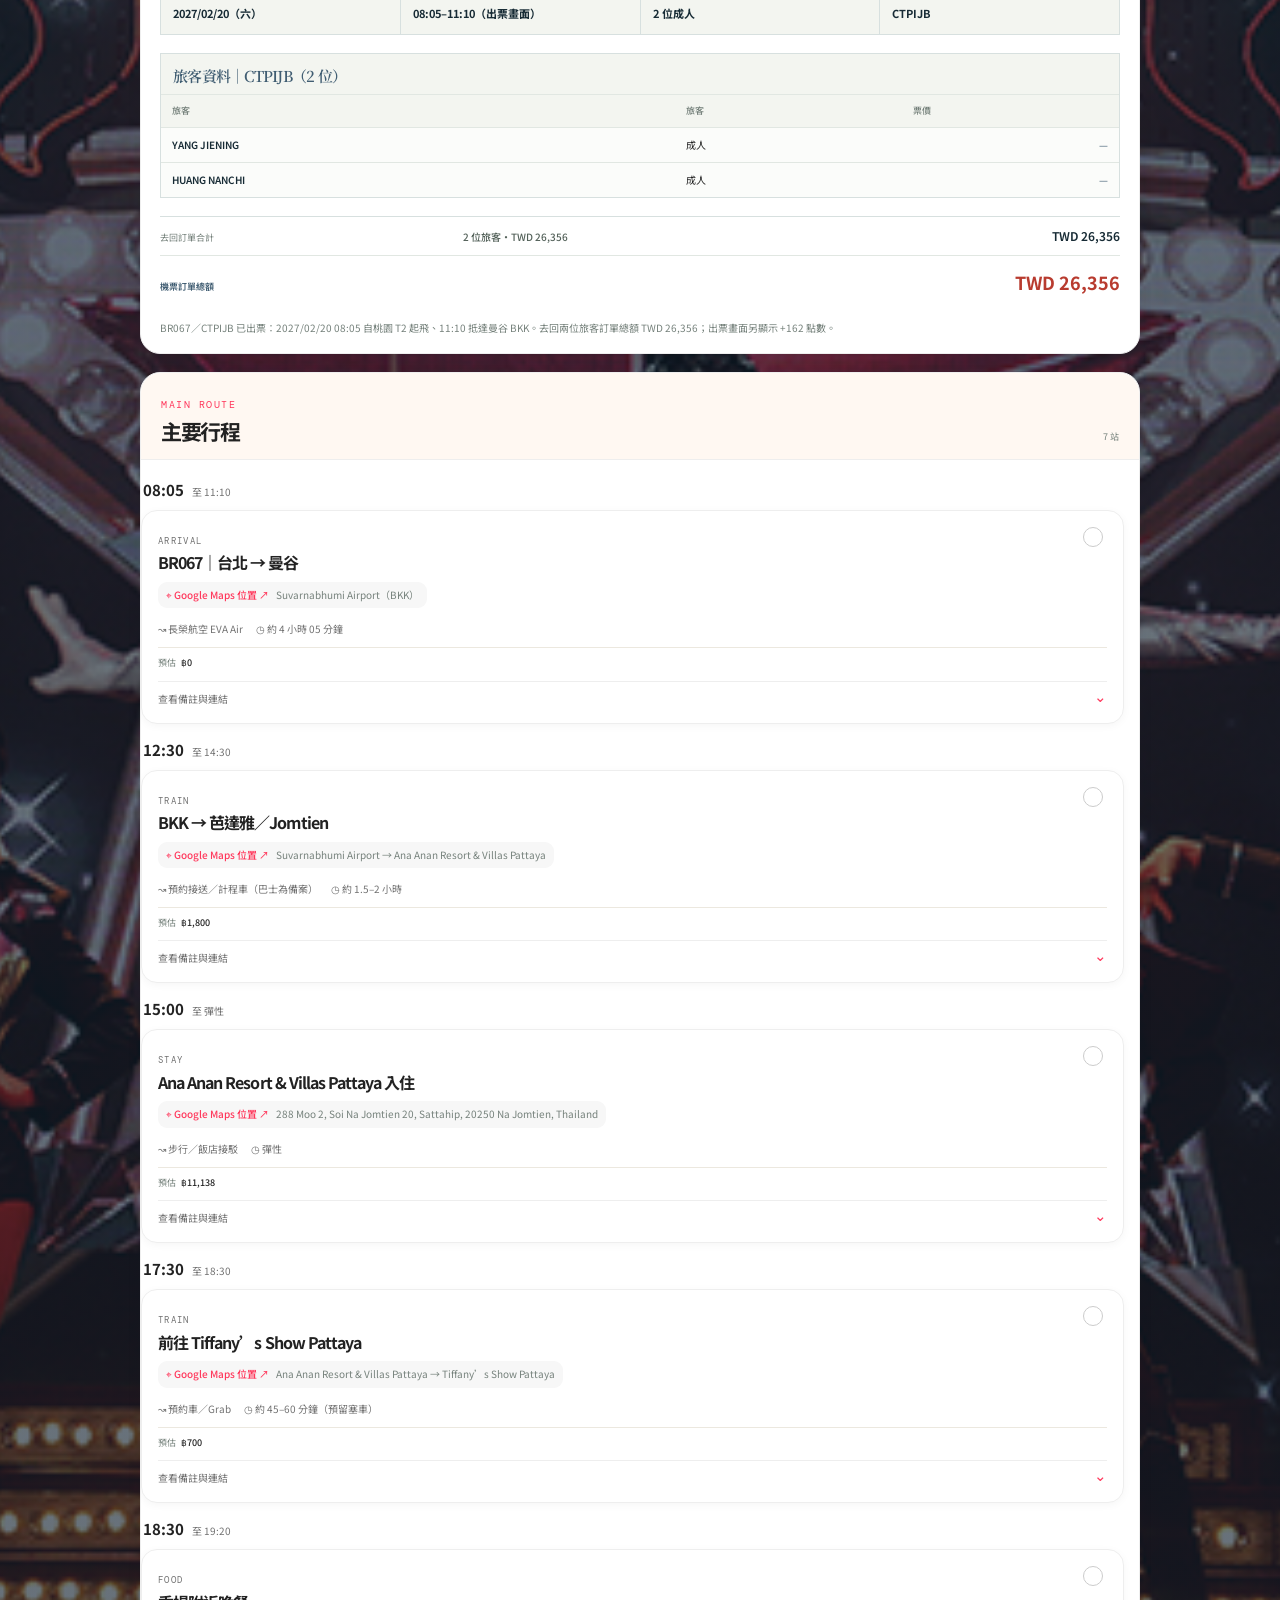
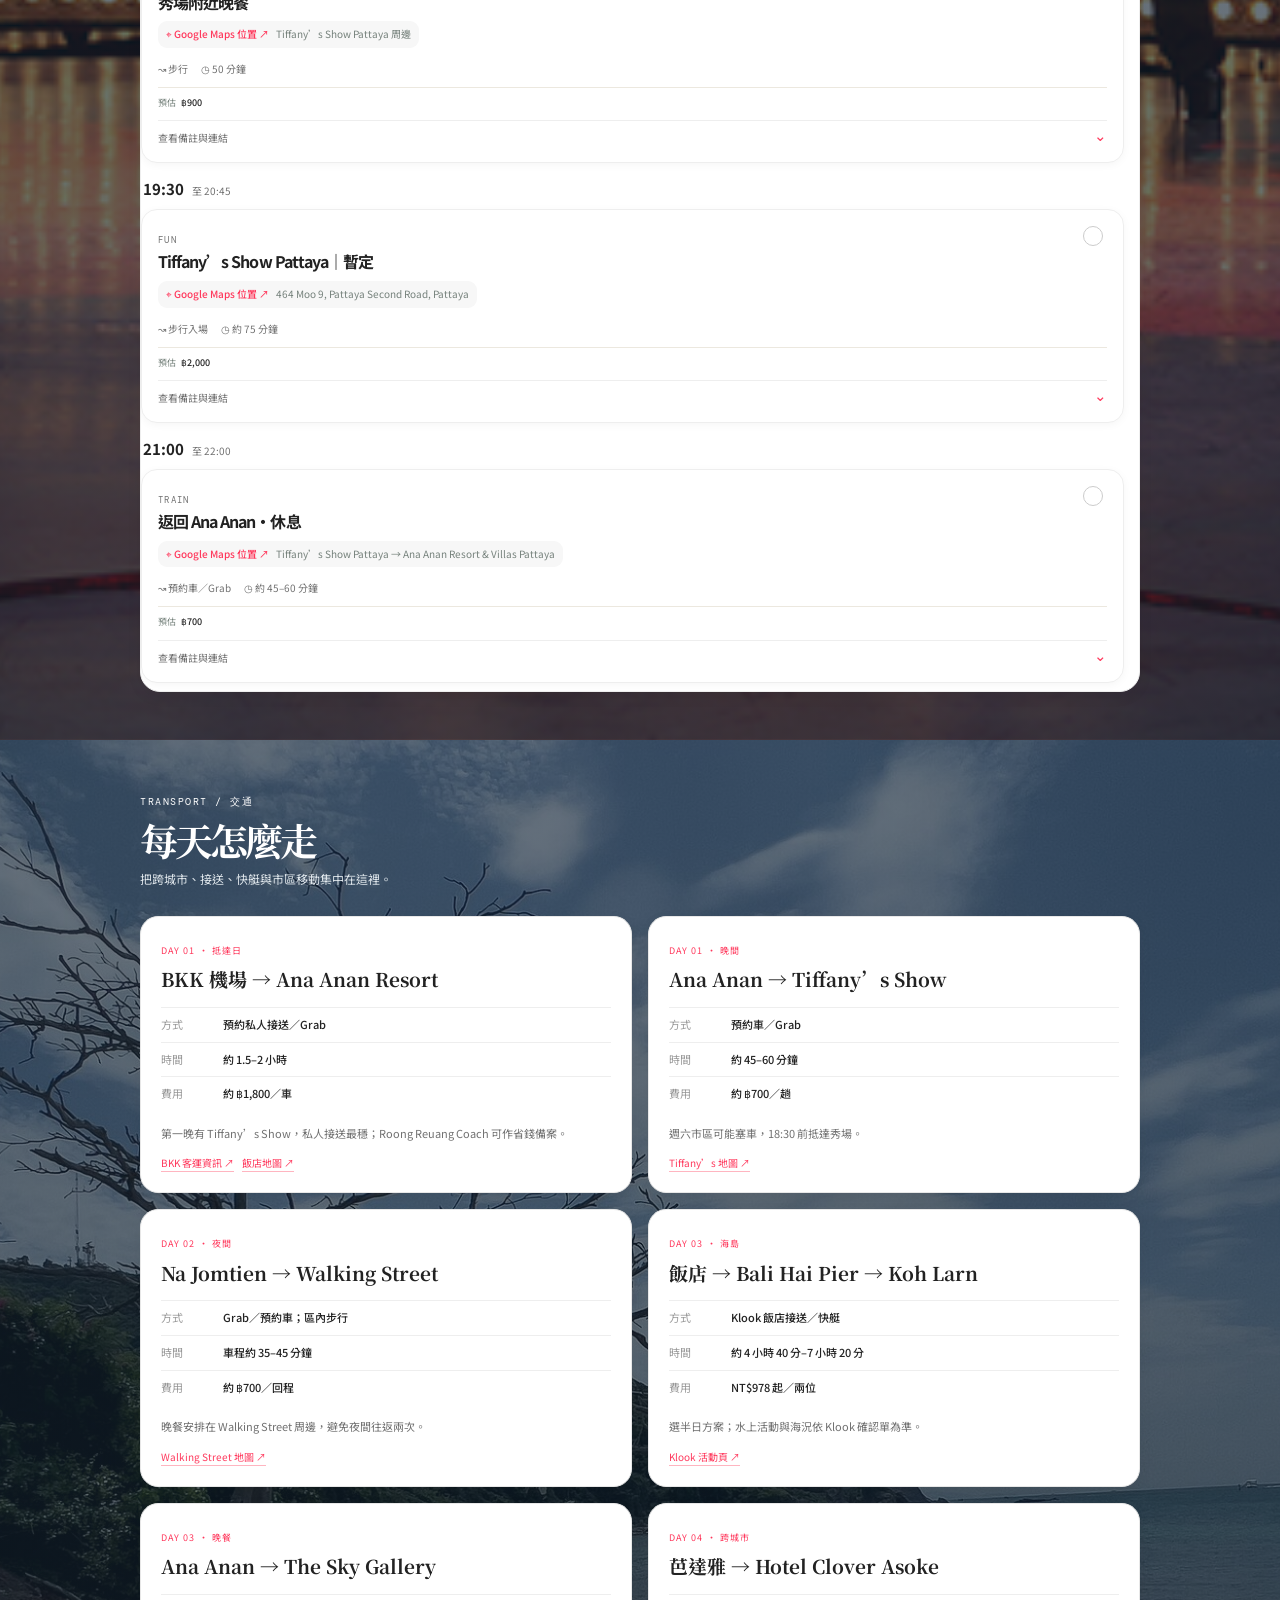
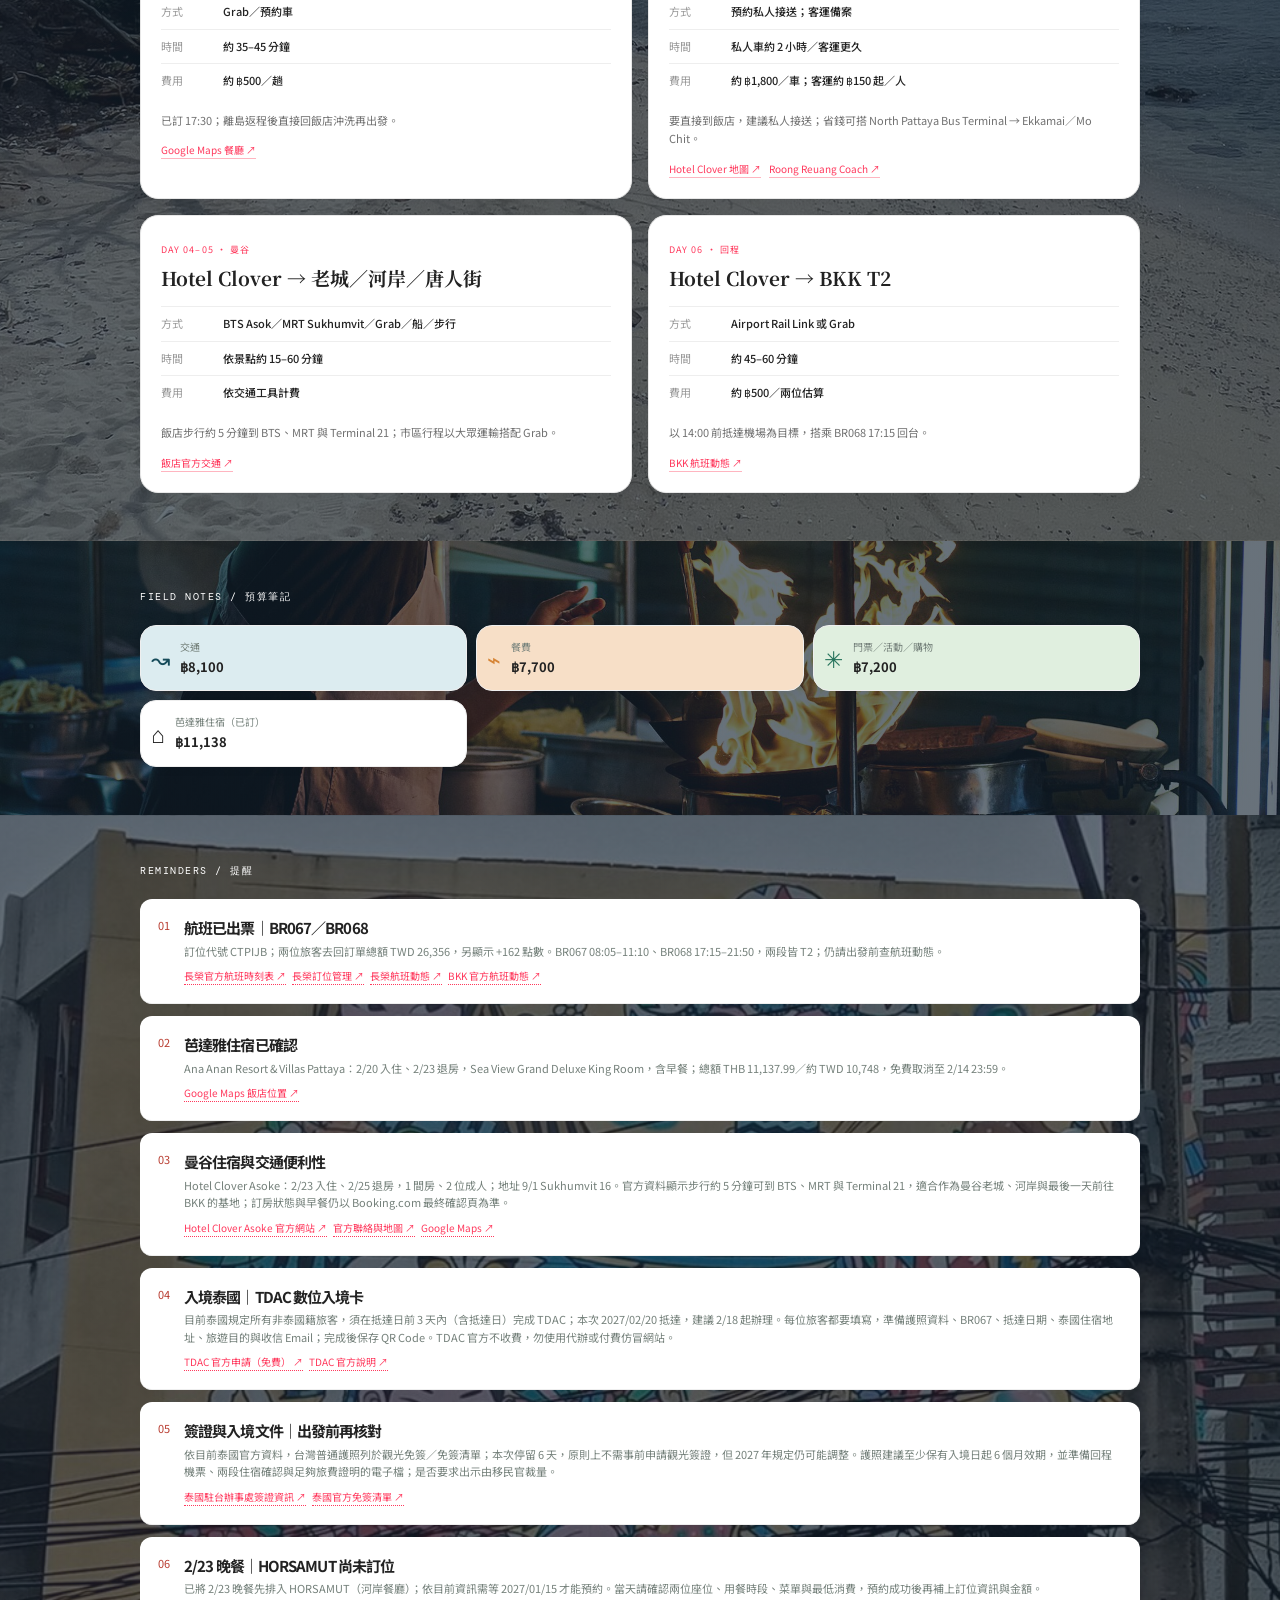
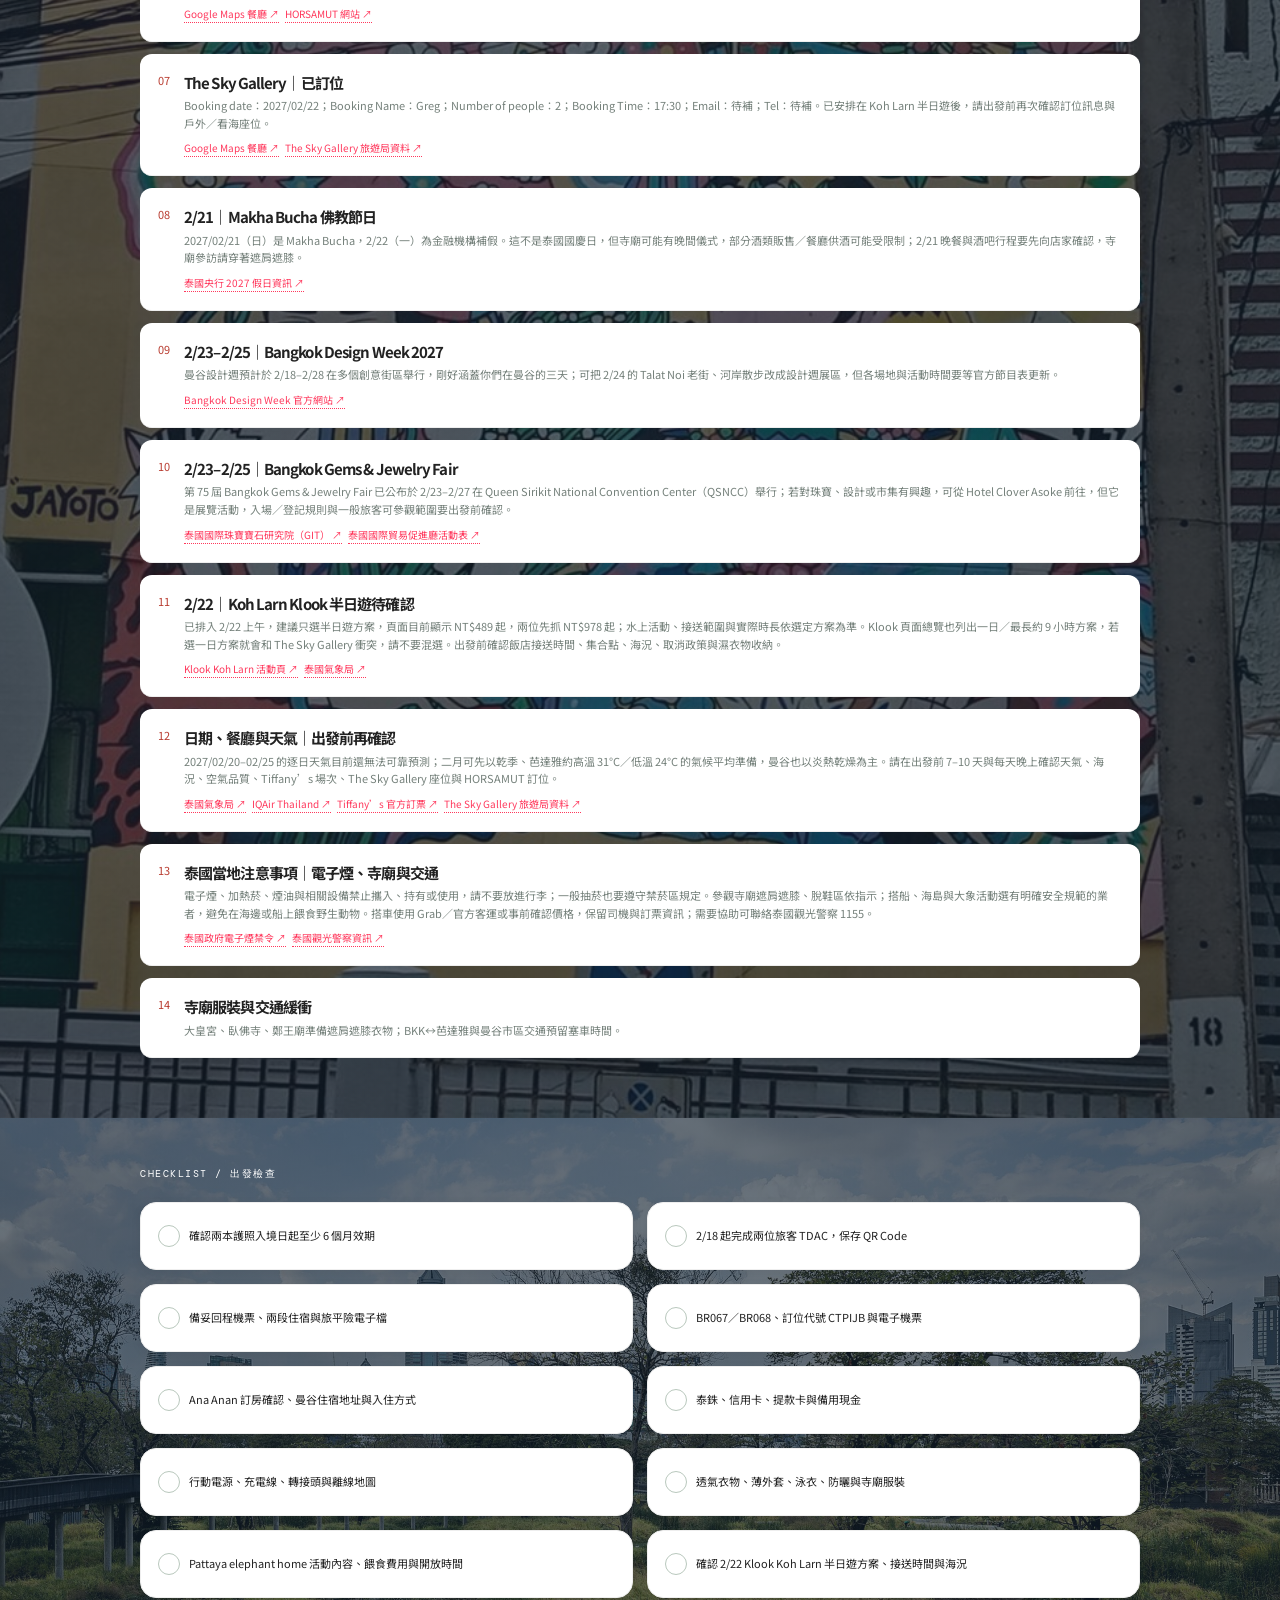
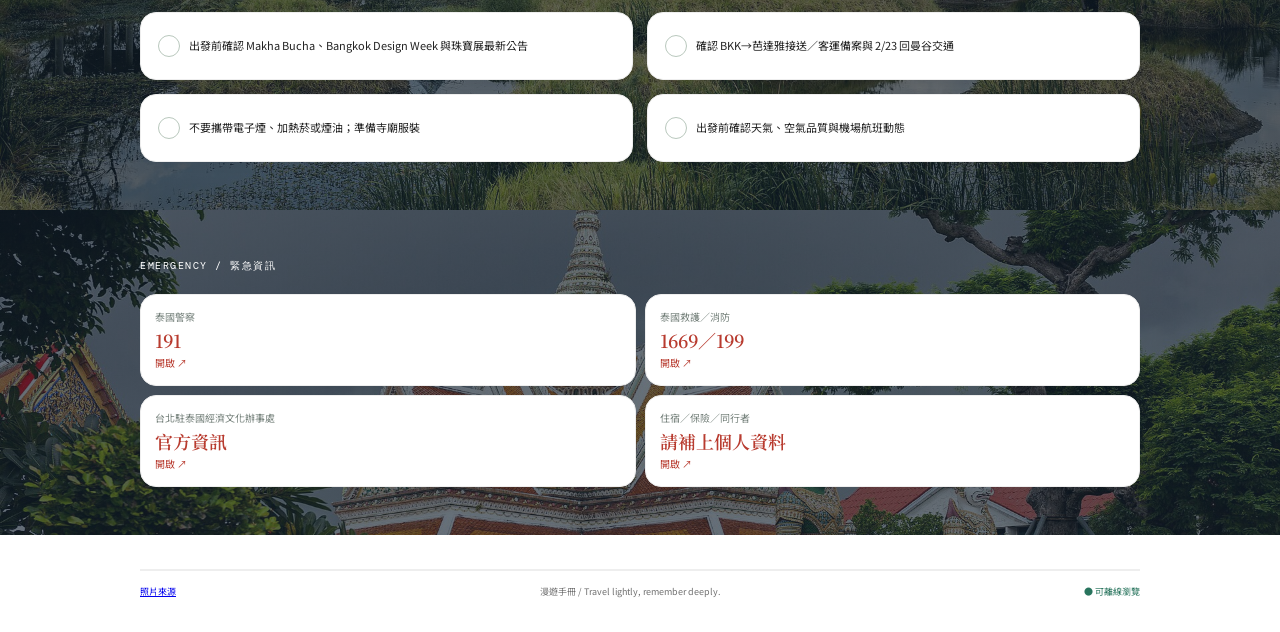
==== commit f521ca51: "Redesign trip page with daily destination photos and resilient offline state" ====
--- a/index.html
+++ b/index.html
@@ -3,10 +3,10 @@
   <head>
     <meta charset="UTF-8" />
     <meta name="viewport" content="width=device-width, initial-scale=1, viewport-fit=cover" />
-    <meta name="theme-color" content="#f4efe6" />
+    <meta name="theme-color" content="#263544" />
     <meta name="description" content="一份離線也能使用的手機旅程手冊" />
     <link rel="manifest" href="manifest.webmanifest" />
-    <link rel="stylesheet" href="styles.css?v=81" />
+    <link rel="stylesheet" href="styles.css?v=98" />
     <title>漫遊手冊 · 暹羅留白</title>
   </head>
   <body>
@@ -16,6 +16,7 @@
         <div class="nav-links">
           <button class="nav-link" data-panel="emergency" data-target="emergency-section" type="button">緊急</button>
           <button class="nav-link active" data-panel="itinerary" data-target="itinerary-section" type="button">行程</button>
+          <button class="nav-link" data-panel="transport" data-target="transport-section" type="button">交通</button>
           <button class="nav-link" data-panel="budget" data-target="budget-section" type="button">花費</button>
           <button class="nav-link" data-panel="reminders" data-target="reminders-section" type="button">提醒</button>
           <button class="nav-link" data-panel="checks" data-target="checks-section" type="button">檢查</button>
@@ -27,18 +28,13 @@
         <div class="masthead-row">
           <div>
             <p class="kicker">漫遊手冊</p>
-            <h1 id="trip-title">山海之間</h1>
+            <h1 id="trip-title">暹羅留白</h1>
             <p id="trip-subtitle" class="subtitle"></p>
           </div>
-          <div class="stamp" aria-label="行程天數"><strong id="trip-days">05</strong><span>DAYS<br />AWAY</span></div>
+          <div class="stamp" aria-label="行程天數"><strong id="trip-days">06</strong><span>DAYS<br />AWAY</span></div>
         </div>
         <div class="date-ribbon"><span id="trip-date-range"></span><span class="ribbon-line"></span><span id="trip-location"></span></div>
       </header>
-
-      <section class="hero-card tab-panel" data-panel="itinerary" aria-labelledby="overview-heading">
-        <div class="hero-copy"><span class="section-label">OVERVIEW / 旅程總覽</span><h2 id="overview-heading">把每一站，<em>留在路上。</em></h2><p id="trip-description"></p></div>
-        <div class="weather-note"><span class="weather-icon">☼</span><div><b>出發前筆記</b><span id="trip-note"></span></div></div>
-      </section>
 
       <section class="quick-panel tab-panel" data-panel="itinerary" aria-label="旅程摘要">
         <div class="quick-item"><span>總站點</span><strong id="total-stops">—</strong></div>
@@ -46,32 +42,19 @@
         <div class="quick-item progress-item"><span>完成進度</span><strong id="progress-text">0%</strong><div class="progress-track"><div id="progress-bar"></div></div></div>
       </section>
 
-      <section class="story-index tab-panel" data-panel="itinerary" aria-labelledby="story-index-heading">
-        <div class="story-index-heading"><span class="section-label">THE ROUTE / 路線選集</span><h2 id="story-index-heading">這趟旅程，<em>從哪裡開始？</em></h2></div>
-        <div class="route-cards" id="route-cards"></div>
-      </section>
-
-      <section class="route-map tab-panel" data-panel="itinerary" aria-labelledby="route-map-heading">
-        <div class="route-map-copy"><span class="section-label">A LINE THROUGH THAILAND / 泰國路線</span><h2 id="route-map-heading">不趕路，<br /><em>讓熱帶城市自己出現。</em></h2><p>從曼谷機場一路往海邊，在芭達雅住三晚，再回到曼谷的河岸與老城收尾。</p></div>
-        <div class="route-line" aria-label="泰國旅行路線"><a class="route-stop route-stop-airport" href="https://www.google.com/maps/search/?api=1&query=Suvarnabhumi%20Airport" target="_blank" rel="noopener" aria-label="在 Google Maps 開啟曼谷機場"><b>01</b><strong>曼谷機場</strong><small>ARRIVE · MAP ↗</small></a><a class="route-stop route-stop-kyoto" href="https://www.google.com/maps/search/?api=1&query=Ana%20Anan%20Resort%20%26%20Villas%20Pattaya" target="_blank" rel="noopener" aria-label="在 Google Maps 開啟芭達雅住宿"><b>02</b><strong>芭達雅</strong><small>STAY / 3 NIGHTS · MAP ↗</small></a><a class="route-stop route-stop-osaka" href="https://www.google.com/maps/search/?api=1&query=Wat%20Arun%20Bangkok" target="_blank" rel="noopener" aria-label="在 Google Maps 開啟曼谷鄭王廟"><b>03</b><strong>曼谷</strong><small>STAY / 2 NIGHTS · MAP ↗</small></a></div>
-      </section>
-
-      <section class="guide-desk tab-panel" data-panel="itinerary" aria-labelledby="guide-desk-heading">
-        <div class="guide-desk-head"><span class="section-label">OFFICIAL FIELD GUIDE / 官方資料</span><h2 id="guide-desk-heading">出發前，<em>打開這三本指南。</em></h2></div>
-        <div class="guide-grid">
-          <a class="guide-card guide-kyoto" href="https://www.tourismthailand.org/" target="_blank" rel="noopener"><span class="guide-card-label">THAILAND / 泰國</span><strong>先看官方旅遊靈感</strong><p>泰國觀光局可依城市、文化、美食與戶外活動找靈感，適合補上芭達雅與曼谷的彈性行程。</p><span class="guide-link">開啟 Tourism Thailand ↗</span></a>
-          <a class="guide-card guide-osaka" href="https://www.tmd.go.th/en" target="_blank" rel="noopener"><span class="guide-card-label">WEATHER / 天氣</span><strong>每天看一眼天氣與警示</strong><p>泰國氣象局提供天氣、降雨、熱帶風暴與警示資訊；戶外行程與跨城市交通前再確認。</p><span class="guide-link">開啟 Thai Meteorological Department ↗</span></a>
-        </div>
-      </section>
-
       <section id="itinerary-section" class="anchor-section tab-panel" data-panel="itinerary"><nav class="day-tabs" id="day-tabs" aria-label="每日行程"></nav></section>
 
-      <section class="day-header tab-panel" data-panel="itinerary">
-        <div><span class="section-label">SELECTED DAY / 今日行程</span><h2 id="selected-day-title"></h2><p id="selected-day-summary"></p></div>
+      <section id="day-header" class="day-header tab-panel" data-panel="itinerary">
+        <div><span class="section-label">SELECTED DAY / 今日行程</span><h2 id="selected-day-title"></h2><p id="selected-day-summary"></p><div class="day-transport"><span>交通方式</span><strong id="selected-day-transport"></strong></div></div>
         <button class="today-button" id="today-button" type="button">⌖ 跳到今天</button>
       </section>
 
       <section class="timeline tab-panel" data-panel="itinerary" id="timeline" aria-live="polite"></section>
+
+      <section class="transport-section tab-panel" data-panel="transport" id="transport-section" aria-labelledby="transport-heading">
+        <div class="section-heading"><span class="section-label">TRANSPORT / 交通</span><h2 id="transport-heading">每天怎麼走</h2><p>把跨城市、接送、快艇與市區移動集中在這裡。</p></div>
+        <div class="transport-grid" id="transport-grid"></div>
+      </section>
 
       <section class="budget-section tab-panel" data-panel="budget" id="budget-section">
         <div class="section-label">FIELD NOTES / 預算筆記</div>
@@ -93,9 +76,9 @@
         <div class="emergency-grid" id="emergency-grid"></div>
       </section>
 
-      <footer><span>漫遊手冊 / Travel lightly, remember deeply.</span><span id="offline-status">● 可離線瀏覽</span></footer>
+      <footer><a href="photo-credits.html">照片來源</a><span>漫遊手冊 / Travel lightly, remember deeply.</span><span id="offline-status">● 可離線瀏覽</span></footer>
     </main>
-    <script src="data.js?v=81"></script>
-    <script src="app.js?v=81"></script>
+    <script src="data.js?v=98"></script>
+    <script src="app.js?v=98"></script>
   </body>
 </html>
--- a/styles.css
+++ b/styles.css
@@ -555,8 +555,11 @@
   --thai-gold:#d6a84c;
 }
 body { background:#f7f7f7; color:var(--airbnb-ink); font-family:'Noto Sans TC',-apple-system,BlinkMacSystemFont,'Segoe UI',sans-serif; font-size:14px; }
+.app-shell { width:100%; max-width:none; margin:0; box-shadow:none; }
+body { background:#fff; }
+.quick-panel { margin-left:calc(50% - 50vw); margin-right:calc(50% - 50vw); padding-left:max(42px,calc((100vw - 1240px) / 2 + 42px)); padding-right:max(42px,calc((100vw - 1240px) / 2 + 42px)); border-radius:0; }
 .paper-texture { display:none; }
-.app-shell { width:min(100%,1240px); padding:0 42px 58px; background:#fff; box-shadow:none; overflow:visible; }
+.app-shell { width:100%; padding:0 42px 58px; background:#fff; box-shadow:none; overflow:visible; }
 .main-nav { position:sticky; top:0; z-index:20; height:78px; margin:0 -42px 0; padding:0 42px; background:rgba(255,255,255,.96); backdrop-filter:blur(18px); border-bottom:1px solid #eeeeee; }
 .main-nav:before { content:'暹羅留白'; color:var(--airbnb-coral); font:800 22px/1 'Noto Serif TC',serif; letter-spacing:-.1em; margin-right:auto; }
 .nav-links { gap:6px; margin-left:auto; }
@@ -621,6 +624,28 @@
 .day-tabs { position:sticky; top:78px; z-index:10; margin:0 -8px; padding:13px 8px 12px; border-bottom:1px solid #eeeeee; background:rgba(255,255,255,.96); backdrop-filter:blur(18px); }
 .day-tab { border:1px solid transparent; border-radius:999px; min-height:58px; transition:.2s; }.day-tab:hover { background:#f7f7f7; }.day-tab.active { background:var(--airbnb-ink); color:#fff; }.day-tab.active strong { color:#fff; }.day-tab.active:after { display:none; }
 .day-header { margin:34px 0 20px; }.day-header h2 { color:var(--airbnb-ink); font-size:30px; }.day-header p { color:var(--airbnb-muted); }.today-button { border:1px solid var(--airbnb-border); border-radius:999px; color:var(--airbnb-ink); background:#fff; padding:10px 16px; }.today-button:hover { background:var(--airbnb-ink); color:#fff; }
+.day-transport { display:flex; align-items:center; gap:10px; margin-top:12px; padding:10px 13px; border:1px solid #eeeeee; border-radius:10px; background:#fafafa; color:var(--airbnb-muted); font-size:11px; }.day-transport span { color:var(--airbnb-coral); font-weight:700; white-space:nowrap; }.day-transport strong { color:var(--airbnb-ink); font-weight:500; }
+.transport-section { padding:38px 0 12px; }.section-heading { margin-bottom:22px; }.section-heading h2 { margin:6px 0 5px; color:var(--airbnb-ink); font:700 30px/1.25 'Noto Serif TC',serif; letter-spacing:-.08em; }.section-heading p { margin:0; color:var(--airbnb-muted); font-size:12px; }.transport-grid { display:grid; grid-template-columns:repeat(2,minmax(0,1fr)); gap:16px; }.transport-card { padding:20px; border:1px solid #e7e7e7; border-radius:18px; background:#fff; box-shadow:0 4px 14px rgba(0,0,0,.05); }.transport-card:hover { border-color:#cfcfcf; box-shadow:0 10px 24px rgba(0,0,0,.08); }.transport-label { color:var(--airbnb-coral); font-size:9px; letter-spacing:.12em; }.transport-card h3 { margin:7px 0 15px; color:var(--airbnb-ink); font:700 19px/1.35 'Noto Serif TC',serif; }.transport-detail { display:grid; grid-template-columns:52px 1fr; gap:10px; padding:8px 0; border-top:1px solid #eeeeee; font-size:11px; }.transport-detail span { color:#999; }.transport-detail strong { color:var(--airbnb-ink); font-weight:500; }.transport-card p { margin:13px 0 0; color:var(--airbnb-muted); font-size:11px; line-height:1.7; }.transport-links { display:flex; flex-wrap:wrap; gap:8px; margin-top:13px; }.transport-links a { color:var(--airbnb-coral); font-size:10px; text-decoration:none; border-bottom:1px solid #ffb5c0; }
+.masthead { margin-left:calc(50% - 50vw); margin-right:calc(50% - 50vw); padding-left:max(42px,calc((100vw - 1240px) / 2 + 42px)); padding-right:max(42px,calc((100vw - 1240px) / 2 + 42px)); background:linear-gradient(90deg,rgba(255,255,255,.92),rgba(255,255,255,.58)),url('https://images.unsplash.com/photo-1552465011-b4e21bf6e79a?auto=format&fit=crop&w=2200&q=85') center/cover; border-radius:0; }
+.quick-panel { background:linear-gradient(90deg,rgba(255,255,255,.9),rgba(255,255,255,.78)),url('https://images.unsplash.com/photo-1507525428034-b723cf961d3e?auto=format&fit=crop&w=1400&q=80') center/cover; }
+.route-lane { background:linear-gradient(180deg,rgba(255,255,255,.92),rgba(255,255,255,.82)),url('https://images.unsplash.com/photo-1537996194471-e657df975ab4?auto=format&fit=crop&w=1400&q=80') center/cover; }
+.transport-section { margin-top:28px; padding:34px 22px 22px; border-radius:22px; background:linear-gradient(180deg,rgba(255,255,255,.84),rgba(255,255,255,.92)),url('https://images.unsplash.com/photo-1500534623283-312aade485b7?auto=format&fit=crop&w=1600&q=80') center/cover; }
+.budget-section { padding:28px 22px 22px; border-radius:22px; background:linear-gradient(180deg,rgba(255,255,255,.82),rgba(255,255,255,.94)),url('https://images.unsplash.com/photo-1518005020951-eccb494ad742?auto=format&fit=crop&w=1600&q=80') center/cover; }
+.utility-section[data-panel="reminders"] { padding:28px 22px 22px; border-radius:22px; background:linear-gradient(180deg,rgba(255,255,255,.82),rgba(255,255,255,.94)),url('https://images.unsplash.com/photo-1528181304800-259b08848526?auto=format&fit=crop&w=1600&q=80') center/cover; }
+.utility-section[data-panel="checks"] { padding:28px 22px 22px; border-radius:22px; background:linear-gradient(180deg,rgba(211,235,247,.86),rgba(255,255,255,.94)),url('https://images.unsplash.com/photo-1553531384-cc64ac80f931?auto=format&fit=crop&w=1600&q=80') center/cover; }
+.utility-section[data-panel="emergency"] { padding:28px 22px 22px; border-radius:22px; background:linear-gradient(180deg,rgba(25,47,60,.72),rgba(255,255,255,.94)),url('https://images.unsplash.com/photo-1519501025264-65ba15a82390?auto=format&fit=crop&w=1600&q=80') center/cover; }
+.utility-section[data-panel="emergency"] > .section-label { color:#fff; }
+.day-theme-pattaya .route-lane { background:linear-gradient(180deg,rgba(255,255,255,.9),rgba(255,255,255,.82)),url('https://images.unsplash.com/photo-1548919973-5cef591cdbc9?auto=format&fit=crop&w=1600&q=80') center/cover; }
+.day-theme-bangkok .route-lane { background:linear-gradient(180deg,rgba(255,255,255,.9),rgba(255,255,255,.82)),url('https://images.unsplash.com/photo-1508009603885-50cf7c579365?auto=format&fit=crop&w=1600&q=80') center/cover; }
+.day-theme-pattaya .route-lane-head { background:rgba(255,248,241,.9); }.day-theme-bangkok .route-lane-head { background:rgba(246,249,251,.9); }
+.transport-section.day-theme-pattaya { background:linear-gradient(180deg,rgba(255,255,255,.82),rgba(255,255,255,.92)),url('https://images.unsplash.com/photo-1548919973-5cef591cdbc9?auto=format&fit=crop&w=1600&q=80') center/cover; }.transport-section.day-theme-bangkok { background:linear-gradient(180deg,rgba(255,255,255,.82),rgba(255,255,255,.92)),url('https://images.unsplash.com/photo-1508009603885-50cf7c579365?auto=format&fit=crop&w=1600&q=80') center/cover; }
+.transport-section { margin-left:calc(50% - 50vw); margin-right:calc(50% - 50vw); padding:64px max(42px,calc((100vw - 1000px) / 2)) 72px; min-height:720px; border-radius:0; background:#203540; color:#fff; }
+.transport-section.day-theme-pattaya { background:linear-gradient(180deg,rgba(12,35,43,.78),rgba(12,35,43,.88)),url('https://images.unsplash.com/photo-1548919973-5cef591cdbc9?auto=format&fit=crop&w=2200&q=85') center/cover; }.transport-section.day-theme-bangkok { background:linear-gradient(180deg,rgba(12,25,35,.78),rgba(12,25,35,.9)),url('https://images.unsplash.com/photo-1508009603885-50cf7c579365?auto=format&fit=crop&w=2200&q=85') center/cover; }
+.transport-section .section-heading { max-width:1000px; margin:0 auto 28px; }.transport-section .section-label,.transport-section .section-heading h2,.transport-section .section-heading p { color:#fff; }.transport-section .section-heading h2 { font-size:38px; }.transport-section .section-heading p { color:rgba(255,255,255,.7); }.transport-grid { max-width:1000px; margin:0 auto; }.transport-card { background:rgba(255,255,255,.97); }
+.timeline { margin-left:calc(50% - 50vw); margin-right:calc(50% - 50vw); padding:48px max(42px,calc((100vw - 1000px) / 2)) 64px; background:#203540; }.timeline.day-theme-pattaya { background:linear-gradient(180deg,rgba(12,35,43,.75),rgba(12,35,43,.88)),url('https://images.unsplash.com/photo-1548919973-5cef591cdbc9?auto=format&fit=crop&w=2200&q=85') center/cover; }.timeline.day-theme-bangkok { background:linear-gradient(180deg,rgba(12,25,35,.75),rgba(12,25,35,.9)),url('https://images.unsplash.com/photo-1508009603885-50cf7c579365?auto=format&fit=crop&w=2200&q=85') center/cover; }.timeline .route-lane { max-width:1000px; margin:0 auto; }
+.budget-section,.utility-section { margin-left:calc(50% - 50vw); margin-right:calc(50% - 50vw); padding:58px max(42px,calc((100vw - 1000px) / 2)) 72px; min-height:560px; border-top:0; border-radius:0; }.budget-section { background:linear-gradient(180deg,rgba(55,38,27,.72),rgba(55,38,27,.9)),url('https://images.unsplash.com/photo-1518005020951-eccb494ad742?auto=format&fit=crop&w=2200&q=85') center/cover; }.utility-section[data-panel="reminders"] { background:linear-gradient(180deg,rgba(18,55,62,.72),rgba(18,55,62,.9)),url('https://images.unsplash.com/photo-1528181304800-259b08848526?auto=format&fit=crop&w=2200&q=85') center/cover; }.utility-section[data-panel="checks"] { background:linear-gradient(180deg,rgba(49,107,138,.7),rgba(49,107,138,.9)),url('https://images.unsplash.com/photo-1553531384-cc64ac80f931?auto=format&fit=crop&w=2200&q=85') center/cover; }.utility-section[data-panel="emergency"] { background:linear-gradient(180deg,rgba(9,28,39,.72),rgba(9,28,39,.92)),url('https://images.unsplash.com/photo-1519501025264-65ba15a82390?auto=format&fit=crop&w=2200&q=85') center/cover; }.budget-section > .section-label,.utility-section > .section-label { display:block; max-width:1000px; margin:0 auto 20px; color:#fff; }.budget-grid,.utility-list,.checklist,.emergency-grid { max-width:1000px; margin-left:auto; margin-right:auto; }.budget-card,.utility-row,.checklist-row,.emergency-card { background:rgba(255,255,255,.96); }
+.checklist { gap:14px; }.checklist-row { min-height:68px; padding:16px 17px; border:1px solid #e7e7e7; border-radius:16px; background:#fff; box-shadow:0 3px 12px rgba(0,0,0,.05); color:var(--airbnb-ink); transition:transform .2s, box-shadow .2s, border-color .2s; }.checklist-row:hover { transform:translateY(-2px); border-color:#cfcfcf; box-shadow:0 9px 20px rgba(0,0,0,.08); }.check-box { width:22px; height:22px; border:1.5px solid #b9c8bd; border-radius:50%; background:#fff; }.checklist-row input:checked + .check-box { background:var(--airbnb-coral); border-color:var(--airbnb-coral); }.checklist-row input:checked + .check-box:after { line-height:20px; font-size:13px; }.checklist-row input:checked ~ span:last-child { color:#999; }
+.timeline-board { display:block; }.route-lane { border-radius:20px; }.route-lane-head { border-radius:20px 20px 0 0; }.route-timeline { display:grid; grid-template-columns:1fr; gap:14px; padding:18px; }.route-lane .stop { display:flex; flex-direction:column; gap:8px; min-width:0; }.route-lane .stop-time { display:flex; align-items:baseline; gap:8px; padding:0 2px; text-align:left; transform:none; }.route-lane .stop-time strong { color:var(--airbnb-ink); font-size:15px; }.route-lane .stop-time span { color:var(--airbnb-muted); font-size:10px; font-weight:400; }.route-lane .timeline-line { display:none; }.route-lane .stop-card { flex:1; margin:0; min-height:145px; padding:16px; }.route-lane .stop-icon { display:none; }
 .flight-card,.route-lane { border:1px solid #eeeeee; border-radius:20px; overflow:hidden; background:#fff; box-shadow:0 4px 15px rgba(0,0,0,.06); }.flight-card { margin-bottom:18px; }.flight-card-head { background:var(--thai-blue); }.route-lane-head { background:#fff; border-bottom:1px solid #eeeeee; padding:18px 20px 14px; }.route-lane-head h3 { color:var(--airbnb-ink); font-size:21px; }.route-lane-head .section-label { color:var(--airbnb-coral); }.route-timeline { padding:18px 15px 8px 0; }
 .stop-card { border:1px solid #eeeeee; border-radius:16px; box-shadow:0 2px 8px rgba(0,0,0,.04); background:#fff; padding:18px 18px 14px; }.stop-card:hover { border-color:#bdbdbd; transform:translateY(-2px); box-shadow:0 8px 18px rgba(0,0,0,.08); }.stop-icon { background:#fff; border-color:#dddddd; color:var(--airbnb-coral); }.stop-kind { color:var(--airbnb-muted); }.stop-card h3 { color:var(--airbnb-ink); }.place-link { border:0; border-radius:9px; background:#f7f7f7; color:var(--airbnb-muted); }.place-link-label { color:var(--airbnb-coral); }.stop-meta { color:var(--airbnb-muted); }.stop-note { color:var(--airbnb-muted); }.stop-cost b { color:var(--airbnb-ink); }.check-wrap span { border-color:#cccccc; }.check-wrap input:checked + span { background:var(--airbnb-coral); border-color:var(--airbnb-coral); }
 .budget-section,.utility-section { border-top:1px solid #eeeeee; }.budget-card,.emergency-card,.checklist-row { border:1px solid #eeeeee; border-radius:16px; background:#fff; }.budget-card { box-shadow:0 3px 10px rgba(0,0,0,.04); }.budget-card strong { color:var(--airbnb-ink); }.utility-row { border-color:#eeeeee; }.reminder-link { color:var(--airbnb-coral); border-color:var(--airbnb-coral); }.emergency-card:hover { border-color:var(--airbnb-coral); }
@@ -638,5 +663,77 @@
   .hero-card { grid-template-columns:1fr; gap:18px; padding:22px 20px; border-radius:17px; }.hero-card h2 { font-size:27px; }
   .quick-panel { grid-template-columns:1fr 1fr; }.quick-item:last-child { grid-column:1/-1; border-top:1px solid #eeeeee; }
   .story-index,.route-map,.guide-desk { display:block!important; }.route-cards { grid-template-columns:repeat(2,1fr); gap:9px; }.route-card { min-height:190px; }.route-card-day { min-height:190px; padding:78px 12px 12px; }.route-card:before { height:62px; }.route-card-copy strong { font-size:14px; }.route-card-copy em { font-size:9px; }.route-map { padding:22px 18px; border-radius:17px; }.guide-card { min-height:170px; }
-  .day-tabs { top:62px; margin-inline:-14px; padding-inline:14px; }.day-header { margin-top:24px; }.day-header h2 { font-size:23px; }.route-lane { border-radius:16px; }.stop-card { border-radius:13px; padding:13px 12px 11px; }.stop-card h3 { font-size:15px; }.stop-meta { font-size:9px; }
-}
+  .day-tabs { top:62px; margin-inline:-14px; padding-inline:14px; }.day-header { margin-top:24px; }.day-header h2 { font-size:23px; }.route-lane { border-radius:16px; }.route-timeline { grid-template-columns:1fr; gap:10px; padding:12px; }.route-lane .stop-card { min-height:0; border-radius:13px; padding:13px 12px 11px; }.stop-card { border-radius:13px; padding:13px 12px 11px; }.stop-card h3 { font-size:15px; }.stop-meta { font-size:9px; }.checklist { gap:9px; }.checklist-row { min-height:58px; padding:13px; border-radius:14px; font-size:10px; }.transport-section,.timeline,.budget-section,.utility-section { padding:42px 14px 50px; min-height:100vh; }.transport-grid { grid-template-columns:1fr; gap:10px; }.transport-card { padding:16px; border-radius:15px; }.section-heading h2,.transport-section .section-heading h2 { font-size:28px; }.masthead { padding-left:14px; padding-right:14px; border-radius:0; }.transport-section,.budget-section,.utility-section[data-panel="reminders"],.utility-section[data-panel="checks"],.utility-section[data-panel="emergency"] { padding-inline:14px; border-radius:16px; }
+  .day-transport { align-items:flex-start; flex-direction:column; gap:3px; font-size:10px; line-height:1.5; }
+}
+
+/* Shared photo theme: blue-grey veil, white typography and readable cards. */
+:root { --photo-veil:rgba(19,34,48,.64); }
+.masthead { --section-photo:url('assets/photos/cover.jpg'); }
+.quick-panel { --section-photo:url('assets/photos/summary.jpg'); }
+.transport-section.day-theme-pattaya { --section-photo:url('assets/photos/transport-pattaya.jpg'); }
+.transport-section.day-theme-bangkok { --section-photo:url('assets/photos/transport-bangkok.jpg'); }
+.budget-section { --section-photo:url('assets/photos/budget.jpg'); }
+.utility-section[data-panel="reminders"] { --section-photo:url('assets/photos/reminders.jpg'); }
+.utility-section[data-panel="checks"] { --section-photo:url('assets/photos/checks.jpg'); }
+.utility-section[data-panel="emergency"] { --section-photo:url('assets/photos/emergency.jpg'); }
+.masthead,.quick-panel,.timeline[class*="day-theme-"],.transport-section[class*="day-theme-"],.budget-section,.utility-section[data-panel] {
+  background-color:#263544;
+  background-image:linear-gradient(var(--photo-veil),var(--photo-veil)),var(--section-photo);
+  background-position:var(--photo-position,center);
+  background-size:cover;
+  background-blend-mode:normal;
+}
+.timeline,.transport-section,.budget-section,.utility-section[data-panel] {
+  margin-block:0;
+  border:0;
+  box-shadow:none;
+  min-height:0;
+  padding-block:48px;
+}
+.timeline::before,.transport-section::before,.budget-section::before,.utility-section[data-panel]::before { content:none; }
+.masthead { border-bottom:0; }
+.masthead h1,.masthead .eyebrow,.masthead .subtitle,.masthead .kicker,
+.masthead .date-ribbon,.masthead .date-ribbon span:last-child { color:#fff; }
+.masthead .stamp { background:transparent; border-color:#fff; color:#fff; }
+.masthead .ribbon-line { background:#fff; }
+.quick-panel { gap:12px; padding-block:24px; }
+.quick-item { background:#fff; padding:16px 20px; border-radius:12px; }
+.transport-section .section-heading,.budget-section > .section-label,.utility-section[data-panel] > .section-label { background:none; padding:0; }
+.transport-section .section-label,.transport-section .section-heading h2,
+.budget-section > .section-label,.utility-section[data-panel] > .section-label { color:#fff; }
+.transport-section .section-heading p { color:#e0e7ec; }
+.transport-card,.budget-card,.utility-row,.checklist-row,.emergency-card { background:#fff; }
+.day-photo { max-width:1000px; margin:0 auto 24px; background:#fff; border-radius:16px; overflow:hidden; }
+.day-photo img { display:block; width:100%; height:clamp(220px,32vw,420px); object-fit:cover; filter:none; opacity:1; }
+.day-photo figcaption { padding:12px 18px; color:#52666b; font-size:12px; }
+.day-photo a { color:inherit; }
+.timeline .route-lane { background:#fff; }
+.photo-unavailable img { display:none; }
+.day-tab:focus-visible,.nav-link:focus-visible,a:focus-visible,button:focus-visible { outline:3px solid #55a6cc; outline-offset:4px; }
+@media (max-width:720px) {
+  .timeline,.transport-section,.budget-section,.utility-section[data-panel] { padding-block:32px; }
+}
+@media (prefers-reduced-motion:reduce) {
+  *,*::before,*::after { animation:none!important; transition:none!important; scroll-behavior:auto!important; }
+}
+
+/* One-page navigation leaves room for the sticky header. */
+#itinerary-section,#transport-section,#budget-section,#reminders-section,#checks-section,#emergency-section { scroll-margin-top:90px; }
+/* Full-width sections use the page width, without viewport negative margins. */
+.app-shell { width:100%; max-width:none; margin:0; padding:0 0 32px; }
+.main-nav { width:100%; margin:0; padding-inline:max(20px, calc((100% - 1160px) / 2)); }
+.masthead,.quick-panel,.timeline,.transport-section,.budget-section,.utility-section[data-panel] {
+  width:100%; margin-inline:0; border-radius:0;
+  padding-inline:max(20px, calc((100% - 1000px) / 2));
+}
+#itinerary-section,.day-header,footer { width:calc(100% - 40px); max-width:1000px; margin-inline:auto; }
+.day-tabs { margin-inline:0; }
+.route-map,.guide-desk { display:none !important; }
+.utility-row { padding:18px; margin-bottom:12px; border-radius:12px; }
+@media (max-width:720px) {
+  .main-nav { margin:0; padding-inline:14px; }
+  .masthead,.quick-panel,.timeline,.transport-section,.budget-section,.utility-section[data-panel] { padding-inline:14px; }
+  #itinerary-section,.day-header,footer { width:calc(100% - 28px); }
+  .day-tabs { margin-inline:0; padding-inline:0; }
+}
